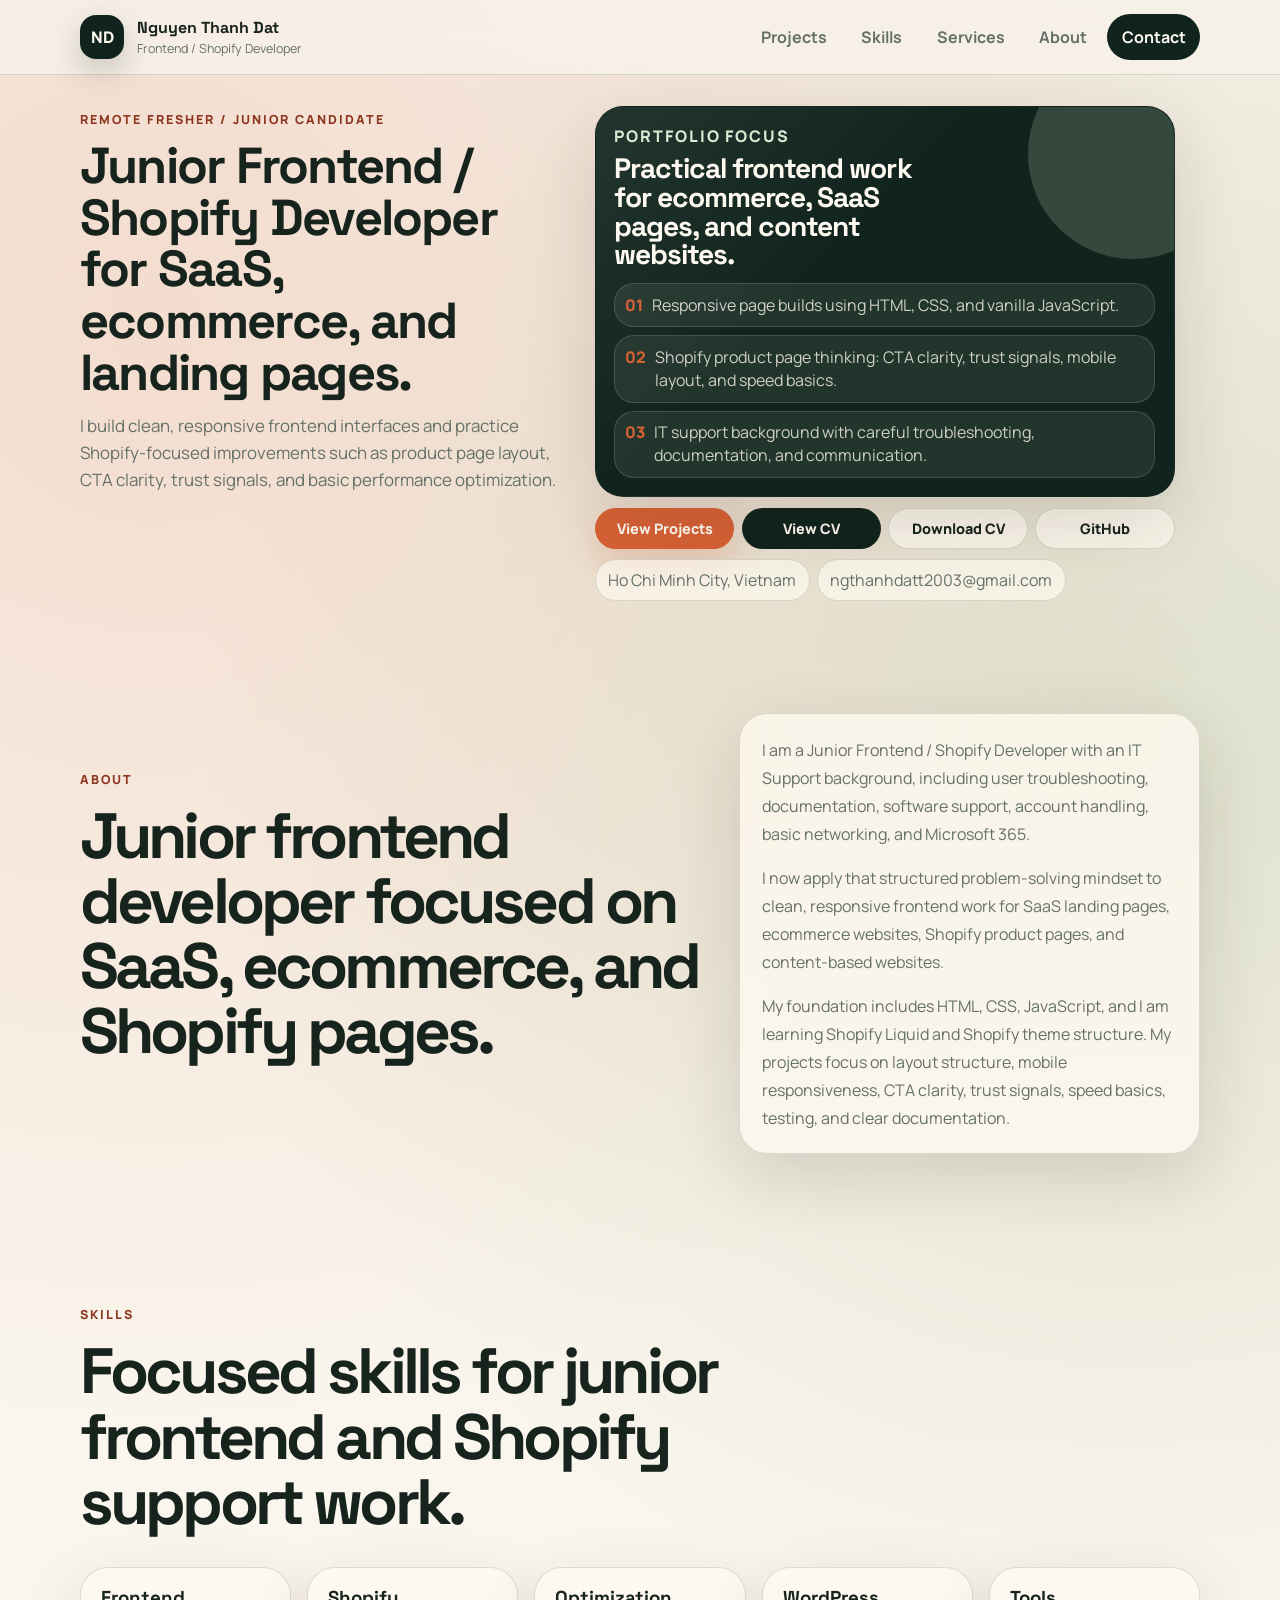
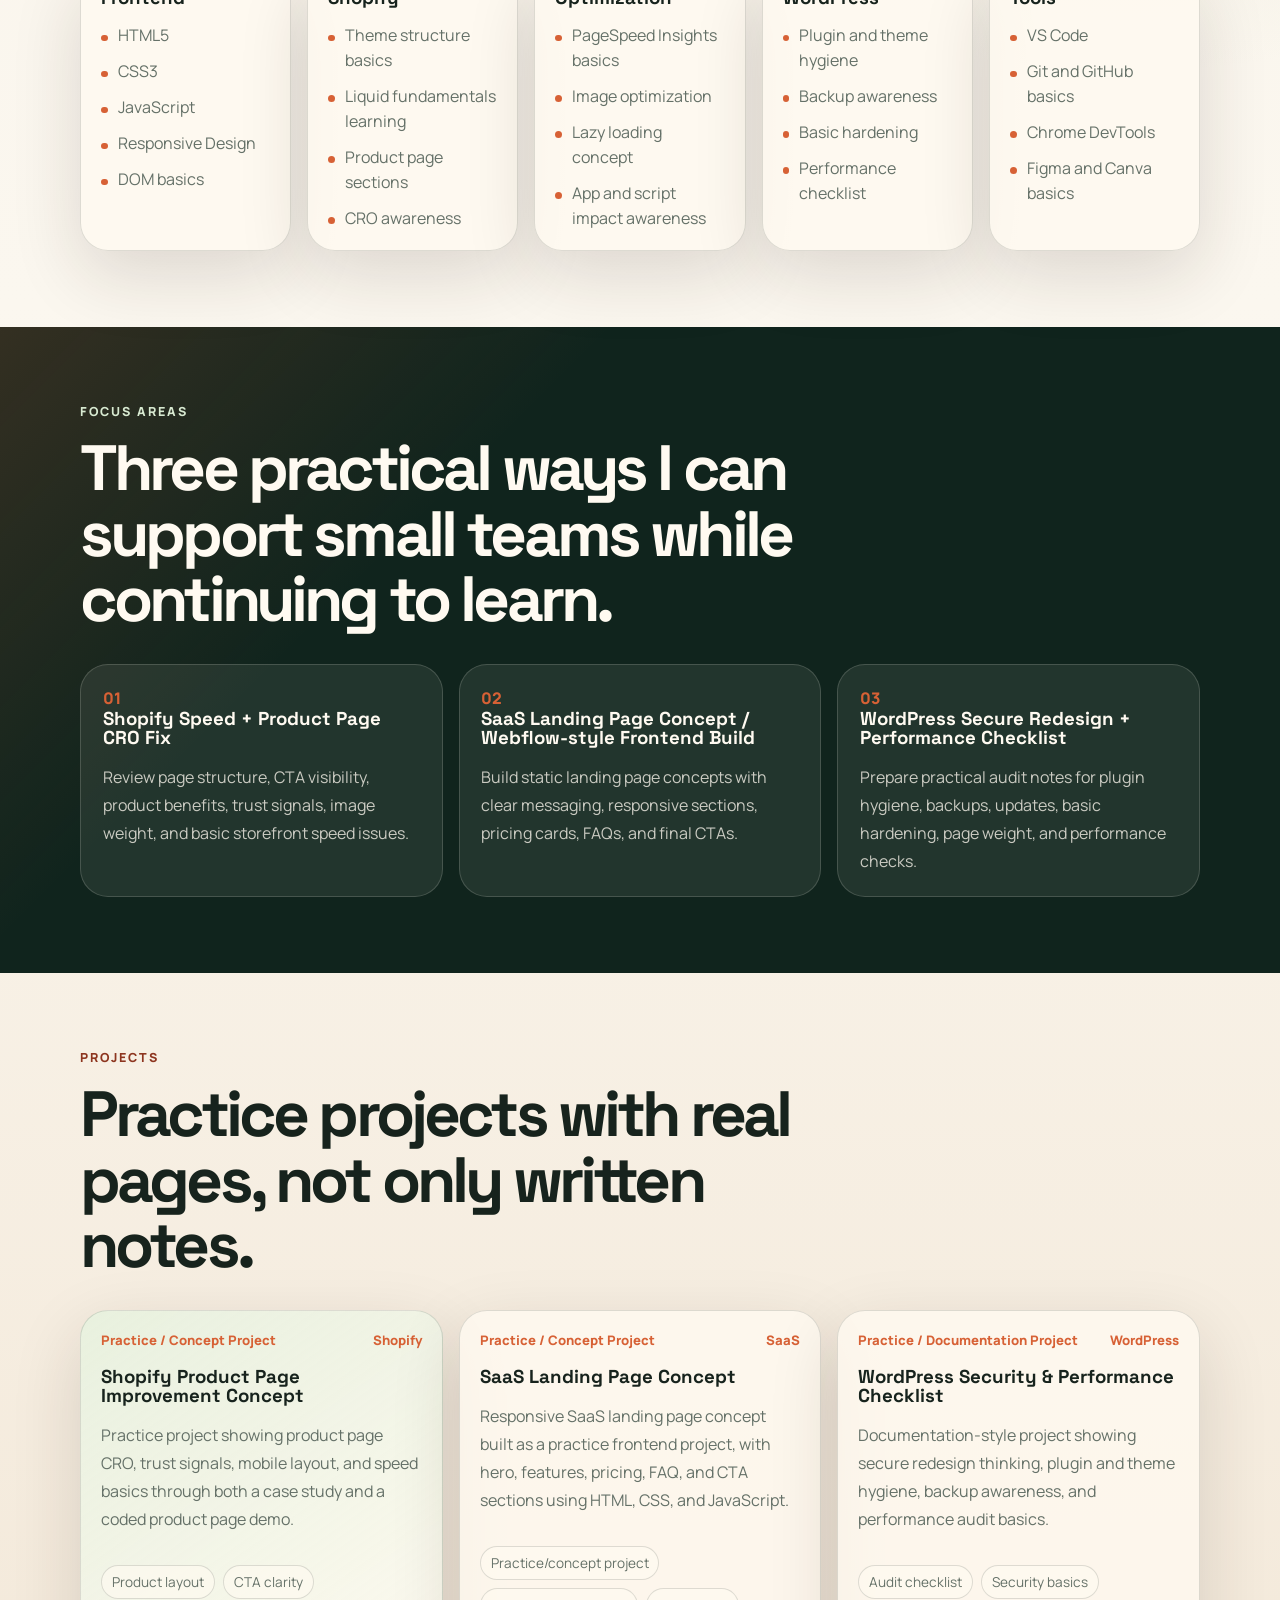
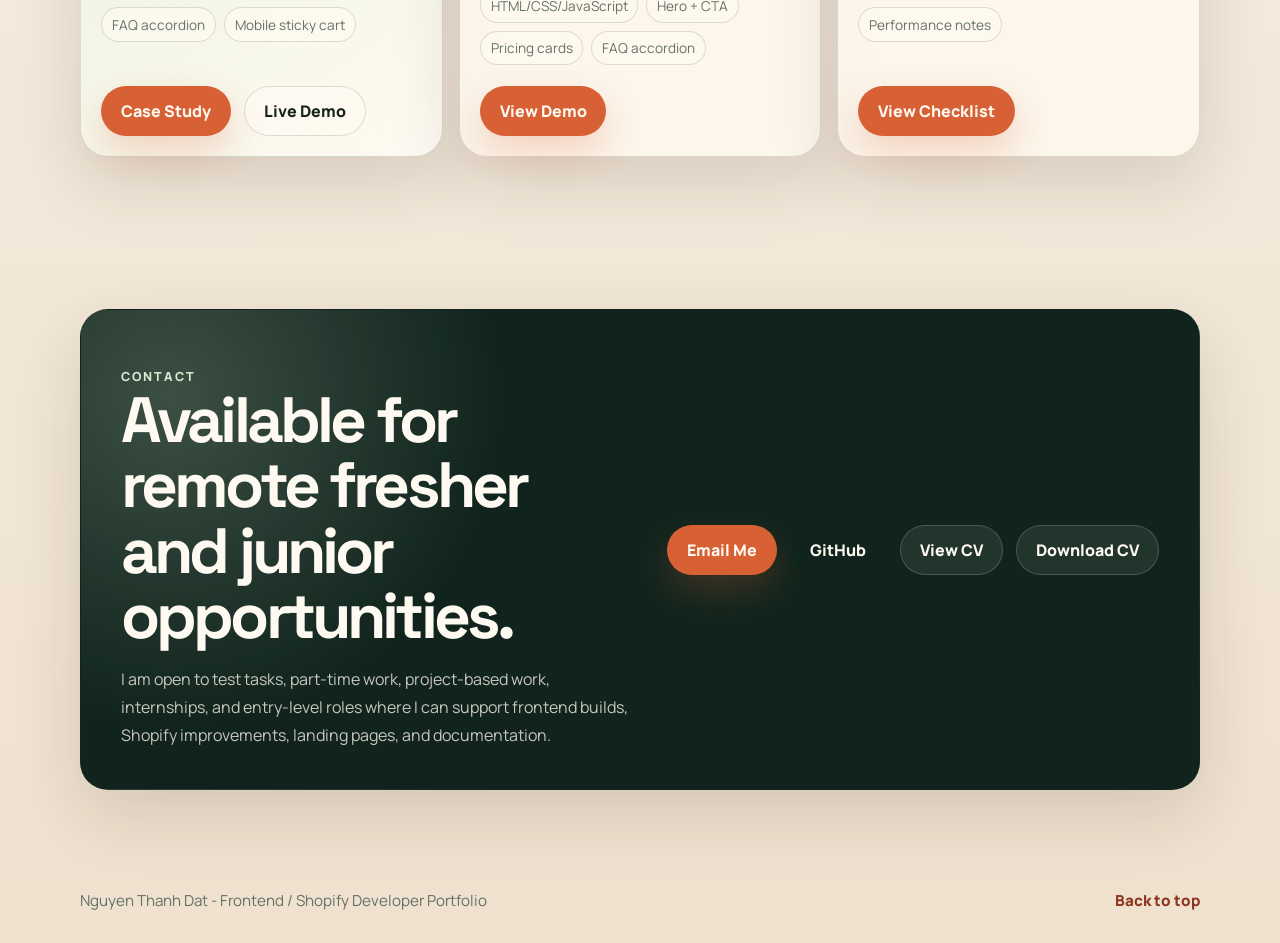
==== index.html @ 550d0c7e "Initial portfolio website" ====
<!DOCTYPE html>
<html lang="en">
  <head>
    <meta charset="UTF-8" />
    <meta name="viewport" content="width=device-width, initial-scale=1.0" />
    <meta
      name="description"
      content="Portfolio of Nguyen Thanh Dat, a junior Frontend and Shopify Developer candidate focused on responsive landing pages, Shopify product page improvements, and practical web performance awareness."
    />
    <title>Nguyen Thanh Dat | Frontend / Shopify Developer</title>
    <link rel="preconnect" href="https://fonts.googleapis.com" />
    <link rel="preconnect" href="https://fonts.gstatic.com" crossorigin />
    <link
      href="https://fonts.googleapis.com/css2?family=Manrope:wght@400;500;600;700;800&family=Space+Grotesk:wght@500;600;700&display=swap"
      rel="stylesheet"
    />
    <link rel="stylesheet" href="./styles.css" />
  </head>
  <body>
    <a class="skip-link" href="#main">Skip to content</a>

    <header class="site-header">
      <div class="container nav-wrap">
        <a class="brand" href="./index.html#home" aria-label="Nguyen Thanh Dat home">
          <span class="brand-mark">ND</span>
          <span>
            <strong>Nguyen Thanh Dat</strong>
            <small>Frontend / Shopify Developer</small>
          </span>
        </a>

        <button
          class="nav-toggle"
          type="button"
          aria-label="Open navigation"
          aria-controls="primary-nav"
          aria-expanded="false"
        >
          <span></span>
          <span></span>
          <span></span>
        </button>

        <nav class="site-nav" id="primary-nav" aria-label="Primary navigation">
          <a href="./index.html#projects">Projects</a>
          <a href="./index.html#skills">Skills</a>
          <a href="./index.html#services">Services</a>
          <a href="./index.html#about">About</a>
          <a class="nav-button" href="./index.html#contact">Contact</a>
        </nav>
      </div>
    </header>

    <main id="main">
      <section class="hero section" id="home">
        <div class="container hero-grid">
          <div class="hero-copy reveal">
            <p class="eyebrow">Remote Fresher / Junior Candidate</p>
            <h1>Junior Frontend / Shopify Developer for SaaS, ecommerce, and landing pages.</h1>
            <p class="hero-text">
              I build clean, responsive frontend interfaces and practice
              Shopify-focused improvements such as product page layout, CTA
              clarity, trust signals, and basic performance optimization.
            </p>
          </div>

          <div class="hero-right reveal reveal-delay">
            <aside class="hero-card" aria-label="Portfolio focus summary">
              <p class="card-kicker">Portfolio Focus</p>
              <h2>Practical frontend work for ecommerce, SaaS pages, and content websites.</h2>
              <div class="focus-list">
                <article>
                  <span>01</span>
                  <p>Responsive page builds using HTML, CSS, and vanilla JavaScript.</p>
                </article>
                <article>
                  <span>02</span>
                  <p>Shopify product page thinking: CTA clarity, trust signals, mobile layout, and speed basics.</p>
                </article>
                <article>
                  <span>03</span>
                  <p>IT support background with careful troubleshooting, documentation, and communication.</p>
                </article>
              </div>
            </aside>

            <div class="hero-side-panel" aria-label="Hero actions and contact information">
              <div class="hero-actions">
                <a class="button button-primary" href="#projects">View Projects</a>
                <a class="button button-secondary" href="./cv.html">View CV</a>
                <a class="button button-ghost" href="./Nguyen_Thanh_Dat_CV.pdf" download>Download CV</a>
                <a class="button button-ghost" href="https://github.com/Liam4503" target="_blank" rel="noreferrer">GitHub</a>
              </div>
              <ul class="contact-strip" aria-label="Contact information">
                <li>Ho Chi Minh City, Vietnam</li>
                <li><a href="mailto:ngthanhdatt2003@gmail.com">ngthanhdatt2003@gmail.com</a></li>
              </ul>
            </div>
          </div>
        </div>
      </section>

      <section class="section about-section" id="about">
        <div class="container split-layout">
          <div class="section-heading reveal">
            <p class="eyebrow">About</p>
            <h2>Junior frontend developer focused on SaaS, ecommerce, and Shopify pages.</h2>
          </div>
          <div class="text-card reveal reveal-delay">
            <p>
              I am a Junior Frontend / Shopify Developer with an IT Support
              background, including user troubleshooting, documentation,
              software support, account handling, basic networking, and
              Microsoft 365.
            </p>
            <p>
              I now apply that structured problem-solving mindset to clean,
              responsive frontend work for SaaS landing pages, ecommerce
              websites, Shopify product pages, and content-based websites.
            </p>
            <p>
              My foundation includes HTML, CSS, JavaScript, and I am learning
              Shopify Liquid and Shopify theme structure. My projects focus on
              layout structure, mobile responsiveness, CTA clarity, trust
              signals, speed basics, testing, and clear documentation.
            </p>
          </div>
        </div>
      </section>

      <section class="section" id="skills">
        <div class="container">
          <div class="section-heading reveal">
            <p class="eyebrow">Skills</p>
            <h2>Focused skills for junior frontend and Shopify support work.</h2>
          </div>

          <div class="skills-grid">
            <article class="skill-group reveal">
              <h3>Frontend</h3>
              <ul>
                <li>HTML5</li>
                <li>CSS3</li>
                <li>JavaScript</li>
                <li>Responsive Design</li>
                <li>DOM basics</li>
              </ul>
            </article>
            <article class="skill-group reveal">
              <h3>Shopify</h3>
              <ul>
                <li>Theme structure basics</li>
                <li>Liquid fundamentals learning</li>
                <li>Product page sections</li>
                <li>CRO awareness</li>
              </ul>
            </article>
            <article class="skill-group reveal">
              <h3>Optimization</h3>
              <ul>
                <li>PageSpeed Insights basics</li>
                <li>Image optimization</li>
                <li>Lazy loading concept</li>
                <li>App and script impact awareness</li>
              </ul>
            </article>
            <article class="skill-group reveal">
              <h3>WordPress</h3>
              <ul>
                <li>Plugin and theme hygiene</li>
                <li>Backup awareness</li>
                <li>Basic hardening</li>
                <li>Performance checklist</li>
              </ul>
            </article>
            <article class="skill-group reveal">
              <h3>Tools</h3>
              <ul>
                <li>VS Code</li>
                <li>Git and GitHub basics</li>
                <li>Chrome DevTools</li>
                <li>Figma and Canva basics</li>
              </ul>
            </article>
          </div>
        </div>
      </section>

      <section class="section services-section" id="services">
        <div class="container">
          <div class="section-heading reveal">
            <p class="eyebrow">Focus Areas</p>
            <h2>Three practical ways I can support small teams while continuing to learn.</h2>
          </div>

          <div class="services-grid">
            <article class="service-card reveal">
              <span class="service-number">01</span>
              <h3>Shopify Speed + Product Page CRO Fix</h3>
              <p>
                Review page structure, CTA visibility, product benefits, trust
                signals, image weight, and basic storefront speed issues.
              </p>
            </article>
            <article class="service-card reveal">
              <span class="service-number">02</span>
              <h3>SaaS Landing Page Concept / Webflow-style Frontend Build</h3>
              <p>
                Build static landing page concepts with clear messaging,
                responsive sections, pricing cards, FAQs, and final CTAs.
              </p>
            </article>
            <article class="service-card reveal">
              <span class="service-number">03</span>
              <h3>WordPress Secure Redesign + Performance Checklist</h3>
              <p>
                Prepare practical audit notes for plugin hygiene, backups,
                updates, basic hardening, page weight, and performance checks.
              </p>
            </article>
          </div>
        </div>
      </section>

      <section class="section" id="projects">
        <div class="container">
          <div class="section-heading reveal">
            <p class="eyebrow">Projects</p>
            <h2>Practice projects with real pages, not only written notes.</h2>
          </div>

          <div class="projects-grid">
            <article class="project-card project-card-featured reveal">
              <div class="project-topline">
                <span>Practice / Concept Project</span>
                <span>Shopify</span>
              </div>
              <h3>Shopify Product Page Improvement Concept</h3>
              <p>
                Practice project showing product page CRO, trust signals, mobile
                layout, and speed basics through both a case study and a coded
                product page demo.
              </p>
              <div class="project-tags" aria-label="Project skills">
                <span>Product layout</span>
                <span>CTA clarity</span>
                <span>FAQ accordion</span>
                <span>Mobile sticky cart</span>
              </div>
              <div class="card-actions">
                <a class="button button-primary" href="./shopify-product-page.html">Case Study</a>
                <a class="button button-ghost" href="./shopify-product-demo.html">Live Demo</a>
              </div>
            </article>

            <article class="project-card reveal">
              <div class="project-topline">
                <span>Practice / Concept Project</span>
                <span>SaaS</span>
              </div>
              <h3>SaaS Landing Page Concept</h3>
              <p>
                Responsive SaaS landing page concept built as a practice
                frontend project, with hero, features, pricing, FAQ, and CTA
                sections using HTML, CSS, and JavaScript.
              </p>
              <div class="project-tags" aria-label="Project skills">
                <span>Practice/concept project</span>
                <span>HTML/CSS/JavaScript</span>
                <span>Hero + CTA</span>
                <span>Pricing cards</span>
                <span>FAQ accordion</span>
              </div>
              <div class="card-actions">
                <a class="button button-primary" href="./saas-landing-page.html">View Demo</a>
              </div>
            </article>

            <article class="project-card reveal">
              <div class="project-topline">
                <span>Practice / Documentation Project</span>
                <span>WordPress</span>
              </div>
              <h3>WordPress Security &amp; Performance Checklist</h3>
              <p>
                Documentation-style project showing secure redesign thinking,
                plugin and theme hygiene, backup awareness, and performance audit
                basics.
              </p>
              <div class="project-tags" aria-label="Project skills">
                <span>Audit checklist</span>
                <span>Security basics</span>
                <span>Performance notes</span>
              </div>
              <div class="card-actions">
                <a class="button button-primary" href="./wordpress-performance-checklist.html">View Checklist</a>
              </div>
            </article>
          </div>
        </div>
      </section>

      <section class="section contact-section" id="contact">
        <div class="container contact-panel reveal">
          <div>
            <p class="eyebrow">Contact</p>
            <h2>Available for remote fresher and junior opportunities.</h2>
            <p>
              I am open to test tasks, part-time work, project-based work,
              internships, and entry-level roles where I can support frontend
              builds, Shopify improvements, landing pages, and documentation.
            </p>
          </div>
          <div class="contact-actions">
            <a class="button button-primary" href="mailto:ngthanhdatt2003@gmail.com">Email Me</a>
            <a class="button button-secondary" href="https://github.com/Liam4503" target="_blank" rel="noreferrer">GitHub</a>
            <a class="button button-ghost" href="./cv.html">View CV</a>
            <a class="button button-ghost" href="./Nguyen_Thanh_Dat_CV.pdf" download>Download CV</a>
          </div>
        </div>
      </section>
    </main>

    <footer class="site-footer">
      <div class="container footer-wrap">
        <p>Nguyen Thanh Dat - Frontend / Shopify Developer Portfolio</p>
        <a href="#home">Back to top</a>
      </div>
    </footer>

    <script src="./script.js" defer></script>
  </body>
</html>
---- styles.css ----
:root {
  --bg: #f7f1e8;
  --bg-alt: #f0e3d1;
  --bg-strong: #10241d;
  --surface: #fffaf1;
  --surface-soft: rgba(255, 250, 241, 0.76);
  --surface-muted: #eee2d1;
  --ink: #17231d;
  --muted: #657168;
  --line: rgba(23, 35, 29, 0.14);
  --line-strong: rgba(23, 35, 29, 0.22);
  --accent: #d76135;
  --accent-dark: #8d351f;
  --sage: #a9b88f;
  --mint: #d8ead1;
  --gold: #d7a84a;
  --shadow: 0 24px 70px rgba(41, 30, 18, 0.14);
  --shadow-soft: 0 16px 42px rgba(41, 30, 18, 0.1);
  --radius-xl: 38px;
  --radius-lg: 28px;
  --radius-md: 20px;
  --radius-sm: 14px;
  --container: min(1120px, calc(100% - 32px));
  --transition: 220ms ease;
}

*,
*::before,
*::after {
  box-sizing: border-box;
}

html {
  scroll-behavior: smooth;
  scroll-padding-top: 92px;
}

body {
  margin: 0;
  min-width: 320px;
  color: var(--ink);
  font-family: "Manrope", sans-serif;
  background:
    radial-gradient(circle at 12% 8%, rgba(215, 97, 53, 0.15), transparent 28%),
    radial-gradient(circle at 88% 18%, rgba(169, 184, 143, 0.32), transparent 26%),
    linear-gradient(180deg, var(--bg) 0%, #fbf7ef 46%, #efe1ce 100%);
}

body.nav-open {
  overflow: hidden;
}

a {
  color: inherit;
  text-decoration: none;
}

button {
  color: inherit;
  font: inherit;
}

img {
  display: block;
  max-width: 100%;
}

.skip-link {
  position: absolute;
  left: 1rem;
  top: 1rem;
  z-index: 100;
  transform: translateY(-160%);
  padding: 0.75rem 1rem;
  border-radius: 999px;
  color: #fff;
  background: var(--bg-strong);
  transition: transform var(--transition);
}

.skip-link:focus {
  transform: translateY(0);
}

.container {
  width: var(--container);
  margin: 0 auto;
}

.section {
  padding: 4.75rem 0;
}

main section[id] {
  scroll-margin-top: 92px;
}

.section-tight {
  padding-top: 3.25rem;
  padding-bottom: 3.25rem;
}

.site-header {
  position: sticky;
  top: 0;
  z-index: 50;
  background: rgba(247, 241, 232, 0.86);
  border-bottom: 1px solid var(--line);
  backdrop-filter: blur(18px);
}

.nav-wrap {
  display: flex;
  align-items: center;
  justify-content: space-between;
  min-height: 74px;
  gap: 1rem;
}

.brand {
  display: inline-flex;
  align-items: center;
  gap: 0.8rem;
}

.brand-mark {
  display: grid;
  width: 44px;
  height: 44px;
  place-items: center;
  border-radius: 16px;
  color: #fffaf1;
  font-weight: 800;
  background: var(--bg-strong);
  box-shadow: 0 12px 32px rgba(16, 36, 29, 0.22);
}

.brand strong,
.brand small {
  display: block;
}

.brand strong {
  font-family: "Space Grotesk", sans-serif;
  font-size: 1rem;
}

.brand small {
  margin-top: 0.12rem;
  color: var(--muted);
  font-size: 0.78rem;
}

.site-nav {
  display: flex;
  align-items: center;
  gap: 0.35rem;
}

.site-nav a {
  padding: 0.78rem 0.9rem;
  border-radius: 999px;
  color: var(--muted);
  font-weight: 700;
  transition:
    color var(--transition),
    background-color var(--transition),
    transform var(--transition);
}

.site-nav a:hover,
.site-nav a:focus-visible {
  color: var(--ink);
  background: rgba(16, 36, 29, 0.08);
  transform: translateY(-1px);
}

.site-nav .nav-button {
  color: #fffaf1;
  background: var(--bg-strong);
}

.nav-toggle {
  display: none;
  width: 46px;
  height: 46px;
  padding: 0;
  border: 1px solid var(--line);
  border-radius: 16px;
  background: var(--surface);
}

.nav-toggle span {
  display: block;
  width: 20px;
  height: 2px;
  margin: 4px auto;
  border-radius: 99px;
  background: var(--ink);
  transition:
    opacity var(--transition),
    transform var(--transition);
}

.nav-toggle[aria-expanded="true"] span:nth-child(1) {
  transform: translateY(6px) rotate(45deg);
}

.nav-toggle[aria-expanded="true"] span:nth-child(2) {
  opacity: 0;
}

.nav-toggle[aria-expanded="true"] span:nth-child(3) {
  transform: translateY(-6px) rotate(-45deg);
}

.hero {
  padding-top: clamp(1.35rem, 2.4vw, 2rem);
  padding-bottom: clamp(1.8rem, 2.8vw, 2.5rem);
}

.hero-grid,
.split-layout,
.case-hero-grid,
.two-column {
  display: grid;
  grid-template-columns: minmax(0, 1.15fr) minmax(320px, 0.85fr);
  gap: clamp(1.4rem, 3vw, 2.25rem);
  align-items: center;
}

.hero-grid {
  grid-template-columns: minmax(0, 0.95fr) minmax(540px, 580px);
  align-items: start;
}

.hero-copy {
  position: relative;
  padding-top: 0.35rem;
}

.hero-right {
  display: grid;
  gap: 0.7rem;
  align-self: start;
}

.hero .eyebrow {
  margin-bottom: 0.75rem;
}

.eyebrow {
  margin: 0 0 1rem;
  color: var(--accent-dark);
  font-size: 0.78rem;
  font-weight: 800;
  letter-spacing: 0.16em;
  text-transform: uppercase;
}

h1,
h2,
h3 {
  font-family: "Space Grotesk", sans-serif;
  line-height: 1.02;
}

h1,
h2,
h3,
p {
  margin-top: 0;
}

.hero h1 {
  max-width: 20ch;
  margin-bottom: 0.85rem;
  font-size: clamp(2.2rem, 3.95vw, 3.95rem);
  letter-spacing: -0.035em;
}

.case-hero h1,
.saas-hero h1 {
  max-width: 13ch;
  margin-bottom: 1.35rem;
  font-size: clamp(3rem, 8vw, 6.2rem);
  letter-spacing: -0.075em;
}

.case-hero h1,
.saas-hero h1 {
  max-width: 12ch;
}

.saas-hero h1 {
  max-width: 14ch;
  font-size: clamp(3rem, 6.4vw, 5.4rem);
  letter-spacing: -0.04em;
}

.hero-text {
  max-width: 70ch;
  color: var(--muted);
  font-size: 1.06rem;
  line-height: 1.8;
}

.hero .hero-text {
  max-width: 62ch;
  margin-top: 0;
  font-size: 1.06rem;
  line-height: 1.6;
}

.hero-actions,
.contact-actions,
.card-actions {
  display: flex;
  flex-wrap: wrap;
  gap: 0.85rem;
  margin-top: 2rem;
}

.hero .hero-actions {
  gap: 0.65rem;
  margin-top: 1rem;
}

.hero .button {
  min-height: 2.85rem;
  padding: 0.76rem 1rem;
  white-space: nowrap;
}

.hero .contact-strip {
  gap: 0.55rem;
  margin-top: 0.9rem;
}

.hero .contact-strip li {
  padding: 0.58rem 0.78rem;
}

.hero-side-panel {
  display: grid;
  gap: 0.6rem;
}

.hero-side-panel .hero-actions {
  display: flex;
  flex-wrap: nowrap;
  gap: 0.45rem;
  margin-top: 0;
}

.hero-side-panel .button {
  flex: 1 1 0;
  min-width: 0;
  min-height: 2.55rem;
  padding: 0.62rem 0.58rem;
  font-size: 0.9rem;
}

.hero-side-panel .contact-strip {
  display: flex;
  flex-wrap: wrap;
  gap: 0.45rem;
  margin-top: 0;
}

.hero-side-panel .contact-strip li {
  min-width: 0;
  overflow-wrap: anywhere;
}

.button {
  display: inline-flex;
  align-items: center;
  justify-content: center;
  min-height: 3.15rem;
  padding: 0.88rem 1.18rem;
  border: 1px solid transparent;
  border-radius: 999px;
  cursor: pointer;
  font-weight: 800;
  line-height: 1;
  transition:
    transform var(--transition),
    box-shadow var(--transition),
    background-color var(--transition),
    border-color var(--transition);
}

.button:hover,
.button:focus-visible {
  transform: translateY(-2px);
}

.button-primary {
  color: #fffaf1;
  background: var(--accent);
  box-shadow: 0 16px 36px rgba(215, 97, 53, 0.24);
}

.button-secondary {
  color: #fffaf1;
  background: var(--bg-strong);
}

.button-ghost {
  color: var(--ink);
  border-color: var(--line);
  background: rgba(255, 250, 241, 0.72);
}

.contact-strip {
  display: flex;
  flex-wrap: wrap;
  gap: 0.75rem;
  padding: 0;
  margin: 2rem 0 0;
  list-style: none;
}

.contact-strip li {
  padding: 0.7rem 0.9rem;
  border: 1px solid var(--line);
  border-radius: 999px;
  color: var(--muted);
  background: rgba(255, 250, 241, 0.66);
}

.hero-card,
.text-card,
.skill-group,
.service-card,
.project-card,
.contact-panel,
.case-card,
.checklist-card,
.mini-card,
.comparison-card,
.pricing-card,
.step-card,
.dashboard-card,
.metric-panel,
.product-summary,
.before-after-card {
  border: 1px solid var(--line);
  border-radius: var(--radius-lg);
  box-shadow: var(--shadow);
}

.hero-card,
.metric-panel,
.dashboard-card {
  position: relative;
  overflow: hidden;
  padding: 1.5rem;
  color: #fffaf1;
  background:
    linear-gradient(135deg, rgba(255, 255, 255, 0.08), transparent 40%),
    var(--bg-strong);
}

.hero-card {
  align-self: center;
  padding: clamp(0.95rem, 1.45vw, 1.15rem);
}

.hero-card::before,
.metric-panel::before,
.dashboard-card::before {
  content: "";
  position: absolute;
  width: 210px;
  height: 210px;
  right: -64px;
  top: -58px;
  border-radius: 999px;
  background: rgba(216, 234, 209, 0.18);
}

.hero-card h2 {
  position: relative;
  max-width: 18ch;
  margin-bottom: 0.85rem;
  font-size: clamp(1.6rem, 2.2vw, 2.2rem);
  letter-spacing: -0.035em;
}

.card-kicker,
.metric-label {
  position: relative;
  color: var(--mint);
  font-weight: 800;
  letter-spacing: 0.12em;
  text-transform: uppercase;
}

.hero-card .card-kicker {
  margin-bottom: 0.45rem;
}

.focus-list {
  display: grid;
  gap: 0.5rem;
}

.focus-list article {
  display: grid;
  grid-template-columns: auto 1fr;
  gap: 0.55rem;
  align-items: start;
  padding: 0.62rem;
  border: 1px solid rgba(255, 250, 241, 0.14);
  border-radius: var(--radius-md);
  background: rgba(255, 250, 241, 0.08);
}

.focus-list span,
.service-number,
.project-topline span,
.step-card span {
  color: var(--accent);
  font-weight: 800;
}

.focus-list p {
  margin-bottom: 0;
  color: rgba(255, 250, 241, 0.78);
  line-height: 1.42;
}

.section-heading {
  max-width: 760px;
  margin-bottom: 2rem;
}

.section-heading h2,
.contact-panel h2 {
  margin-bottom: 0;
  font-size: clamp(2.1rem, 5vw, 4.2rem);
  letter-spacing: -0.06em;
}

.text-card,
.skill-group,
.project-card,
.case-card,
.checklist-card,
.mini-card,
.comparison-card,
.pricing-card,
.step-card,
.before-after-card,
.product-summary {
  background: var(--surface-soft);
}

.text-card,
.case-card,
.checklist-card,
.mini-card,
.comparison-card,
.pricing-card,
.step-card,
.before-after-card {
  padding: 1.35rem;
}

.text-card p,
.service-card p,
.contact-panel p,
.project-card p,
.project-card dd,
.case-card p,
.case-card li,
.checklist-card li,
.mini-card p,
.pricing-card li,
.step-card p,
.product-description,
.accordion-panel p {
  color: var(--muted);
  line-height: 1.75;
}

.text-card p:last-child,
.service-card p:last-child,
.case-card p:last-child,
.mini-card p:last-child,
.step-card p:last-child {
  margin-bottom: 0;
}

.skills-grid {
  display: grid;
  grid-template-columns: repeat(5, minmax(0, 1fr));
  gap: 1rem;
}

.skill-group {
  padding: 1.25rem;
}

.skill-group h3,
.service-card h3,
.project-card h3,
.case-card h2,
.checklist-card h2,
.mini-card h3,
.pricing-card h3,
.step-card h3,
.before-after-card h2 {
  margin-bottom: 1rem;
}

.skill-group ul,
.check-list {
  display: grid;
  gap: 0.7rem;
  padding: 0;
  margin: 0;
  list-style: none;
}

.skill-group li,
.check-list li {
  position: relative;
  padding-left: 1.05rem;
}

.skill-group li {
  color: var(--muted);
  line-height: 1.55;
}

.skill-group li::before,
.check-list li::before {
  content: "";
  position: absolute;
  top: 0.72em;
  left: 0;
  width: 0.42rem;
  height: 0.42rem;
  border-radius: 999px;
  background: var(--accent);
}

.services-section {
  color: #fffaf1;
  background:
    linear-gradient(135deg, rgba(215, 97, 53, 0.18), transparent 32%),
    var(--bg-strong);
}

.services-section .eyebrow {
  color: var(--mint);
}

.services-grid,
.projects-grid,
.benefit-grid,
.steps-grid,
.pricing-grid,
.checklist-grid,
.product-info-grid {
  display: grid;
  grid-template-columns: repeat(3, minmax(0, 1fr));
  gap: 1rem;
}

.product-info-grid {
  grid-template-columns: repeat(2, minmax(0, 1fr));
}

.saas-feature-grid {
  grid-template-columns: repeat(3, minmax(0, 1fr));
}

.services-grid,
.projects-grid {
  align-items: stretch;
}

.service-card {
  min-height: 100%;
  padding: 1.35rem;
  background: rgba(255, 250, 241, 0.08);
  border-color: rgba(255, 250, 241, 0.16);
  box-shadow: none;
  transition:
    transform var(--transition),
    background-color var(--transition);
}

.service-card:hover {
  transform: translateY(-4px);
  background: rgba(255, 250, 241, 0.12);
}

.service-card p {
  color: rgba(255, 250, 241, 0.76);
}

.project-card {
  display: flex;
  min-height: 100%;
  flex-direction: column;
  padding: 1.25rem;
}

.project-card-featured {
  background:
    linear-gradient(145deg, rgba(216, 234, 209, 0.58), rgba(255, 250, 241, 0.84)),
    var(--surface);
}

.project-topline {
  display: flex;
  align-items: center;
  justify-content: space-between;
  gap: 1rem;
  margin-bottom: 1.1rem;
  font-size: 0.82rem;
}

.project-tags {
  display: flex;
  flex-wrap: wrap;
  gap: 0.5rem;
  margin-top: 1rem;
}

.project-tags span {
  padding: 0.45rem 0.62rem;
  border: 1px solid var(--line);
  border-radius: 999px;
  color: var(--muted);
  font-size: 0.85rem;
  background: rgba(255, 250, 241, 0.62);
}

.project-card .card-actions {
  margin-top: auto;
  padding-top: 1.3rem;
}

.contact-panel {
  display: grid;
  grid-template-columns: minmax(0, 1fr) auto;
  gap: 2rem;
  align-items: center;
  padding: clamp(1.4rem, 4vw, 2.5rem);
  color: #fffaf1;
  background:
    radial-gradient(circle at 8% 18%, rgba(216, 234, 209, 0.22), transparent 30%),
    var(--bg-strong);
}

.contact-panel .eyebrow {
  color: var(--mint);
}

.contact-panel p {
  max-width: 68ch;
  margin: 1rem 0 0;
  color: rgba(255, 250, 241, 0.76);
}

.contact-actions {
  justify-content: flex-end;
  margin-top: 0;
}

.contact-actions .button-ghost {
  color: #fffaf1;
  border-color: rgba(255, 250, 241, 0.18);
  background: rgba(255, 250, 241, 0.08);
}

.site-footer {
  padding: 1.5rem 0 2rem;
}

.footer-wrap {
  display: flex;
  align-items: center;
  justify-content: space-between;
  gap: 1rem;
  color: var(--muted);
  font-size: 0.95rem;
}

.footer-wrap p {
  margin: 0;
}

.footer-wrap a,
.back-link {
  color: var(--accent-dark);
  font-weight: 800;
}

.cv-section {
  padding-top: 4rem;
}

.cv-heading {
  max-width: 880px;
  margin-bottom: 2rem;
}

.cv-heading h1 {
  margin-bottom: 1rem;
  font-size: clamp(2.7rem, 6vw, 5rem);
  letter-spacing: -0.045em;
}

.cv-viewer {
  overflow: hidden;
  border: 1px solid var(--line);
  border-radius: var(--radius-lg);
  background: var(--surface-soft);
  box-shadow: var(--shadow);
}

.cv-viewer object {
  display: block;
  width: 100%;
  min-height: min(82vh, 920px);
  border: 0;
  background: #fff;
}

.cv-viewer p {
  padding: 1.25rem;
  margin: 0;
  color: var(--muted);
  line-height: 1.7;
}

.cv-viewer a {
  color: var(--accent-dark);
  font-weight: 800;
}

.case-hero {
  padding-top: 4.5rem;
}

.case-grid {
  display: grid;
  grid-template-columns: minmax(0, 0.88fr) minmax(0, 1.12fr);
  gap: 1rem;
  align-items: start;
}

.case-card h2,
.checklist-card h2,
.comparison-card h2 {
  font-size: clamp(1.8rem, 4vw, 2.8rem);
  letter-spacing: -0.05em;
}

.card-label {
  display: inline-flex;
  margin-bottom: 0.75rem;
  color: var(--accent-dark);
  font-size: 0.78rem;
  font-weight: 800;
  letter-spacing: 0.12em;
  text-transform: uppercase;
}

.metric-panel {
  min-height: 320px;
}

.metric-list {
  position: relative;
  display: grid;
  grid-template-columns: repeat(2, minmax(0, 1fr));
  gap: 0.8rem;
  margin-top: 2rem;
}

.metric-list strong {
  padding: 1rem;
  border: 1px solid rgba(255, 250, 241, 0.16);
  border-radius: var(--radius-md);
  background: rgba(255, 250, 241, 0.08);
}

.comparison-table {
  overflow: hidden;
  border: 1px solid var(--line);
  border-radius: var(--radius-md);
  background: rgba(255, 250, 241, 0.6);
}

.comparison-row {
  display: grid;
  grid-template-columns: repeat(2, minmax(0, 1fr));
}

.comparison-row + .comparison-row {
  border-top: 1px solid var(--line);
}

.comparison-row span {
  padding: 1rem;
  color: var(--muted);
  line-height: 1.6;
}

.comparison-row span + span {
  border-left: 1px solid var(--line);
}

.comparison-head span {
  color: var(--ink);
  font-weight: 800;
  background: rgba(216, 234, 209, 0.45);
}

.saas-proof-list {
  display: flex;
  flex-wrap: wrap;
  gap: 0.65rem;
  padding: 0;
  margin: 1.5rem 0 0;
  list-style: none;
}

.saas-proof-list li {
  padding: 0.62rem 0.78rem;
  border: 1px solid var(--line);
  border-radius: 999px;
  color: var(--muted);
  font-size: 0.9rem;
  font-weight: 800;
  background: rgba(255, 250, 241, 0.62);
}

.solution-mini-grid {
  display: grid;
  grid-template-columns: repeat(2, minmax(0, 1fr));
  gap: 0.65rem;
  margin-top: 1.25rem;
}

.solution-mini-grid span {
  padding: 0.8rem;
  border: 1px solid var(--line);
  border-radius: var(--radius-sm);
  color: var(--ink);
  font-weight: 800;
  background: rgba(216, 234, 209, 0.36);
}

.product-layout {
  display: grid;
  grid-template-columns: minmax(0, 1.05fr) minmax(320px, 0.95fr);
  gap: 2rem;
  align-items: start;
}

.product-media {
  display: grid;
  gap: 1rem;
}

.product-main-image {
  --mockup-body: #5e7658;
  --mockup-panel: #435f43;
  --mockup-pocket: #2f4735;
  --mockup-strap: #263d30;
  --mockup-trim: #13251e;
  --mockup-rivet: #d7a84a;
  position: relative;
  display: grid;
  min-height: 560px;
  place-items: center;
  padding: 1.4rem;
  overflow: hidden;
  border: 1px solid var(--line);
  border-radius: var(--radius-xl);
  box-shadow: var(--shadow);
  isolation: isolate;
}

.product-main-image::before {
  content: "";
  position: absolute;
  inset: 0;
  z-index: 0;
  background:
    linear-gradient(160deg, rgba(255, 250, 241, 0.42), transparent 44%),
    repeating-linear-gradient(90deg, rgba(255, 250, 241, 0.16) 0 1px, transparent 1px 22px);
}

.product-main-image[data-product-tone="sand"] {
  --mockup-body: #c7834d;
  --mockup-panel: #a86439;
  --mockup-pocket: #85512f;
  --mockup-strap: #6c442c;
  --mockup-trim: #4d2f20;
  --mockup-rivet: #f0d3a1;
}

.product-main-image[data-product-tone="charcoal"] {
  --mockup-body: #39443f;
  --mockup-panel: #27312d;
  --mockup-pocket: #18221e;
  --mockup-strap: #111a17;
  --mockup-trim: #0d1512;
  --mockup-rivet: #d4d1c9;
}

.product-main-image span {
  position: relative;
  z-index: 2;
  align-self: end;
  justify-self: start;
  max-width: 18rem;
  padding: 0.75rem 0.9rem;
  border-radius: 999px;
  color: #fffaf1;
  font-weight: 800;
  background: rgba(16, 36, 29, 0.78);
  backdrop-filter: blur(10px);
}

.product-mockup {
  position: absolute;
  inset: 1.75rem;
  z-index: 1;
  display: grid;
  place-items: center;
}

.pack-illustration {
  width: min(76%, 380px);
  max-height: 86%;
  overflow: visible;
  filter: drop-shadow(0 34px 34px rgba(16, 36, 29, 0.28));
}

.pack-shadow {
  fill: rgba(16, 36, 29, 0.2);
}

.pack-body {
  fill: var(--mockup-body);
}

.pack-panel {
  fill: var(--mockup-panel);
}

.pack-pocket {
  fill: var(--mockup-pocket);
}

.pack-lid {
  fill: var(--mockup-body);
}

.pack-highlight {
  fill: url(#packHighlight);
}

.pack-strap {
  fill: var(--mockup-strap);
}

.pack-handle {
  fill: none;
  stroke: var(--mockup-trim);
  stroke-width: 10;
}

.pack-zip {
  fill: none;
  stroke: var(--mockup-trim);
  stroke-linecap: round;
  stroke-width: 8;
  opacity: 0.45;
}

.pack-rivet {
  fill: var(--mockup-rivet);
}

.thumbnail-row {
  display: grid;
  grid-template-columns: repeat(3, minmax(0, 1fr));
  gap: 0.8rem;
}

.thumbnail {
  min-height: 92px;
  padding: 0.35rem;
  border: 2px solid transparent;
  border-radius: var(--radius-md);
  cursor: pointer;
  background: var(--surface-soft);
  box-shadow: var(--shadow-soft);
}

.thumbnail.is-active {
  border-color: var(--accent);
}

.thumb-swatch {
  display: block;
  height: 100%;
  min-height: 74px;
  border-radius: 16px;
}

.thumb-forest {
  background: linear-gradient(135deg, #f3e5d1, #8aa078);
}

.thumb-sand {
  background: linear-gradient(135deg, #f1d7a9, #c7834d);
}

.thumb-charcoal {
  background: linear-gradient(135deg, #d4d1c9, #27312d);
}

.product-summary {
  position: sticky;
  top: 96px;
  padding: 1.5rem;
}

.product-label,
.field-label {
  color: var(--accent-dark);
  font-weight: 800;
  letter-spacing: 0.1em;
  text-transform: uppercase;
}

.product-summary h1 {
  margin: 0.7rem 0 0.7rem;
  font-size: 3rem;
  letter-spacing: 0;
}

.rating-row {
  display: flex;
  flex-wrap: wrap;
  gap: 0.55rem;
  align-items: center;
  color: var(--muted);
  font-size: 0.95rem;
}

.stars {
  color: var(--gold);
  letter-spacing: 0.08em;
}

.product-price {
  margin: 1rem 0;
  font-size: 2rem;
  font-weight: 800;
}

.variant-group,
.quantity-row {
  margin-top: 1.35rem;
}

.variant-options {
  display: flex;
  flex-wrap: wrap;
  gap: 0.6rem;
}

.variant-button,
.quantity-control button {
  border: 1px solid var(--line);
  cursor: pointer;
  background: rgba(255, 250, 241, 0.72);
}

.variant-button {
  padding: 0.72rem 0.9rem;
  border-radius: 999px;
  color: var(--muted);
  font-weight: 800;
}

.variant-button.is-selected {
  color: #fffaf1;
  border-color: var(--bg-strong);
  background: var(--bg-strong);
}

.quantity-control {
  display: inline-grid;
  grid-template-columns: 44px 54px 44px;
  overflow: hidden;
  border: 1px solid var(--line);
  border-radius: 999px;
  background: rgba(255, 250, 241, 0.72);
}

.quantity-control button,
.quantity-control span {
  display: grid;
  min-height: 44px;
  place-items: center;
}

.quantity-control button {
  border: 0;
  font-weight: 900;
}

.purchase-actions {
  display: grid;
  gap: 0.75rem;
  margin-top: 1.4rem;
}

.product-cart-button,
.product-buy-button {
  width: 100%;
}

.product-cart-button {
  min-height: 3.7rem;
  border-color: rgba(141, 53, 31, 0.18);
  background:
    linear-gradient(135deg, rgba(255, 250, 241, 0.16), transparent 40%),
    var(--accent);
  box-shadow: 0 20px 44px rgba(215, 97, 53, 0.34);
  font-size: 1.02rem;
}

.product-cart-button:hover,
.product-cart-button:focus-visible {
  box-shadow: 0 24px 54px rgba(215, 97, 53, 0.42);
}

.product-buy-button {
  min-height: 3.35rem;
  border-color: rgba(16, 36, 29, 0.2);
  box-shadow: 0 14px 32px rgba(16, 36, 29, 0.16);
}

.cart-feedback {
  min-height: 1.4rem;
  margin: 0.85rem 0 0;
  color: var(--accent-dark);
  font-weight: 800;
}

.trust-grid {
  display: grid;
  grid-template-columns: repeat(2, minmax(0, 1fr));
  gap: 0.65rem;
  margin-top: 1.2rem;
}

.trust-grid span {
  display: flex;
  gap: 0.5rem;
  align-items: center;
  padding: 0.8rem;
  border: 1px solid var(--line);
  border-radius: var(--radius-sm);
  color: var(--muted);
  font-size: 0.92rem;
  background: rgba(255, 250, 241, 0.58);
}

.trust-grid span::before {
  content: "";
  flex: 0 0 auto;
  width: 0.48rem;
  height: 0.48rem;
  border-radius: 999px;
  background: var(--accent);
}

.trust-grid span:first-child::before {
  background: #3f7f4c;
}

.comparison-mini {
  display: grid;
  gap: 0.6rem;
}

.comparison-mini p {
  margin: 0;
  color: var(--muted);
  line-height: 1.65;
}

.faq-wrap {
  max-width: 880px;
}

.accordion {
  display: grid;
  gap: 0.75rem;
}

.accordion-item {
  overflow: hidden;
  border: 1px solid var(--line);
  border-radius: var(--radius-md);
  background: var(--surface-soft);
  box-shadow: var(--shadow-soft);
}

.accordion-item button {
  display: flex;
  align-items: center;
  justify-content: space-between;
  width: 100%;
  padding: 1rem 1.1rem;
  border: 0;
  cursor: pointer;
  text-align: left;
  font-weight: 800;
  background: transparent;
}

.accordion-item button::after {
  content: "+";
  font-size: 1.4rem;
}

.accordion-item button[aria-expanded="true"]::after {
  content: "-";
}

.accordion-panel {
  display: none;
  padding: 0 1.1rem 1.1rem;
}

.accordion-item.is-open .accordion-panel {
  display: block;
}

.mobile-cart-bar {
  position: fixed;
  right: 12px;
  bottom: 12px;
  left: 12px;
  z-index: 40;
  display: none;
  align-items: center;
  justify-content: space-between;
  gap: 1rem;
  padding: 0.75rem;
  border: 1px solid rgba(255, 250, 241, 0.18);
  border-radius: 999px;
  color: #fffaf1;
  background: rgba(16, 36, 29, 0.94);
  box-shadow: var(--shadow);
}

.mobile-cart-bar span {
  padding-left: 0.35rem;
  font-weight: 800;
}

.mobile-cart-bar .button {
  min-height: 2.6rem;
  padding: 0.7rem 0.9rem;
}

.dashboard-card {
  min-height: 380px;
}

.dashboard-card > * {
  position: relative;
}

.dashboard-topbar {
  display: flex;
  gap: 0.45rem;
  align-items: center;
  height: 52px;
  margin-bottom: 1rem;
  padding: 0 1rem;
  border-radius: 18px;
  background: rgba(255, 250, 241, 0.12);
}

.dashboard-topbar span {
  width: 0.72rem;
  height: 0.72rem;
  border-radius: 999px;
  background: rgba(255, 250, 241, 0.52);
}

.dashboard-stat-grid {
  display: grid;
  grid-template-columns: repeat(2, minmax(0, 1fr));
  gap: 0.8rem;
  margin-bottom: 1.4rem;
}

.dashboard-stat-grid span,
.dashboard-line {
  border: 1px solid rgba(255, 250, 241, 0.14);
  border-radius: 18px;
  background: rgba(255, 250, 241, 0.08);
}

.dashboard-stat-grid span {
  padding: 1rem;
  color: rgba(255, 250, 241, 0.78);
}

.dashboard-stat-grid strong {
  display: block;
  margin-bottom: 0.2rem;
  color: #fffaf1;
  font-family: "Space Grotesk", sans-serif;
  font-size: 1.45rem;
}

.dashboard-ticket-list {
  display: grid;
  gap: 0.7rem;
  margin-bottom: 1.3rem;
}

.dashboard-ticket-list div {
  display: flex;
  align-items: center;
  justify-content: space-between;
  gap: 0.8rem;
  padding: 0.85rem;
  border: 1px solid rgba(255, 250, 241, 0.14);
  border-radius: 18px;
  color: rgba(255, 250, 241, 0.76);
  background: rgba(255, 250, 241, 0.08);
}

.dashboard-ticket-list strong {
  flex: 0 0 auto;
  color: var(--mint);
  font-size: 0.82rem;
}

.dashboard-chart {
  display: flex;
  align-items: end;
  gap: 0.65rem;
  min-height: 110px;
  padding: 0.85rem;
  border: 1px solid rgba(255, 250, 241, 0.14);
  border-radius: 18px;
  background: rgba(255, 250, 241, 0.08);
}

.dashboard-chart span {
  flex: 1;
  min-width: 0;
  border-radius: 999px 999px 6px 6px;
  background: linear-gradient(180deg, var(--accent), rgba(216, 234, 209, 0.72));
}

.dashboard-line {
  height: 26px;
  margin-top: 0.8rem;
}

.dashboard-line.wide {
  width: 100%;
}

.dashboard-line.short {
  width: 64%;
}

.price {
  margin: 0 0 1rem;
  font-size: 2.2rem;
  font-weight: 900;
}

.price span {
  color: var(--muted);
  font-size: 1rem;
  font-weight: 700;
}

.pricing-card {
  position: relative;
  display: grid;
  gap: 1rem;
}

.pricing-card-featured {
  background:
    linear-gradient(145deg, rgba(216, 234, 209, 0.72), rgba(255, 250, 241, 0.9)),
    var(--surface);
  border-color: rgba(215, 97, 53, 0.34);
}

.pricing-card .button {
  align-self: end;
}

.saas-plan-feedback {
  margin-top: 1rem;
}

.plan-badge {
  justify-self: start;
  padding: 0.42rem 0.62rem;
  border-radius: 999px;
  color: #fffaf1;
  font-size: 0.78rem;
  font-weight: 800;
  background: var(--accent);
}

.testimonial-panel {
  display: grid;
  grid-template-columns: minmax(0, 0.9fr) minmax(280px, 1.1fr);
  gap: 2rem;
  align-items: center;
  padding: clamp(1.5rem, 4vw, 2.5rem);
  border: 1px solid var(--line);
  border-radius: var(--radius-lg);
  color: #fffaf1;
  background:
    linear-gradient(135deg, rgba(215, 97, 53, 0.22), transparent 38%),
    var(--bg-strong);
  box-shadow: var(--shadow);
}

.testimonial-panel .eyebrow {
  color: var(--mint);
}

.testimonial-panel h2 {
  margin-bottom: 0;
  font-size: clamp(2rem, 4vw, 3.2rem);
  letter-spacing: -0.045em;
}

.testimonial-panel blockquote {
  margin: 0;
  color: rgba(255, 250, 241, 0.84);
  font-size: clamp(1.2rem, 2.5vw, 1.7rem);
  font-weight: 800;
  line-height: 1.45;
}

.testimonial-meta {
  display: flex;
  flex-wrap: wrap;
  gap: 0.6rem;
  grid-column: 2;
}

.testimonial-meta span {
  padding: 0.55rem 0.7rem;
  border: 1px solid rgba(255, 250, 241, 0.16);
  border-radius: 999px;
  color: rgba(255, 250, 241, 0.78);
  font-size: 0.86rem;
  background: rgba(255, 250, 241, 0.08);
}

.reveal {
  opacity: 0;
  transform: translateY(22px);
  transition:
    opacity 700ms ease,
    transform 700ms ease;
}

.reveal-delay {
  transition-delay: 120ms;
}

.reveal.is-visible {
  opacity: 1;
  transform: translateY(0);
}

@media (max-width: 1020px) {
  .skills-grid {
    grid-template-columns: repeat(2, minmax(0, 1fr));
  }

  .services-grid,
  .projects-grid,
  .benefit-grid,
  .steps-grid,
  .pricing-grid,
  .checklist-grid,
  .product-info-grid,
  .case-grid,
  .contact-panel,
  .hero-grid,
  .case-hero-grid,
  .two-column,
  .product-layout {
    grid-template-columns: 1fr;
  }

  .contact-actions {
    justify-content: flex-start;
  }

  .product-summary {
    position: static;
  }

  .testimonial-panel {
    grid-template-columns: 1fr;
  }

  .testimonial-meta {
    grid-column: auto;
  }
}

@media (max-width: 780px) {
  .section {
    padding: 3.75rem 0;
  }

  .section-tight {
    padding-top: 2.75rem;
    padding-bottom: 2.75rem;
  }

  .nav-toggle {
    display: block;
  }

  .site-nav {
    position: fixed;
    inset: 74px 16px auto;
    display: grid;
    gap: 0.25rem;
    padding: 0.8rem;
    border: 1px solid var(--line);
    border-radius: 24px;
    background: rgba(255, 250, 241, 0.98);
    box-shadow: var(--shadow);
    opacity: 0;
    pointer-events: none;
    transform: translateY(-12px);
    transition:
      opacity var(--transition),
      transform var(--transition);
  }

  .site-nav.is-open {
    opacity: 1;
    pointer-events: auto;
    transform: translateY(0);
  }

  .site-nav a {
    padding: 1rem;
    border-radius: 16px;
  }

  .hero-grid,
  .split-layout {
    grid-template-columns: 1fr;
  }

  .hero {
    padding-top: 1.5rem;
    padding-bottom: 2.5rem;
  }

  .hero h1 {
    max-width: 17ch;
    font-size: clamp(2.05rem, 8.4vw, 3.2rem);
    letter-spacing: -0.035em;
  }

  .hero .hero-text {
    margin-top: 0;
    font-size: 1rem;
    line-height: 1.58;
  }

  .case-hero h1,
  .saas-hero h1 {
    max-width: 14ch;
    font-size: clamp(2.35rem, 10vw, 4rem);
    letter-spacing: -0.04em;
  }

  .saas-hero h1,
  .cv-heading h1 {
    max-width: 16ch;
    font-size: clamp(2.35rem, 9vw, 3.6rem);
  }

  .hero-card h2 {
    font-size: clamp(1.65rem, 6.2vw, 2.25rem);
  }

  .hero-right {
    gap: 0.85rem;
  }

  .product-main-image {
    min-height: 420px;
  }

  .cv-viewer object {
    min-height: 72vh;
  }

  .product-summary h1 {
    font-size: 2.5rem;
  }

  .product-mockup {
    inset: 1.25rem;
  }

  .mobile-cart-bar {
    display: flex;
  }

  body.has-mobile-cart .site-footer {
    padding-bottom: 6rem;
  }
}

@media (max-width: 560px) {
  :root {
    --container: min(100% - 24px, 1120px);
  }

  .brand small {
    display: none;
  }

  .skills-grid,
  .services-grid,
  .projects-grid,
  .benefit-grid,
  .saas-feature-grid,
  .steps-grid,
  .pricing-grid,
  .checklist-grid,
  .thumbnail-row,
  .trust-grid,
  .dashboard-stat-grid,
  .metric-list {
    grid-template-columns: 1fr;
  }

  .hero-actions,
  .contact-actions,
  .card-actions {
    display: grid;
  }

  .hero-side-panel .hero-actions {
    display: grid;
    grid-template-columns: 1fr;
  }

  .hero-side-panel {
    padding: 0;
  }

  .button {
    width: 100%;
  }

  .comparison-row {
    grid-template-columns: 1fr;
  }

  .comparison-row span + span {
    border-top: 1px solid var(--line);
    border-left: 0;
  }

  .solution-mini-grid {
    grid-template-columns: 1fr;
  }

  .dashboard-card {
    min-height: 0;
    padding: 1.1rem;
  }

  .dashboard-ticket-list div,
  .dashboard-stat-grid span {
    padding: 0.8rem;
  }

  .cv-section {
    padding-top: 2.75rem;
  }

  .cv-viewer {
    border-radius: var(--radius-md);
  }

  .cv-viewer object {
    min-height: 68vh;
  }

  .product-main-image {
    min-height: 340px;
  }

  .product-summary h1 {
    font-size: 2.15rem;
  }

  .product-main-image span {
    max-width: 15rem;
    font-size: 0.86rem;
  }

  .pack-illustration {
    width: min(82%, 300px);
  }

  .mobile-cart-bar {
    border-radius: 24px;
  }

  .footer-wrap {
    align-items: flex-start;
    flex-direction: column;
  }
}

@media (prefers-reduced-motion: reduce) {
  html {
    scroll-behavior: auto;
  }

  *,
  *::before,
  *::after {
    animation-duration: 0.01ms !important;
    scroll-behavior: auto !important;
    transition-duration: 0.01ms !important;
  }

  .reveal {
    opacity: 1;
    transform: none;
  }
}
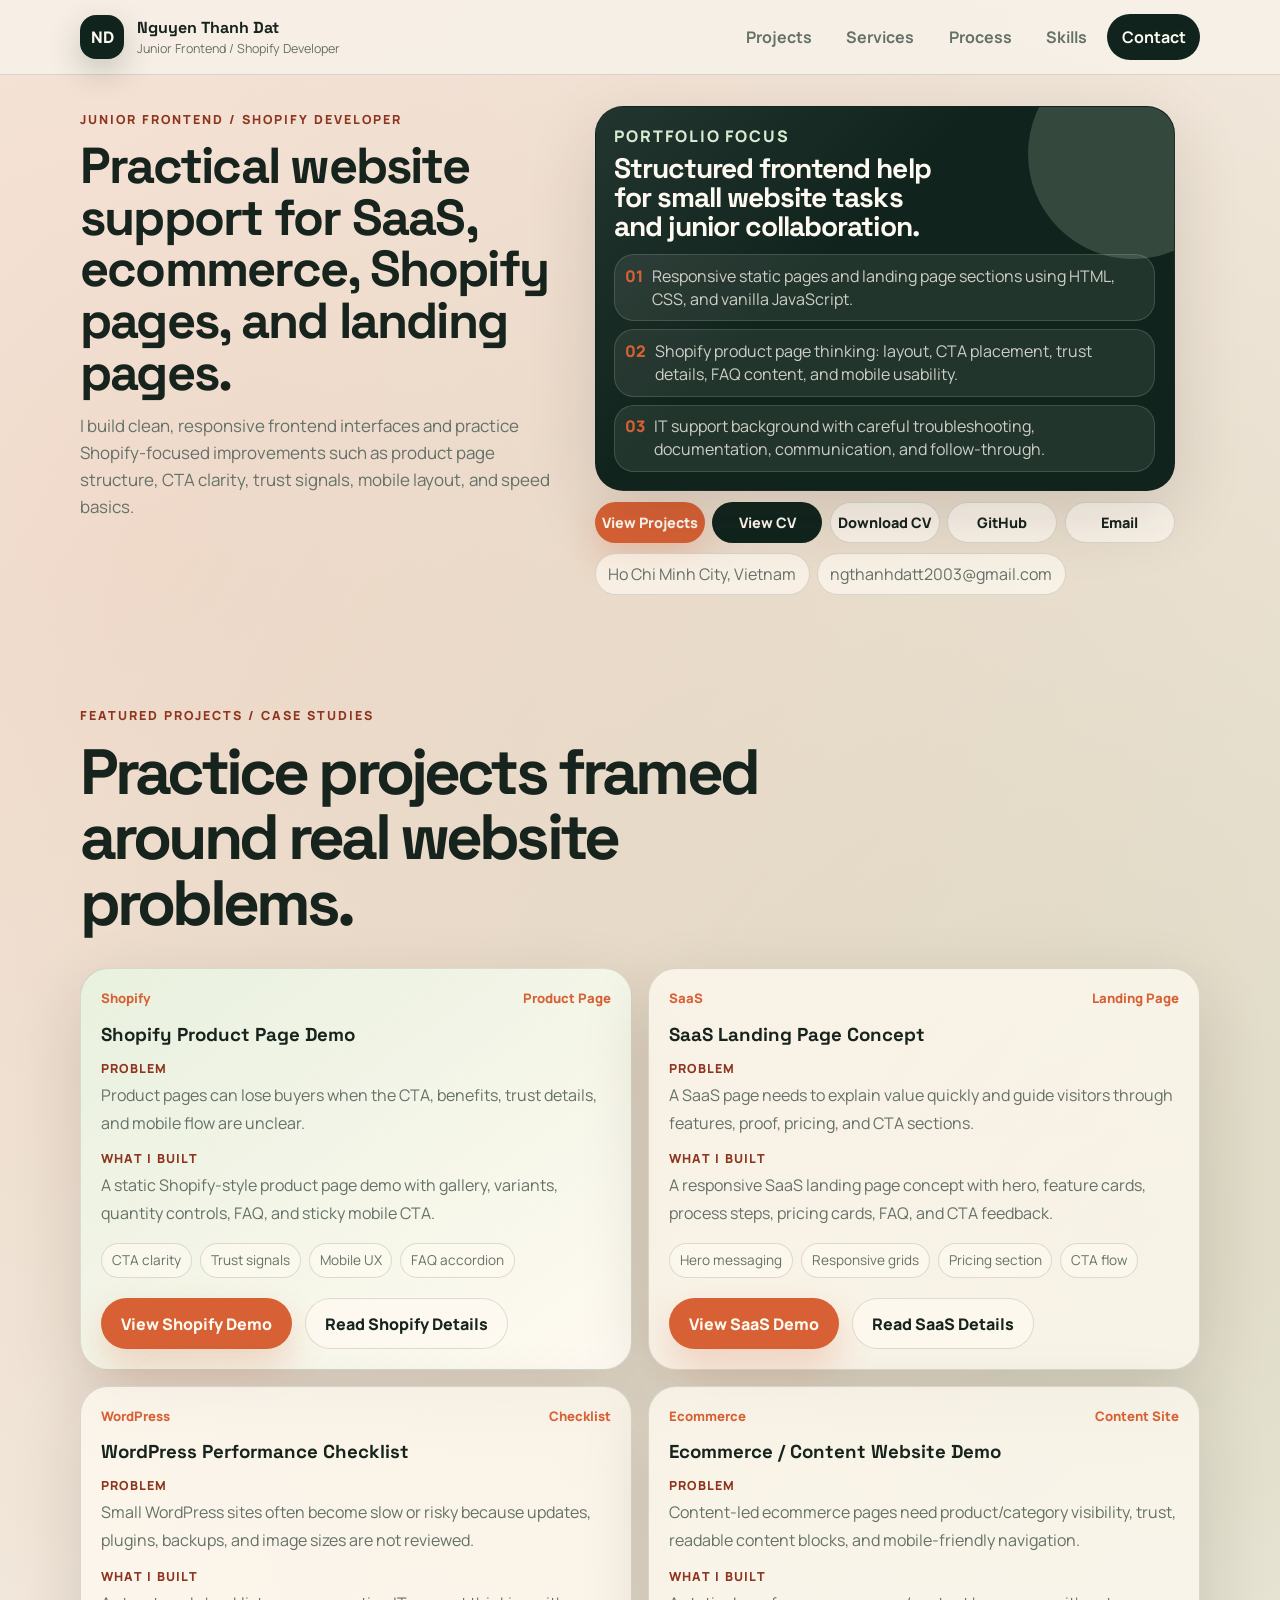
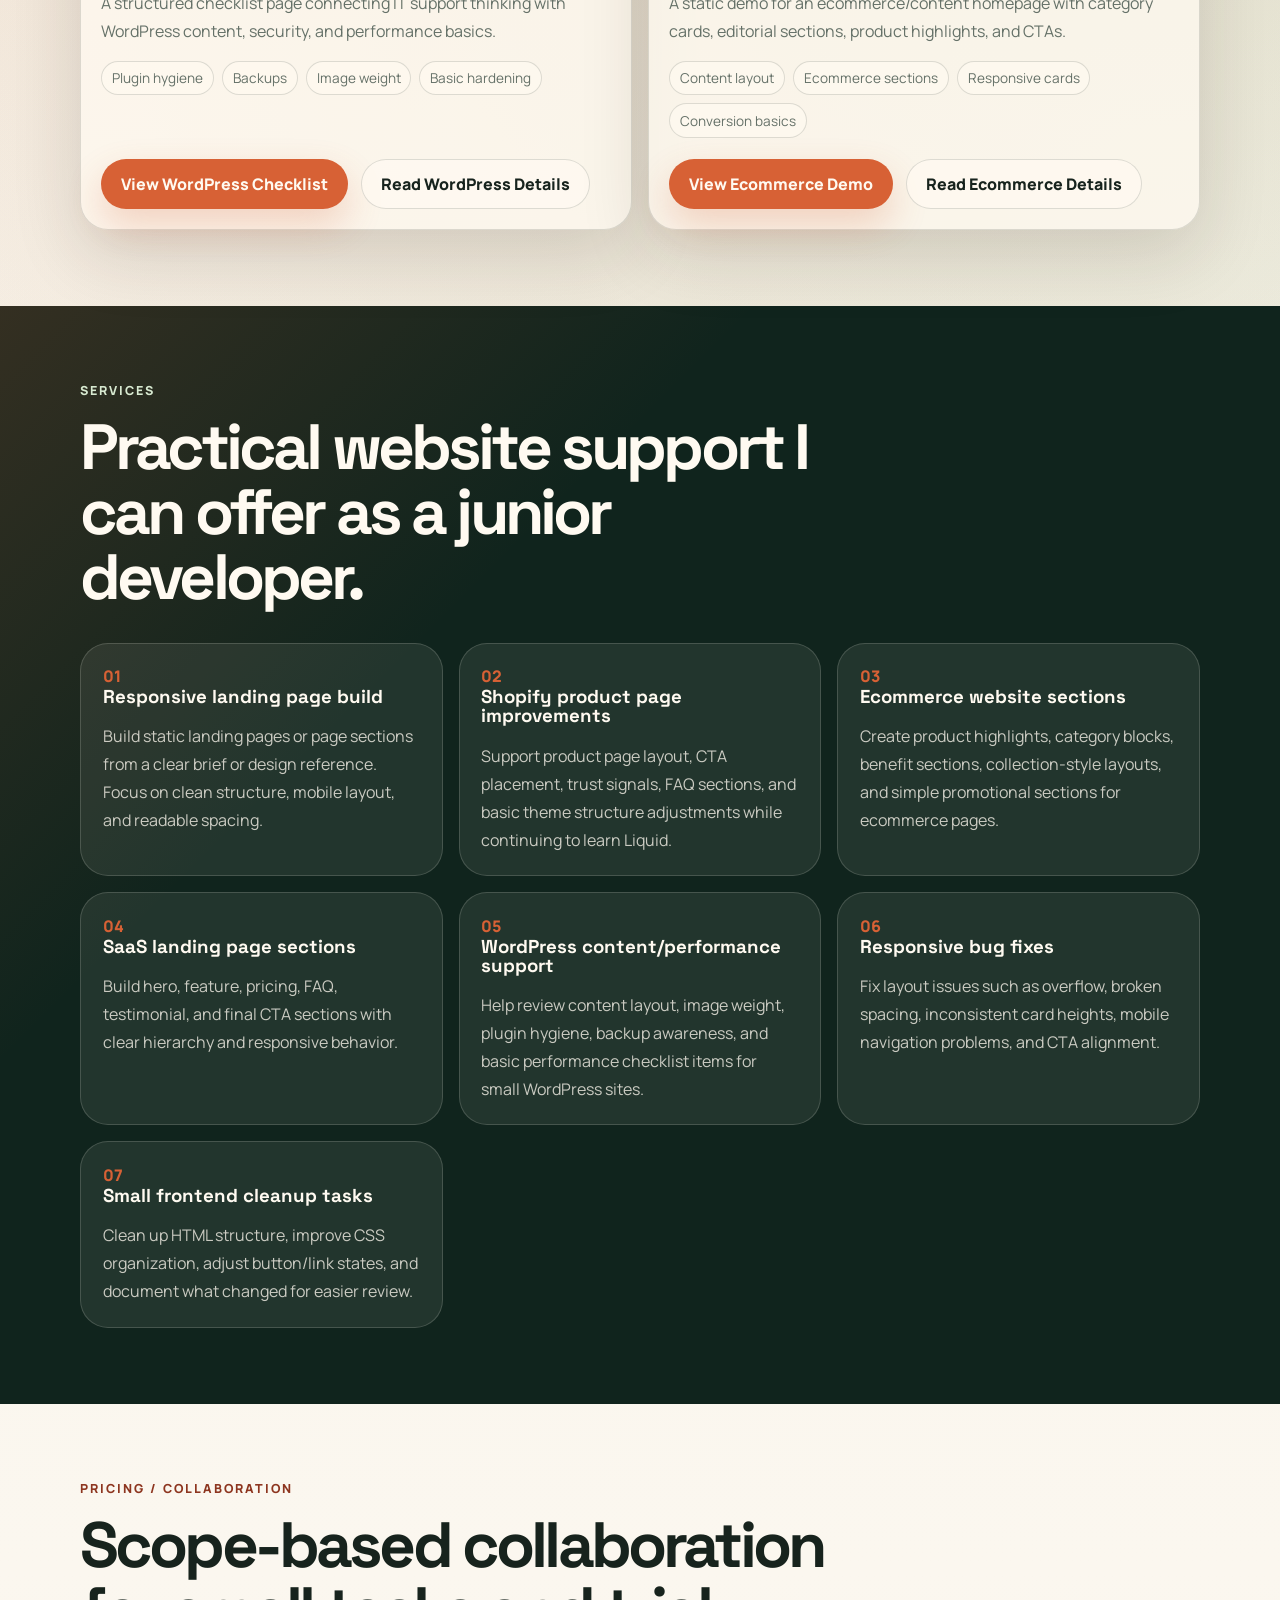
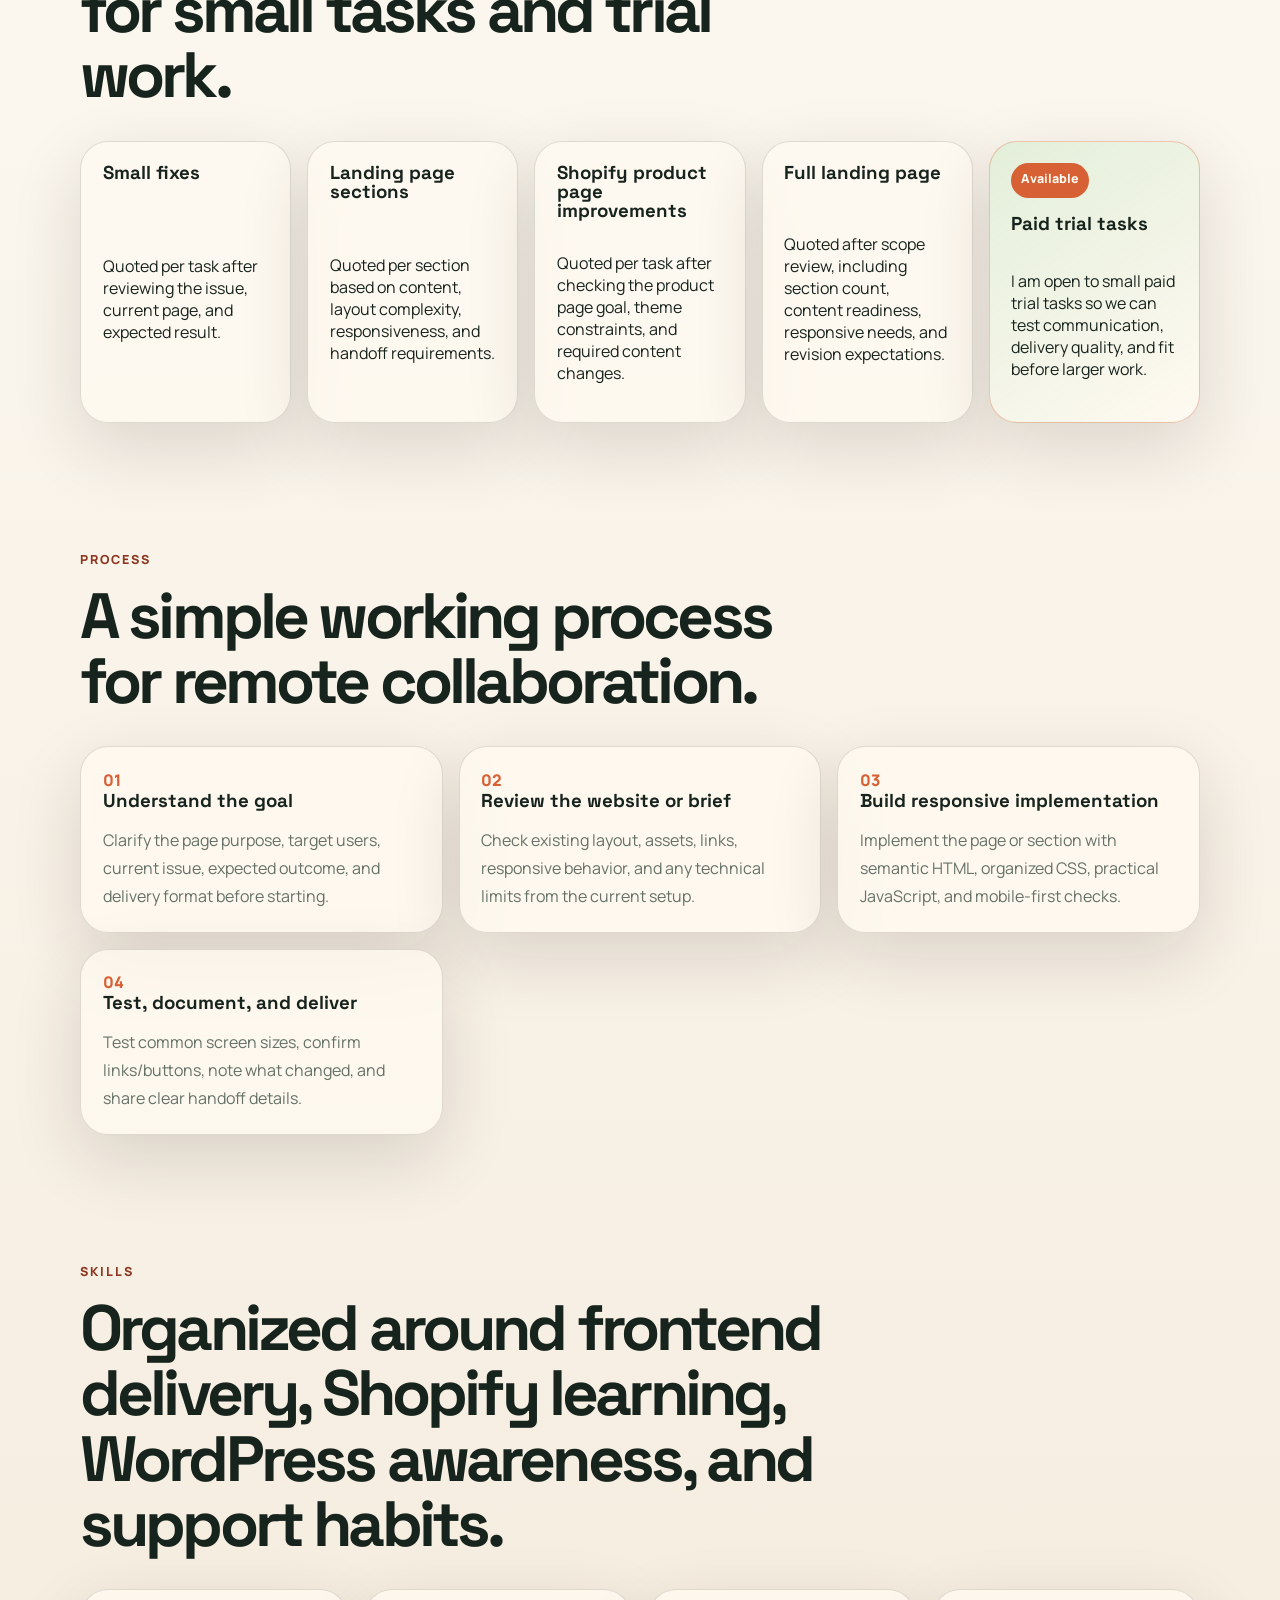
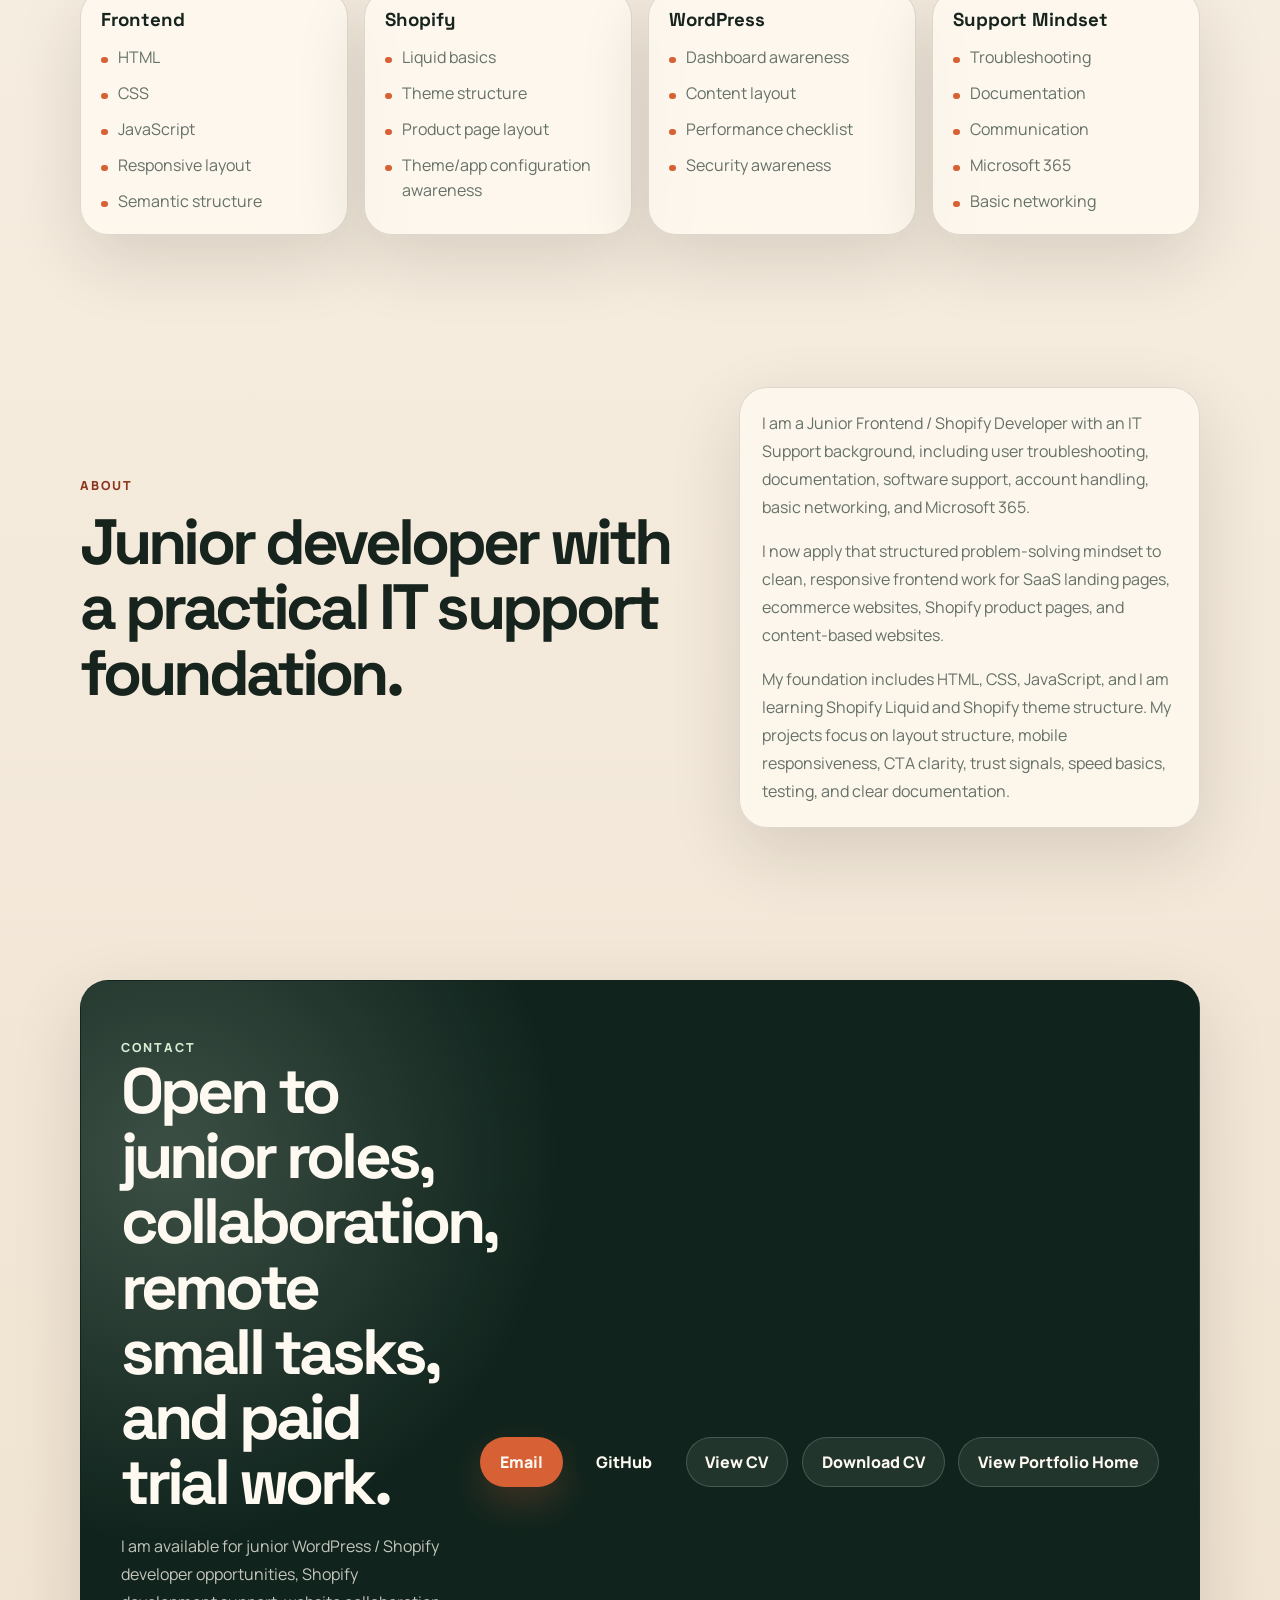
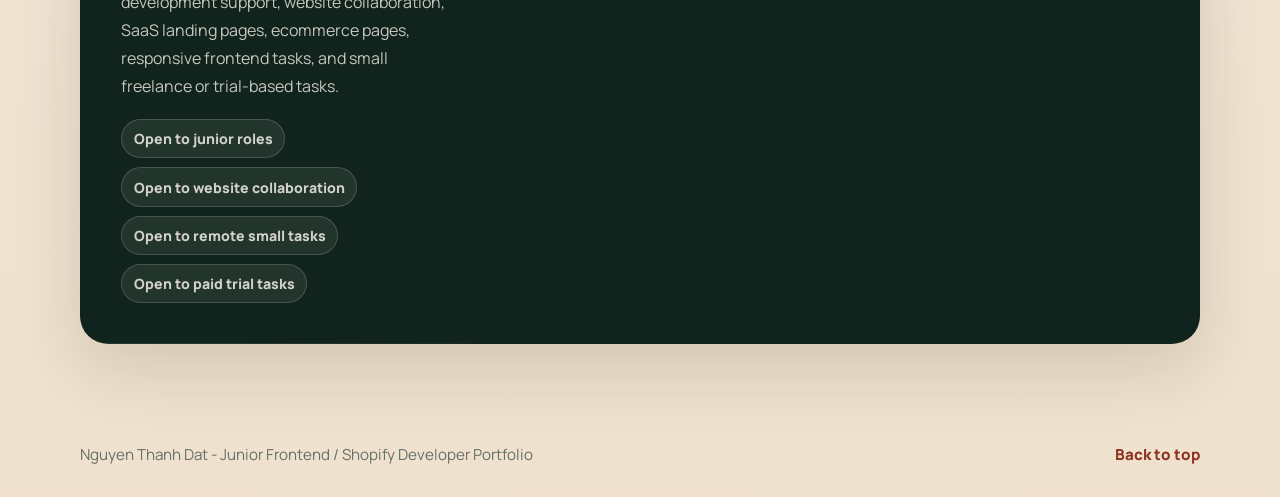
==== commit 48889fda: "Update portfolio SEO and content" ====
--- a/index.html
+++ b/index.html
@@ -5,9 +5,32 @@
     <meta name="viewport" content="width=device-width, initial-scale=1.0" />
     <meta
       name="description"
-      content="Portfolio of Nguyen Thanh Dat, a junior Frontend and Shopify Developer candidate focused on responsive landing pages, Shopify product page improvements, and practical web performance awareness."
+      content="Portfolio of Nguyen Thanh Dat, a Junior Frontend / Shopify Developer focused on responsive SaaS landing pages, ecommerce websites, Shopify product pages, and practical frontend implementation."
     />
-    <title>Nguyen Thanh Dat | Frontend / Shopify Developer</title>
+    <title>Nguyen Thanh Dat | Junior Frontend / Shopify Developer</title>
+    <link rel="canonical" href="https://liam4503.github.io/shopify-frontend-portfolio/" />
+    <meta name="robots" content="index, follow" />
+    <meta name="author" content="Nguyen Thanh Dat" />
+    <meta property="og:title" content="Nguyen Thanh Dat | Junior Frontend / Shopify Developer" />
+    <meta
+      property="og:description"
+      content="Portfolio of Nguyen Thanh Dat, a Junior Frontend / Shopify Developer focused on responsive SaaS landing pages, ecommerce websites, Shopify product pages, and practical frontend implementation."
+    />
+    <meta property="og:type" content="website" />
+    <meta property="og:url" content="https://liam4503.github.io/shopify-frontend-portfolio/" />
+    <meta property="og:image" content="https://liam4503.github.io/shopify-frontend-portfolio/assets/og-image.png" />
+    <meta property="og:image:width" content="1200" />
+    <meta property="og:image:height" content="630" />
+    <meta property="og:image:alt" content="Nguyen Thanh Dat Junior Frontend and Shopify Developer portfolio preview" />
+    <meta property="og:site_name" content="Nguyen Thanh Dat Portfolio" />
+    <meta name="twitter:card" content="summary_large_image" />
+    <meta name="twitter:title" content="Nguyen Thanh Dat | Junior Frontend / Shopify Developer" />
+    <meta
+      name="twitter:description"
+      content="Portfolio of Nguyen Thanh Dat, a Junior Frontend / Shopify Developer focused on responsive SaaS landing pages, ecommerce websites, Shopify product pages, and practical frontend implementation."
+    />
+    <meta name="twitter:image" content="https://liam4503.github.io/shopify-frontend-portfolio/assets/og-image.png" />
+    <meta name="twitter:image:alt" content="Nguyen Thanh Dat Junior Frontend and Shopify Developer portfolio preview" />
     <link rel="preconnect" href="https://fonts.googleapis.com" />
     <link rel="preconnect" href="https://fonts.gstatic.com" crossorigin />
     <link
@@ -25,7 +48,7 @@
           <span class="brand-mark">ND</span>
           <span>
             <strong>Nguyen Thanh Dat</strong>
-            <small>Frontend / Shopify Developer</small>
+            <small>Junior Frontend / Shopify Developer</small>
           </span>
         </a>
 
@@ -43,9 +66,9 @@
 
         <nav class="site-nav" id="primary-nav" aria-label="Primary navigation">
           <a href="./index.html#projects">Projects</a>
+          <a href="./index.html#services">Services</a>
+          <a href="./index.html#process">Process</a>
           <a href="./index.html#skills">Skills</a>
-          <a href="./index.html#services">Services</a>
-          <a href="./index.html#about">About</a>
           <a class="nav-button" href="./index.html#contact">Contact</a>
         </nav>
       </div>
@@ -55,31 +78,31 @@
       <section class="hero section" id="home">
         <div class="container hero-grid">
           <div class="hero-copy reveal">
-            <p class="eyebrow">Remote Fresher / Junior Candidate</p>
-            <h1>Junior Frontend / Shopify Developer for SaaS, ecommerce, and landing pages.</h1>
+            <p class="eyebrow">Junior Frontend / Shopify Developer</p>
+            <h1>Practical website support for SaaS, ecommerce, Shopify pages, and landing pages.</h1>
             <p class="hero-text">
               I build clean, responsive frontend interfaces and practice
-              Shopify-focused improvements such as product page layout, CTA
-              clarity, trust signals, and basic performance optimization.
+              Shopify-focused improvements such as product page structure, CTA
+              clarity, trust signals, mobile layout, and speed basics.
             </p>
           </div>
 
           <div class="hero-right reveal reveal-delay">
             <aside class="hero-card" aria-label="Portfolio focus summary">
               <p class="card-kicker">Portfolio Focus</p>
-              <h2>Practical frontend work for ecommerce, SaaS pages, and content websites.</h2>
+              <h2>Structured frontend help for small website tasks and junior collaboration.</h2>
               <div class="focus-list">
                 <article>
                   <span>01</span>
-                  <p>Responsive page builds using HTML, CSS, and vanilla JavaScript.</p>
+                  <p>Responsive static pages and landing page sections using HTML, CSS, and vanilla JavaScript.</p>
                 </article>
                 <article>
                   <span>02</span>
-                  <p>Shopify product page thinking: CTA clarity, trust signals, mobile layout, and speed basics.</p>
+                  <p>Shopify product page thinking: layout, CTA placement, trust details, FAQ content, and mobile usability.</p>
                 </article>
                 <article>
                   <span>03</span>
-                  <p>IT support background with careful troubleshooting, documentation, and communication.</p>
+                  <p>IT support background with careful troubleshooting, documentation, communication, and follow-through.</p>
                 </article>
               </div>
             </aside>
@@ -90,6 +113,7 @@
                 <a class="button button-secondary" href="./cv.html">View CV</a>
                 <a class="button button-ghost" href="./Nguyen_Thanh_Dat_CV.pdf" download>Download CV</a>
                 <a class="button button-ghost" href="https://github.com/Liam4503" target="_blank" rel="noreferrer">GitHub</a>
+                <a class="button button-ghost" href="mailto:ngthanhdatt2003@gmail.com">Email</a>
               </div>
               <ul class="contact-strip" aria-label="Contact information">
                 <li>Ho Chi Minh City, Vietnam</li>
@@ -100,11 +124,296 @@
         </div>
       </section>
 
+      <section class="section" id="projects">
+        <div class="container">
+          <div class="section-heading reveal">
+            <p class="eyebrow">Featured Projects / Case Studies</p>
+            <h2>Practice projects framed around real website problems.</h2>
+          </div>
+
+          <div class="projects-grid projects-grid-four">
+            <article class="project-card project-card-featured reveal">
+              <div class="project-topline">
+                <span>Shopify</span>
+                <span>Product Page</span>
+              </div>
+              <h3>Shopify Product Page Demo</h3>
+              <dl class="project-summary-list">
+                <div>
+                  <dt>Problem</dt>
+                  <dd>Product pages can lose buyers when the CTA, benefits, trust details, and mobile flow are unclear.</dd>
+                </div>
+                <div>
+                  <dt>What I built</dt>
+                  <dd>A static Shopify-style product page demo with gallery, variants, quantity controls, FAQ, and sticky mobile CTA.</dd>
+                </div>
+              </dl>
+              <div class="project-tags" aria-label="Key focus areas">
+                <span>CTA clarity</span>
+                <span>Trust signals</span>
+                <span>Mobile UX</span>
+                <span>FAQ accordion</span>
+              </div>
+              <div class="card-actions">
+                <a class="button button-primary" href="./shopify-product-demo.html">View Shopify Demo</a>
+                <a class="button button-ghost" href="./shopify-product-page.html">Read Shopify Details</a>
+              </div>
+            </article>
+
+            <article class="project-card reveal">
+              <div class="project-topline">
+                <span>SaaS</span>
+                <span>Landing Page</span>
+              </div>
+              <h3>SaaS Landing Page Concept</h3>
+              <dl class="project-summary-list">
+                <div>
+                  <dt>Problem</dt>
+                  <dd>A SaaS page needs to explain value quickly and guide visitors through features, proof, pricing, and CTA sections.</dd>
+                </div>
+                <div>
+                  <dt>What I built</dt>
+                  <dd>A responsive SaaS landing page concept with hero, feature cards, process steps, pricing cards, FAQ, and CTA feedback.</dd>
+                </div>
+              </dl>
+              <div class="project-tags" aria-label="Key focus areas">
+                <span>Hero messaging</span>
+                <span>Responsive grids</span>
+                <span>Pricing section</span>
+                <span>CTA flow</span>
+              </div>
+              <div class="card-actions">
+                <a class="button button-primary" href="./saas-landing-page.html">View SaaS Demo</a>
+                <a class="button button-ghost" href="./saas-landing-page.html#case-study">Read SaaS Details</a>
+              </div>
+            </article>
+
+            <article class="project-card reveal">
+              <div class="project-topline">
+                <span>WordPress</span>
+                <span>Checklist</span>
+              </div>
+              <h3>WordPress Performance Checklist</h3>
+              <dl class="project-summary-list">
+                <div>
+                  <dt>Problem</dt>
+                  <dd>Small WordPress sites often become slow or risky because updates, plugins, backups, and image sizes are not reviewed.</dd>
+                </div>
+                <div>
+                  <dt>What I built</dt>
+                  <dd>A structured checklist page connecting IT support thinking with WordPress content, security, and performance basics.</dd>
+                </div>
+              </dl>
+              <div class="project-tags" aria-label="Key focus areas">
+                <span>Plugin hygiene</span>
+                <span>Backups</span>
+                <span>Image weight</span>
+                <span>Basic hardening</span>
+              </div>
+              <div class="card-actions">
+                <a class="button button-primary" href="./wordpress-performance-checklist.html#checklist-demo">View WordPress Checklist</a>
+                <a class="button button-ghost" href="./wordpress-performance-checklist.html">Read WordPress Details</a>
+              </div>
+            </article>
+
+            <article class="project-card reveal">
+              <div class="project-topline">
+                <span>Ecommerce</span>
+                <span>Content Site</span>
+              </div>
+              <h3>Ecommerce / Content Website Demo</h3>
+              <dl class="project-summary-list">
+                <div>
+                  <dt>Problem</dt>
+                  <dd>Content-led ecommerce pages need product/category visibility, trust, readable content blocks, and mobile-friendly navigation.</dd>
+                </div>
+                <div>
+                  <dt>What I built</dt>
+                  <dd>A static demo for an ecommerce/content homepage with category cards, editorial sections, product highlights, and CTAs.</dd>
+                </div>
+              </dl>
+              <div class="project-tags" aria-label="Key focus areas">
+                <span>Content layout</span>
+                <span>Ecommerce sections</span>
+                <span>Responsive cards</span>
+                <span>Conversion basics</span>
+              </div>
+              <div class="card-actions">
+                <a class="button button-primary" href="./ecommerce-content-website.html#demo-preview">View Ecommerce Demo</a>
+                <a class="button button-ghost" href="./ecommerce-content-website.html">Read Ecommerce Details</a>
+              </div>
+            </article>
+          </div>
+        </div>
+      </section>
+
+      <section class="section services-section" id="services">
+        <div class="container">
+          <div class="section-heading reveal">
+            <p class="eyebrow">Services</p>
+            <h2>Practical website support I can offer as a junior developer.</h2>
+          </div>
+
+          <div class="services-grid services-grid-wide">
+            <article class="service-card reveal">
+              <span class="service-number">01</span>
+              <h3>Responsive landing page build</h3>
+              <p>Build static landing pages or page sections from a clear brief or design reference. Focus on clean structure, mobile layout, and readable spacing.</p>
+            </article>
+            <article class="service-card reveal">
+              <span class="service-number">02</span>
+              <h3>Shopify product page improvements</h3>
+              <p>Support product page layout, CTA placement, trust signals, FAQ sections, and basic theme structure adjustments while continuing to learn Liquid.</p>
+            </article>
+            <article class="service-card reveal">
+              <span class="service-number">03</span>
+              <h3>Ecommerce website sections</h3>
+              <p>Create product highlights, category blocks, benefit sections, collection-style layouts, and simple promotional sections for ecommerce pages.</p>
+            </article>
+            <article class="service-card reveal">
+              <span class="service-number">04</span>
+              <h3>SaaS landing page sections</h3>
+              <p>Build hero, feature, pricing, FAQ, testimonial, and final CTA sections with clear hierarchy and responsive behavior.</p>
+            </article>
+            <article class="service-card reveal">
+              <span class="service-number">05</span>
+              <h3>WordPress content/performance support</h3>
+              <p>Help review content layout, image weight, plugin hygiene, backup awareness, and basic performance checklist items for small WordPress sites.</p>
+            </article>
+            <article class="service-card reveal">
+              <span class="service-number">06</span>
+              <h3>Responsive bug fixes</h3>
+              <p>Fix layout issues such as overflow, broken spacing, inconsistent card heights, mobile navigation problems, and CTA alignment.</p>
+            </article>
+            <article class="service-card reveal">
+              <span class="service-number">07</span>
+              <h3>Small frontend cleanup tasks</h3>
+              <p>Clean up HTML structure, improve CSS organization, adjust button/link states, and document what changed for easier review.</p>
+            </article>
+          </div>
+        </div>
+      </section>
+
+      <section class="section collaboration-section" id="collaboration">
+        <div class="container">
+          <div class="section-heading reveal">
+            <p class="eyebrow">Pricing / Collaboration</p>
+            <h2>Scope-based collaboration for small tasks and trial work.</h2>
+          </div>
+
+          <div class="pricing-grid collaboration-grid">
+            <article class="pricing-card reveal">
+              <h3>Small fixes</h3>
+              <p>Quoted per task after reviewing the issue, current page, and expected result.</p>
+            </article>
+            <article class="pricing-card reveal">
+              <h3>Landing page sections</h3>
+              <p>Quoted per section based on content, layout complexity, responsiveness, and handoff requirements.</p>
+            </article>
+            <article class="pricing-card reveal">
+              <h3>Shopify product page improvements</h3>
+              <p>Quoted per task after checking the product page goal, theme constraints, and required content changes.</p>
+            </article>
+            <article class="pricing-card reveal">
+              <h3>Full landing page</h3>
+              <p>Quoted after scope review, including section count, content readiness, responsive needs, and revision expectations.</p>
+            </article>
+            <article class="pricing-card pricing-card-featured reveal">
+              <span class="plan-badge">Available</span>
+              <h3>Paid trial tasks</h3>
+              <p>I am open to small paid trial tasks so we can test communication, delivery quality, and fit before larger work.</p>
+            </article>
+          </div>
+        </div>
+      </section>
+
+      <section class="section section-tight" id="process">
+        <div class="container">
+          <div class="section-heading reveal">
+            <p class="eyebrow">Process</p>
+            <h2>A simple working process for remote collaboration.</h2>
+          </div>
+
+          <div class="steps-grid">
+            <article class="step-card reveal">
+              <span>01</span>
+              <h3>Understand the goal</h3>
+              <p>Clarify the page purpose, target users, current issue, expected outcome, and delivery format before starting.</p>
+            </article>
+            <article class="step-card reveal">
+              <span>02</span>
+              <h3>Review the website or brief</h3>
+              <p>Check existing layout, assets, links, responsive behavior, and any technical limits from the current setup.</p>
+            </article>
+            <article class="step-card reveal">
+              <span>03</span>
+              <h3>Build responsive implementation</h3>
+              <p>Implement the page or section with semantic HTML, organized CSS, practical JavaScript, and mobile-first checks.</p>
+            </article>
+            <article class="step-card reveal">
+              <span>04</span>
+              <h3>Test, document, and deliver</h3>
+              <p>Test common screen sizes, confirm links/buttons, note what changed, and share clear handoff details.</p>
+            </article>
+          </div>
+        </div>
+      </section>
+
+      <section class="section" id="skills">
+        <div class="container">
+          <div class="section-heading reveal">
+            <p class="eyebrow">Skills</p>
+            <h2>Organized around frontend delivery, Shopify learning, WordPress awareness, and support habits.</h2>
+          </div>
+
+          <div class="skills-grid skills-grid-four">
+            <article class="skill-group reveal">
+              <h3>Frontend</h3>
+              <ul>
+                <li>HTML</li>
+                <li>CSS</li>
+                <li>JavaScript</li>
+                <li>Responsive layout</li>
+                <li>Semantic structure</li>
+              </ul>
+            </article>
+            <article class="skill-group reveal">
+              <h3>Shopify</h3>
+              <ul>
+                <li>Liquid basics</li>
+                <li>Theme structure</li>
+                <li>Product page layout</li>
+                <li>Theme/app configuration awareness</li>
+              </ul>
+            </article>
+            <article class="skill-group reveal">
+              <h3>WordPress</h3>
+              <ul>
+                <li>Dashboard awareness</li>
+                <li>Content layout</li>
+                <li>Performance checklist</li>
+                <li>Security awareness</li>
+              </ul>
+            </article>
+            <article class="skill-group reveal">
+              <h3>Support Mindset</h3>
+              <ul>
+                <li>Troubleshooting</li>
+                <li>Documentation</li>
+                <li>Communication</li>
+                <li>Microsoft 365</li>
+                <li>Basic networking</li>
+              </ul>
+            </article>
+          </div>
+        </div>
+      </section>
+
       <section class="section about-section" id="about">
         <div class="container split-layout">
           <div class="section-heading reveal">
             <p class="eyebrow">About</p>
-            <h2>Junior frontend developer focused on SaaS, ecommerce, and Shopify pages.</h2>
+            <h2>Junior developer with a practical IT support foundation.</h2>
           </div>
           <div class="text-card reveal reveal-delay">
             <p>
@@ -128,194 +437,30 @@
         </div>
       </section>
 
-      <section class="section" id="skills">
-        <div class="container">
-          <div class="section-heading reveal">
-            <p class="eyebrow">Skills</p>
-            <h2>Focused skills for junior frontend and Shopify support work.</h2>
-          </div>
-
-          <div class="skills-grid">
-            <article class="skill-group reveal">
-              <h3>Frontend</h3>
-              <ul>
-                <li>HTML5</li>
-                <li>CSS3</li>
-                <li>JavaScript</li>
-                <li>Responsive Design</li>
-                <li>DOM basics</li>
-              </ul>
-            </article>
-            <article class="skill-group reveal">
-              <h3>Shopify</h3>
-              <ul>
-                <li>Theme structure basics</li>
-                <li>Liquid fundamentals learning</li>
-                <li>Product page sections</li>
-                <li>CRO awareness</li>
-              </ul>
-            </article>
-            <article class="skill-group reveal">
-              <h3>Optimization</h3>
-              <ul>
-                <li>PageSpeed Insights basics</li>
-                <li>Image optimization</li>
-                <li>Lazy loading concept</li>
-                <li>App and script impact awareness</li>
-              </ul>
-            </article>
-            <article class="skill-group reveal">
-              <h3>WordPress</h3>
-              <ul>
-                <li>Plugin and theme hygiene</li>
-                <li>Backup awareness</li>
-                <li>Basic hardening</li>
-                <li>Performance checklist</li>
-              </ul>
-            </article>
-            <article class="skill-group reveal">
-              <h3>Tools</h3>
-              <ul>
-                <li>VS Code</li>
-                <li>Git and GitHub basics</li>
-                <li>Chrome DevTools</li>
-                <li>Figma and Canva basics</li>
-              </ul>
-            </article>
-          </div>
-        </div>
-      </section>
-
-      <section class="section services-section" id="services">
-        <div class="container">
-          <div class="section-heading reveal">
-            <p class="eyebrow">Focus Areas</p>
-            <h2>Three practical ways I can support small teams while continuing to learn.</h2>
-          </div>
-
-          <div class="services-grid">
-            <article class="service-card reveal">
-              <span class="service-number">01</span>
-              <h3>Shopify Speed + Product Page CRO Fix</h3>
-              <p>
-                Review page structure, CTA visibility, product benefits, trust
-                signals, image weight, and basic storefront speed issues.
-              </p>
-            </article>
-            <article class="service-card reveal">
-              <span class="service-number">02</span>
-              <h3>SaaS Landing Page Concept / Webflow-style Frontend Build</h3>
-              <p>
-                Build static landing page concepts with clear messaging,
-                responsive sections, pricing cards, FAQs, and final CTAs.
-              </p>
-            </article>
-            <article class="service-card reveal">
-              <span class="service-number">03</span>
-              <h3>WordPress Secure Redesign + Performance Checklist</h3>
-              <p>
-                Prepare practical audit notes for plugin hygiene, backups,
-                updates, basic hardening, page weight, and performance checks.
-              </p>
-            </article>
-          </div>
-        </div>
-      </section>
-
-      <section class="section" id="projects">
-        <div class="container">
-          <div class="section-heading reveal">
-            <p class="eyebrow">Projects</p>
-            <h2>Practice projects with real pages, not only written notes.</h2>
-          </div>
-
-          <div class="projects-grid">
-            <article class="project-card project-card-featured reveal">
-              <div class="project-topline">
-                <span>Practice / Concept Project</span>
-                <span>Shopify</span>
-              </div>
-              <h3>Shopify Product Page Improvement Concept</h3>
-              <p>
-                Practice project showing product page CRO, trust signals, mobile
-                layout, and speed basics through both a case study and a coded
-                product page demo.
-              </p>
-              <div class="project-tags" aria-label="Project skills">
-                <span>Product layout</span>
-                <span>CTA clarity</span>
-                <span>FAQ accordion</span>
-                <span>Mobile sticky cart</span>
-              </div>
-              <div class="card-actions">
-                <a class="button button-primary" href="./shopify-product-page.html">Case Study</a>
-                <a class="button button-ghost" href="./shopify-product-demo.html">Live Demo</a>
-              </div>
-            </article>
-
-            <article class="project-card reveal">
-              <div class="project-topline">
-                <span>Practice / Concept Project</span>
-                <span>SaaS</span>
-              </div>
-              <h3>SaaS Landing Page Concept</h3>
-              <p>
-                Responsive SaaS landing page concept built as a practice
-                frontend project, with hero, features, pricing, FAQ, and CTA
-                sections using HTML, CSS, and JavaScript.
-              </p>
-              <div class="project-tags" aria-label="Project skills">
-                <span>Practice/concept project</span>
-                <span>HTML/CSS/JavaScript</span>
-                <span>Hero + CTA</span>
-                <span>Pricing cards</span>
-                <span>FAQ accordion</span>
-              </div>
-              <div class="card-actions">
-                <a class="button button-primary" href="./saas-landing-page.html">View Demo</a>
-              </div>
-            </article>
-
-            <article class="project-card reveal">
-              <div class="project-topline">
-                <span>Practice / Documentation Project</span>
-                <span>WordPress</span>
-              </div>
-              <h3>WordPress Security &amp; Performance Checklist</h3>
-              <p>
-                Documentation-style project showing secure redesign thinking,
-                plugin and theme hygiene, backup awareness, and performance audit
-                basics.
-              </p>
-              <div class="project-tags" aria-label="Project skills">
-                <span>Audit checklist</span>
-                <span>Security basics</span>
-                <span>Performance notes</span>
-              </div>
-              <div class="card-actions">
-                <a class="button button-primary" href="./wordpress-performance-checklist.html">View Checklist</a>
-              </div>
-            </article>
-          </div>
-        </div>
-      </section>
-
       <section class="section contact-section" id="contact">
         <div class="container contact-panel reveal">
           <div>
             <p class="eyebrow">Contact</p>
-            <h2>Available for remote fresher and junior opportunities.</h2>
+            <h2>Open to junior roles, collaboration, remote small tasks, and paid trial work.</h2>
             <p>
-              I am open to test tasks, part-time work, project-based work,
-              internships, and entry-level roles where I can support frontend
-              builds, Shopify improvements, landing pages, and documentation.
+              I am available for junior WordPress / Shopify developer
+              opportunities, Shopify development support, website collaboration,
+              SaaS landing pages, ecommerce pages, responsive frontend tasks,
+              and small freelance or trial-based tasks.
             </p>
+            <ul class="contact-list" aria-label="Availability">
+              <li>Open to junior roles</li>
+              <li>Open to website collaboration</li>
+              <li>Open to remote small tasks</li>
+              <li>Open to paid trial tasks</li>
+            </ul>
           </div>
           <div class="contact-actions">
-            <a class="button button-primary" href="mailto:ngthanhdatt2003@gmail.com">Email Me</a>
+            <a class="button button-primary" href="mailto:ngthanhdatt2003@gmail.com">Email</a>
             <a class="button button-secondary" href="https://github.com/Liam4503" target="_blank" rel="noreferrer">GitHub</a>
             <a class="button button-ghost" href="./cv.html">View CV</a>
             <a class="button button-ghost" href="./Nguyen_Thanh_Dat_CV.pdf" download>Download CV</a>
+            <a class="button button-ghost" href="./index.html">View Portfolio Home</a>
           </div>
         </div>
       </section>
@@ -323,7 +468,7 @@
 
     <footer class="site-footer">
       <div class="container footer-wrap">
-        <p>Nguyen Thanh Dat - Frontend / Shopify Developer Portfolio</p>
+        <p>Nguyen Thanh Dat - Junior Frontend / Shopify Developer Portfolio</p>
         <a href="#home">Back to top</a>
       </div>
     </footer>
--- a/styles.css
+++ b/styles.css
@@ -38,6 +38,7 @@
 body {
   margin: 0;
   min-width: 320px;
+  overflow-x: hidden;
   color: var(--ink);
   font-family: "Manrope", sans-serif;
   background:
@@ -446,6 +447,7 @@
 .metric-panel,
 .product-summary,
 .before-after-card {
+  min-width: 0;
   border: 1px solid var(--line);
   border-radius: var(--radius-lg);
   box-shadow: var(--shadow);
@@ -600,6 +602,10 @@
   gap: 1rem;
 }
 
+.skills-grid-four {
+  grid-template-columns: repeat(4, minmax(0, 1fr));
+}
+
 .skill-group {
   padding: 1.25rem;
 }
@@ -671,6 +677,14 @@
   gap: 1rem;
 }
 
+.projects-grid-four {
+  grid-template-columns: repeat(2, minmax(0, 1fr));
+}
+
+.collaboration-grid {
+  grid-template-columns: repeat(5, minmax(0, 1fr));
+}
+
 .product-info-grid {
   grid-template-columns: repeat(2, minmax(0, 1fr));
 }
@@ -733,6 +747,29 @@
   margin-top: 1rem;
 }
 
+.project-summary-list {
+  display: grid;
+  gap: 0.85rem;
+  margin: 0;
+}
+
+.project-summary-list div {
+  display: grid;
+  gap: 0.25rem;
+}
+
+.project-summary-list dt {
+  color: var(--accent-dark);
+  font-size: 0.78rem;
+  font-weight: 800;
+  letter-spacing: 0.1em;
+  text-transform: uppercase;
+}
+
+.project-summary-list dd {
+  margin: 0;
+}
+
 .project-tags span {
   padding: 0.45rem 0.62rem;
   border: 1px solid var(--line);
@@ -769,6 +806,25 @@
   color: rgba(255, 250, 241, 0.76);
 }
 
+.contact-list {
+  display: flex;
+  flex-wrap: wrap;
+  gap: 0.55rem;
+  padding: 0;
+  margin: 1.2rem 0 0;
+  list-style: none;
+}
+
+.contact-list li {
+  padding: 0.58rem 0.72rem;
+  border: 1px solid rgba(255, 250, 241, 0.16);
+  border-radius: 999px;
+  color: rgba(255, 250, 241, 0.8);
+  font-size: 0.88rem;
+  font-weight: 800;
+  background: rgba(255, 250, 241, 0.08);
+}
+
 .contact-actions {
   justify-content: flex-end;
   margin-top: 0;
@@ -969,6 +1025,7 @@
 
 .product-media {
   display: grid;
+  order: 1;
   gap: 1rem;
 }
 
@@ -1135,6 +1192,7 @@
 
 .product-summary {
   position: sticky;
+  order: 2;
   top: 96px;
   padding: 1.5rem;
 }
@@ -1583,6 +1641,187 @@
   background: rgba(255, 250, 241, 0.08);
 }
 
+.content-demo {
+  display: grid;
+  gap: 1rem;
+  padding: clamp(1rem, 2.4vw, 1.5rem);
+  border: 1px solid var(--line);
+  border-radius: var(--radius-lg);
+  background: var(--surface-soft);
+  box-shadow: var(--shadow);
+}
+
+.content-demo-hero {
+  display: grid;
+  grid-template-columns: minmax(0, 1fr) minmax(280px, 0.72fr);
+  gap: 1rem;
+  align-items: center;
+  padding: clamp(1.2rem, 3vw, 2rem);
+  border-radius: var(--radius-md);
+  color: #fffaf1;
+  background:
+    linear-gradient(135deg, rgba(215, 97, 53, 0.24), transparent 42%),
+    var(--bg-strong);
+}
+
+.content-demo-hero h2 {
+  max-width: 18ch;
+  margin-bottom: 0.9rem;
+  font-size: clamp(2rem, 4vw, 3.8rem);
+  letter-spacing: -0.05em;
+}
+
+.content-demo-hero p {
+  max-width: 58ch;
+  color: rgba(255, 250, 241, 0.78);
+  line-height: 1.7;
+}
+
+.demo-kicker {
+  margin-bottom: 0.75rem;
+  color: var(--mint);
+  font-size: 0.78rem;
+  font-weight: 800;
+  letter-spacing: 0.12em;
+  text-transform: uppercase;
+}
+
+.demo-actions {
+  display: flex;
+  flex-wrap: wrap;
+  gap: 0.7rem;
+  margin-top: 1.2rem;
+}
+
+.demo-actions .button-ghost {
+  color: #fffaf1;
+  border-color: rgba(255, 250, 241, 0.18);
+  background: rgba(255, 250, 241, 0.08);
+}
+
+.demo-visual {
+  display: grid;
+  grid-template-columns: repeat(2, minmax(0, 1fr));
+  gap: 0.8rem;
+  min-height: 300px;
+}
+
+.demo-product-card {
+  border: 1px solid rgba(255, 250, 241, 0.18);
+  border-radius: 24px;
+  background:
+    linear-gradient(135deg, rgba(255, 250, 241, 0.28), transparent 46%),
+    #a9b88f;
+  box-shadow: 0 20px 42px rgba(0, 0, 0, 0.18);
+}
+
+.demo-product-card.tall {
+  grid-row: span 2;
+  background:
+    linear-gradient(135deg, rgba(255, 250, 241, 0.34), transparent 48%),
+    var(--accent);
+}
+
+.demo-product-card.dark {
+  background:
+    linear-gradient(135deg, rgba(255, 250, 241, 0.24), transparent 46%),
+    #33443d;
+}
+
+.demo-trust-strip {
+  display: grid;
+  grid-template-columns: repeat(4, minmax(0, 1fr));
+  gap: 0.75rem;
+}
+
+.demo-trust-strip span,
+.demo-category-grid article,
+.demo-products article,
+.demo-editorial {
+  border: 1px solid var(--line);
+  border-radius: var(--radius-md);
+  background: rgba(255, 250, 241, 0.68);
+}
+
+.demo-trust-strip span {
+  padding: 0.85rem;
+  color: var(--muted);
+  font-weight: 800;
+  text-align: center;
+}
+
+.demo-category-grid,
+.demo-products {
+  display: grid;
+  grid-template-columns: repeat(3, minmax(0, 1fr));
+  gap: 1rem;
+}
+
+.demo-category-grid article,
+.demo-products article,
+.demo-editorial {
+  padding: 1.1rem;
+}
+
+.demo-category-grid span {
+  color: var(--accent);
+  font-weight: 900;
+}
+
+.demo-category-grid h3,
+.demo-products h3,
+.demo-editorial h3 {
+  margin: 0.45rem 0 0.55rem;
+}
+
+.demo-category-grid p,
+.demo-products p,
+.demo-editorial p {
+  color: var(--muted);
+  line-height: 1.65;
+}
+
+.demo-products article {
+  display: grid;
+  gap: 0.6rem;
+}
+
+.demo-products strong {
+  color: var(--ink);
+  font-size: 1.4rem;
+}
+
+.demo-products .button {
+  align-self: end;
+}
+
+.demo-product-thumb {
+  min-height: 150px;
+  border-radius: 20px;
+  background:
+    linear-gradient(135deg, rgba(255, 250, 241, 0.36), transparent 48%),
+    #8aa078;
+}
+
+.demo-product-thumb.thumb-b {
+  background:
+    linear-gradient(135deg, rgba(255, 250, 241, 0.36), transparent 48%),
+    #d7a84a;
+}
+
+.demo-product-thumb.thumb-c {
+  background:
+    linear-gradient(135deg, rgba(255, 250, 241, 0.28), transparent 48%),
+    #39443f;
+}
+
+.demo-editorial {
+  display: grid;
+  grid-template-columns: minmax(0, 1fr) auto;
+  gap: 1rem;
+  align-items: center;
+}
+
 .reveal {
   opacity: 0;
   transform: translateY(22px);
@@ -1612,6 +1851,7 @@
   .pricing-grid,
   .checklist-grid,
   .product-info-grid,
+  .content-demo-hero,
   .case-grid,
   .contact-panel,
   .hero-grid,
@@ -1621,6 +1861,12 @@
     grid-template-columns: 1fr;
   }
 
+  .projects-grid-four,
+  .collaboration-grid,
+  .skills-grid-four {
+    grid-template-columns: repeat(2, minmax(0, 1fr));
+  }
+
   .contact-actions {
     justify-content: flex-start;
   }
@@ -1635,6 +1881,16 @@
 
   .testimonial-meta {
     grid-column: auto;
+  }
+
+  .demo-trust-strip,
+  .demo-category-grid,
+  .demo-products {
+    grid-template-columns: repeat(2, minmax(0, 1fr));
+  }
+
+  .demo-editorial {
+    grid-template-columns: 1fr;
   }
 }
 
@@ -1766,6 +2022,12 @@
   .steps-grid,
   .pricing-grid,
   .checklist-grid,
+  .projects-grid-four,
+  .collaboration-grid,
+  .skills-grid-four,
+  .demo-trust-strip,
+  .demo-category-grid,
+  .demo-products,
   .thumbnail-row,
   .trust-grid,
   .dashboard-stat-grid,
@@ -1790,6 +2052,26 @@
 
   .button {
     width: 100%;
+  }
+
+  .content-demo {
+    padding: 0.75rem;
+  }
+
+  .content-demo-hero {
+    padding: 1rem;
+  }
+
+  .content-demo-hero h2 {
+    font-size: clamp(1.8rem, 9vw, 2.6rem);
+  }
+
+  .demo-actions {
+    display: grid;
+  }
+
+  .demo-visual {
+    min-height: 220px;
   }
 
   .comparison-row {
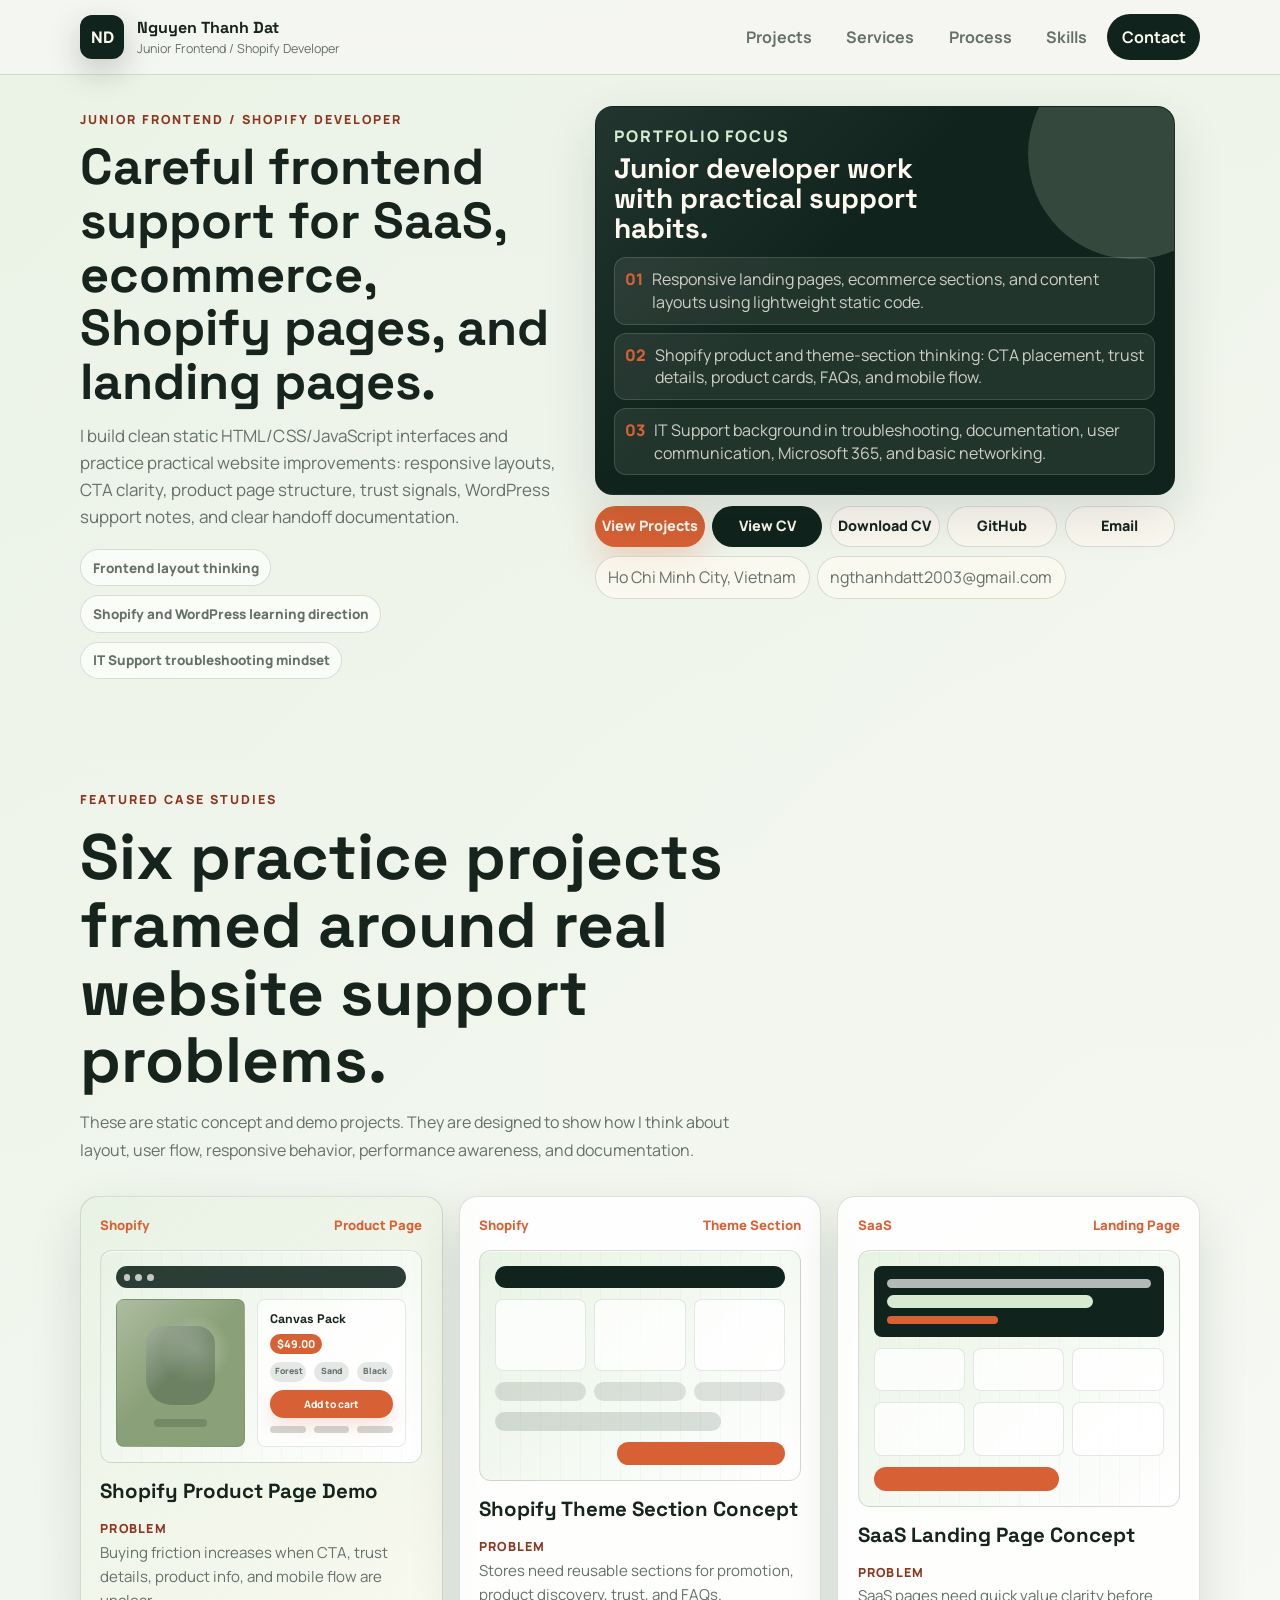
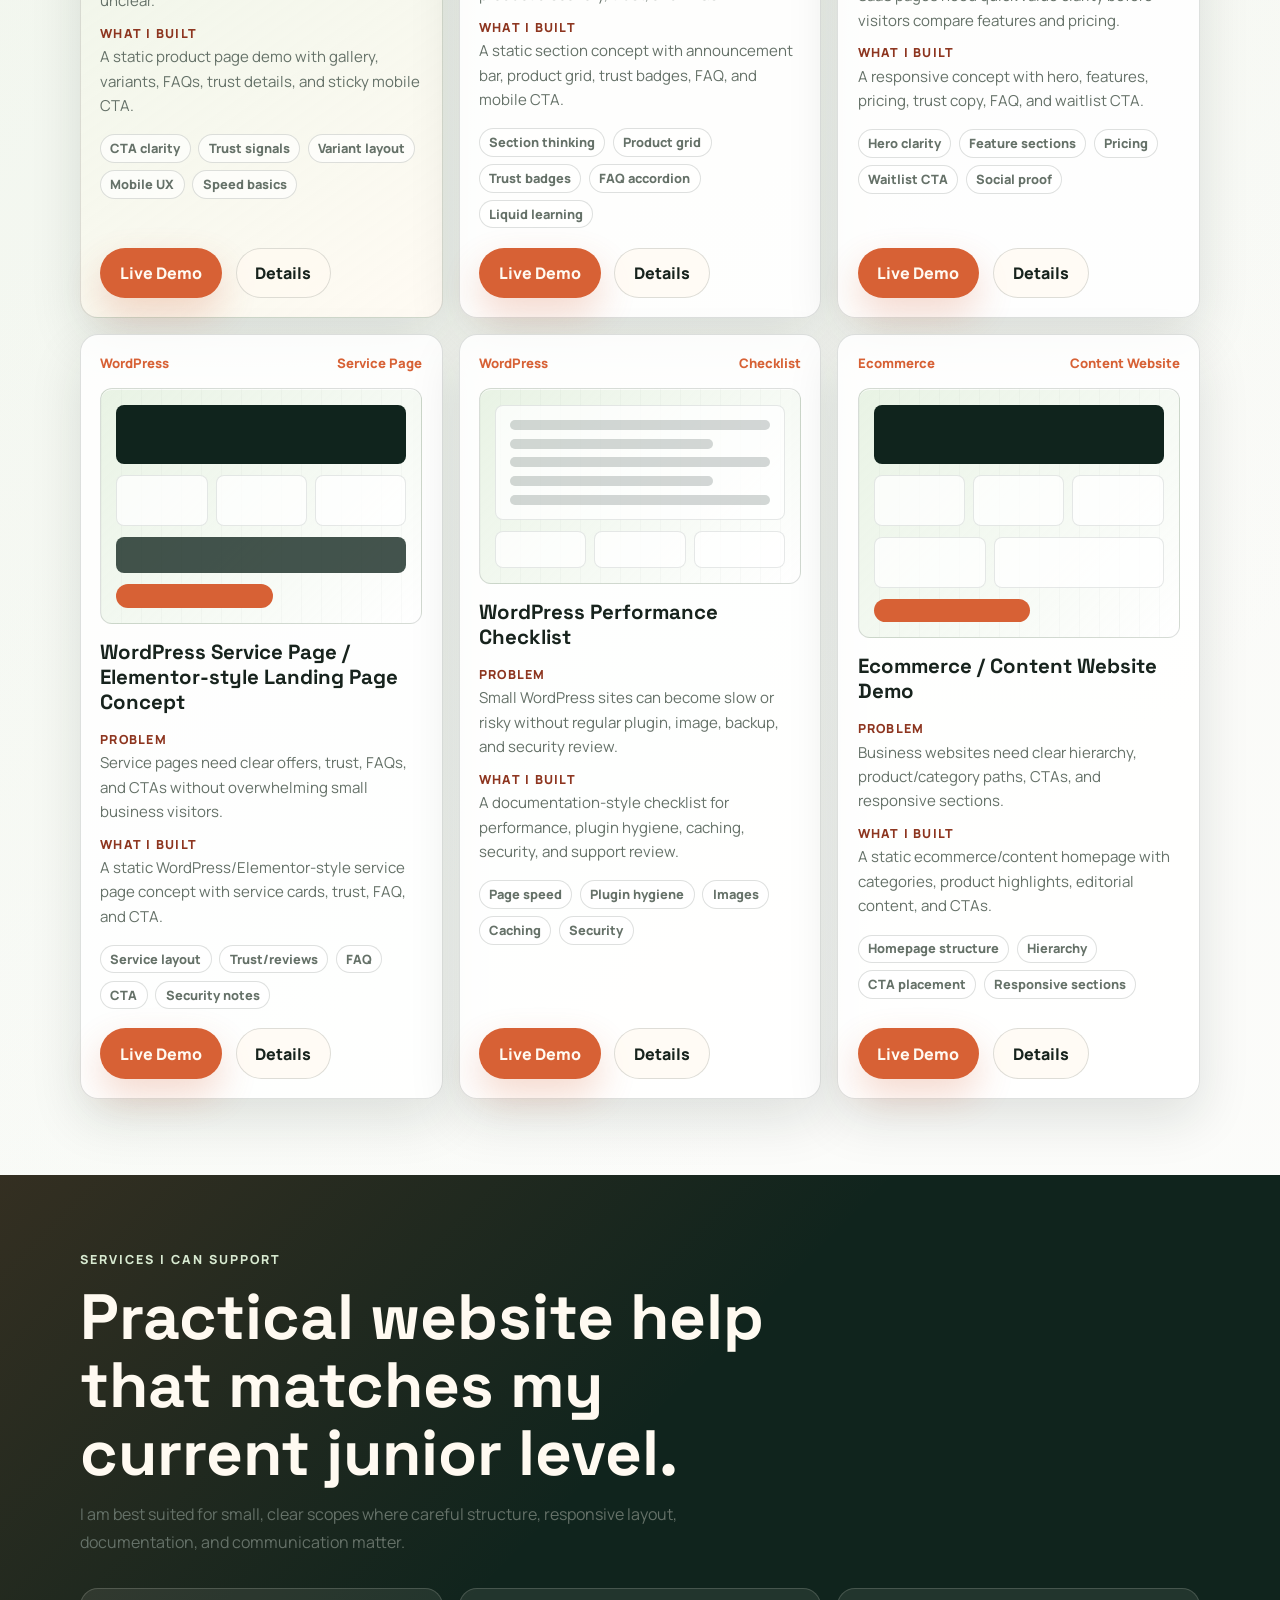
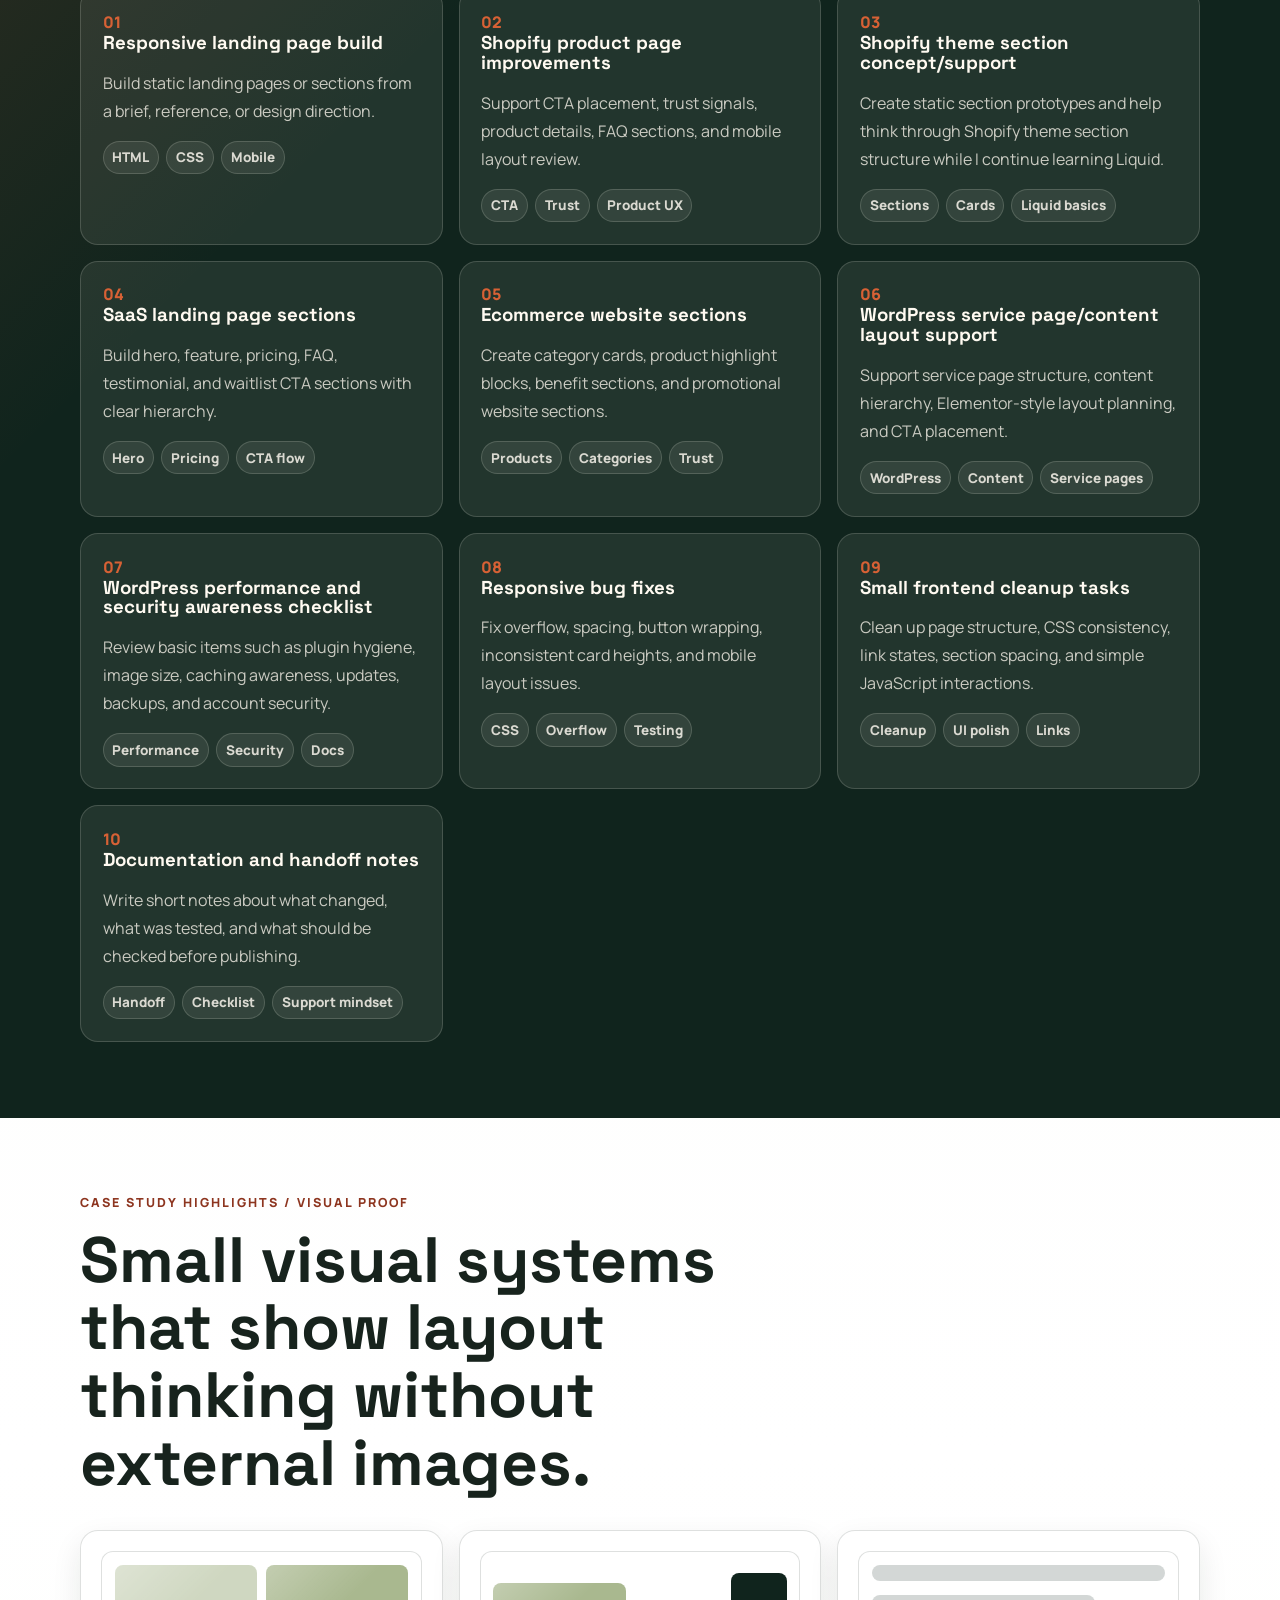
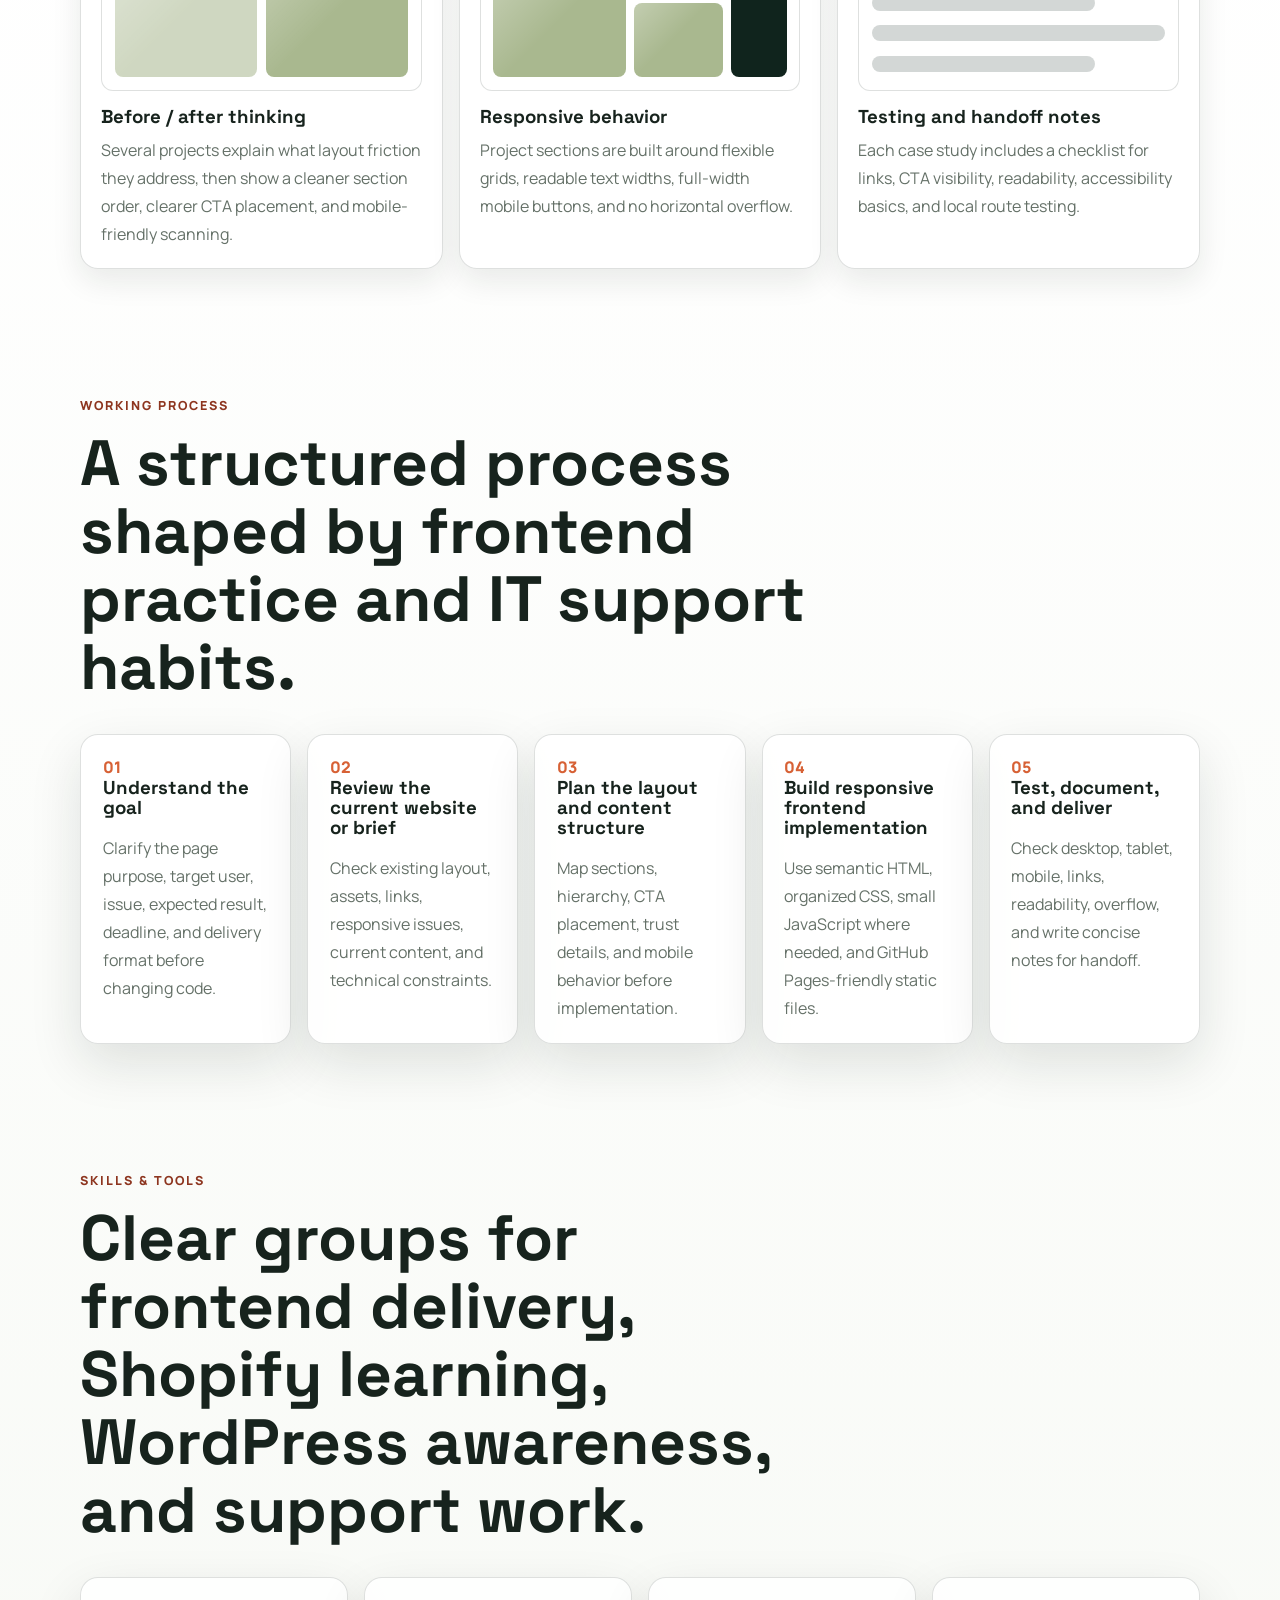
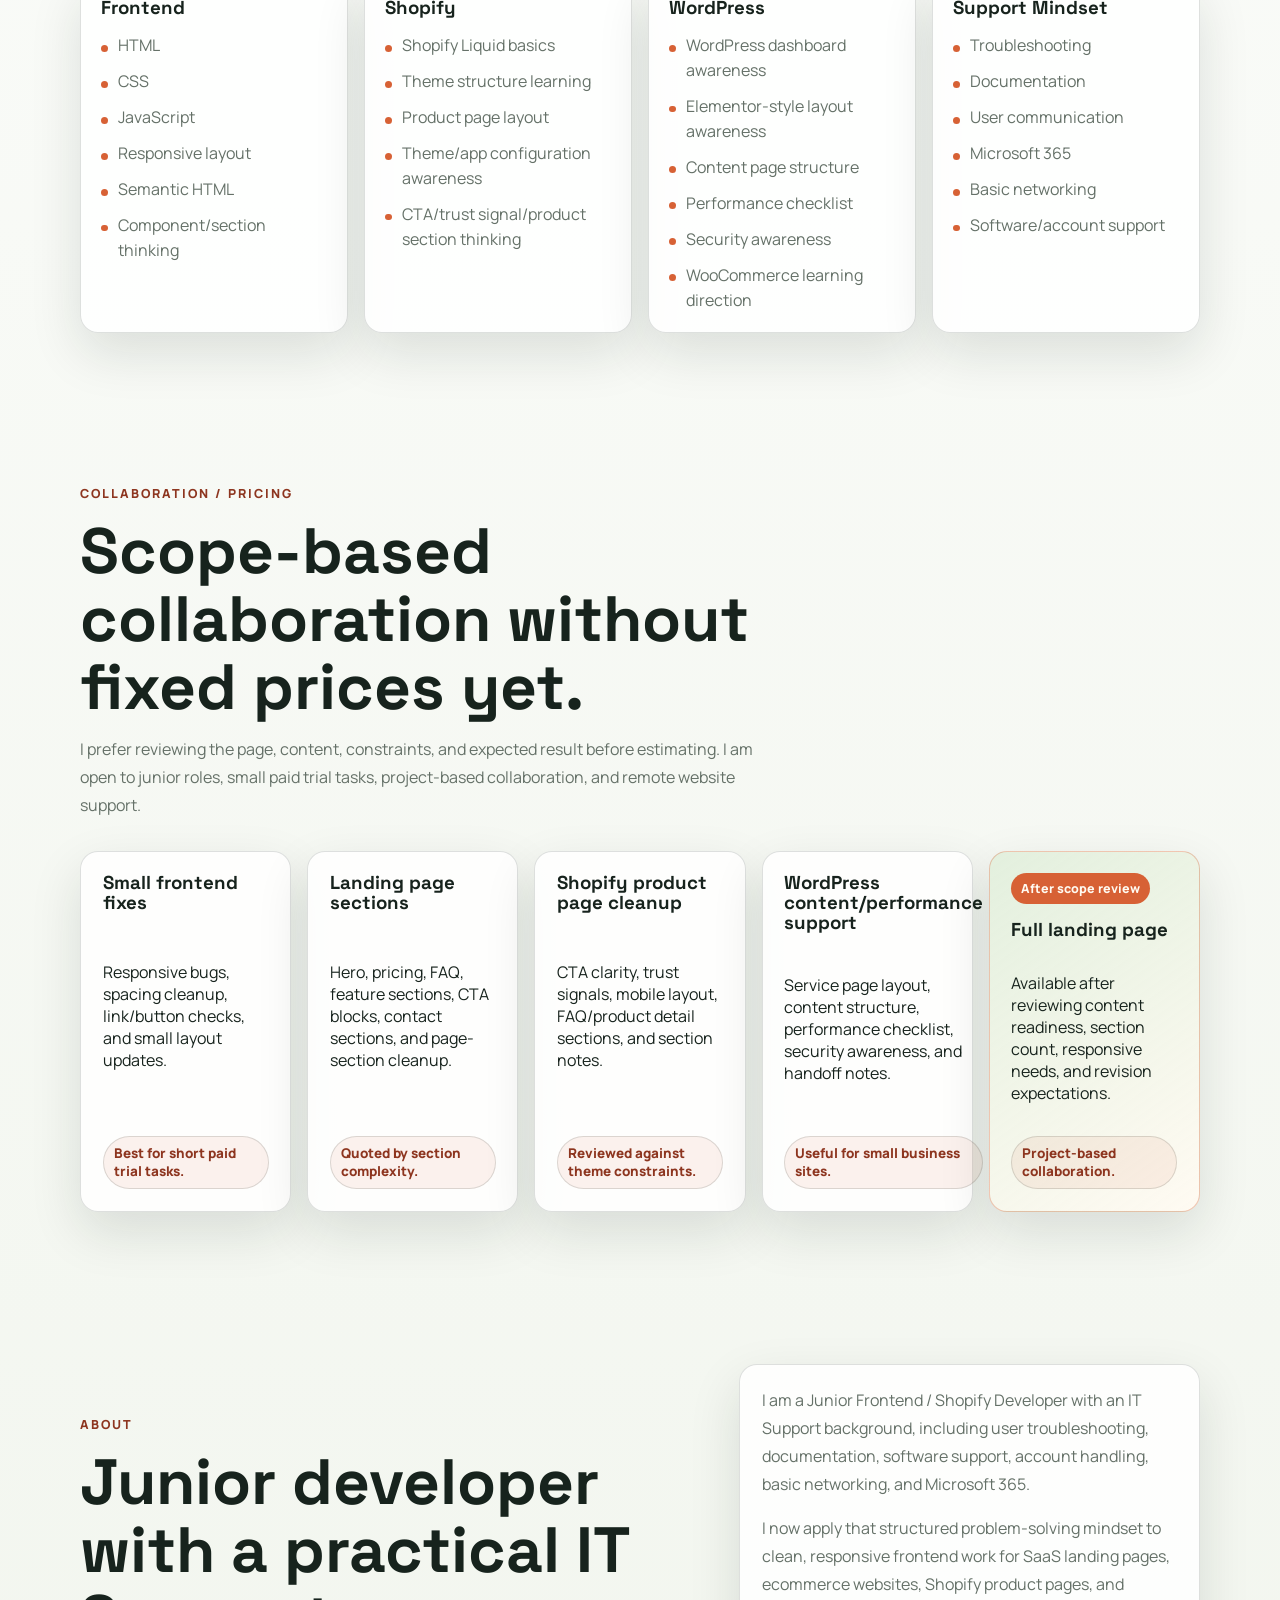
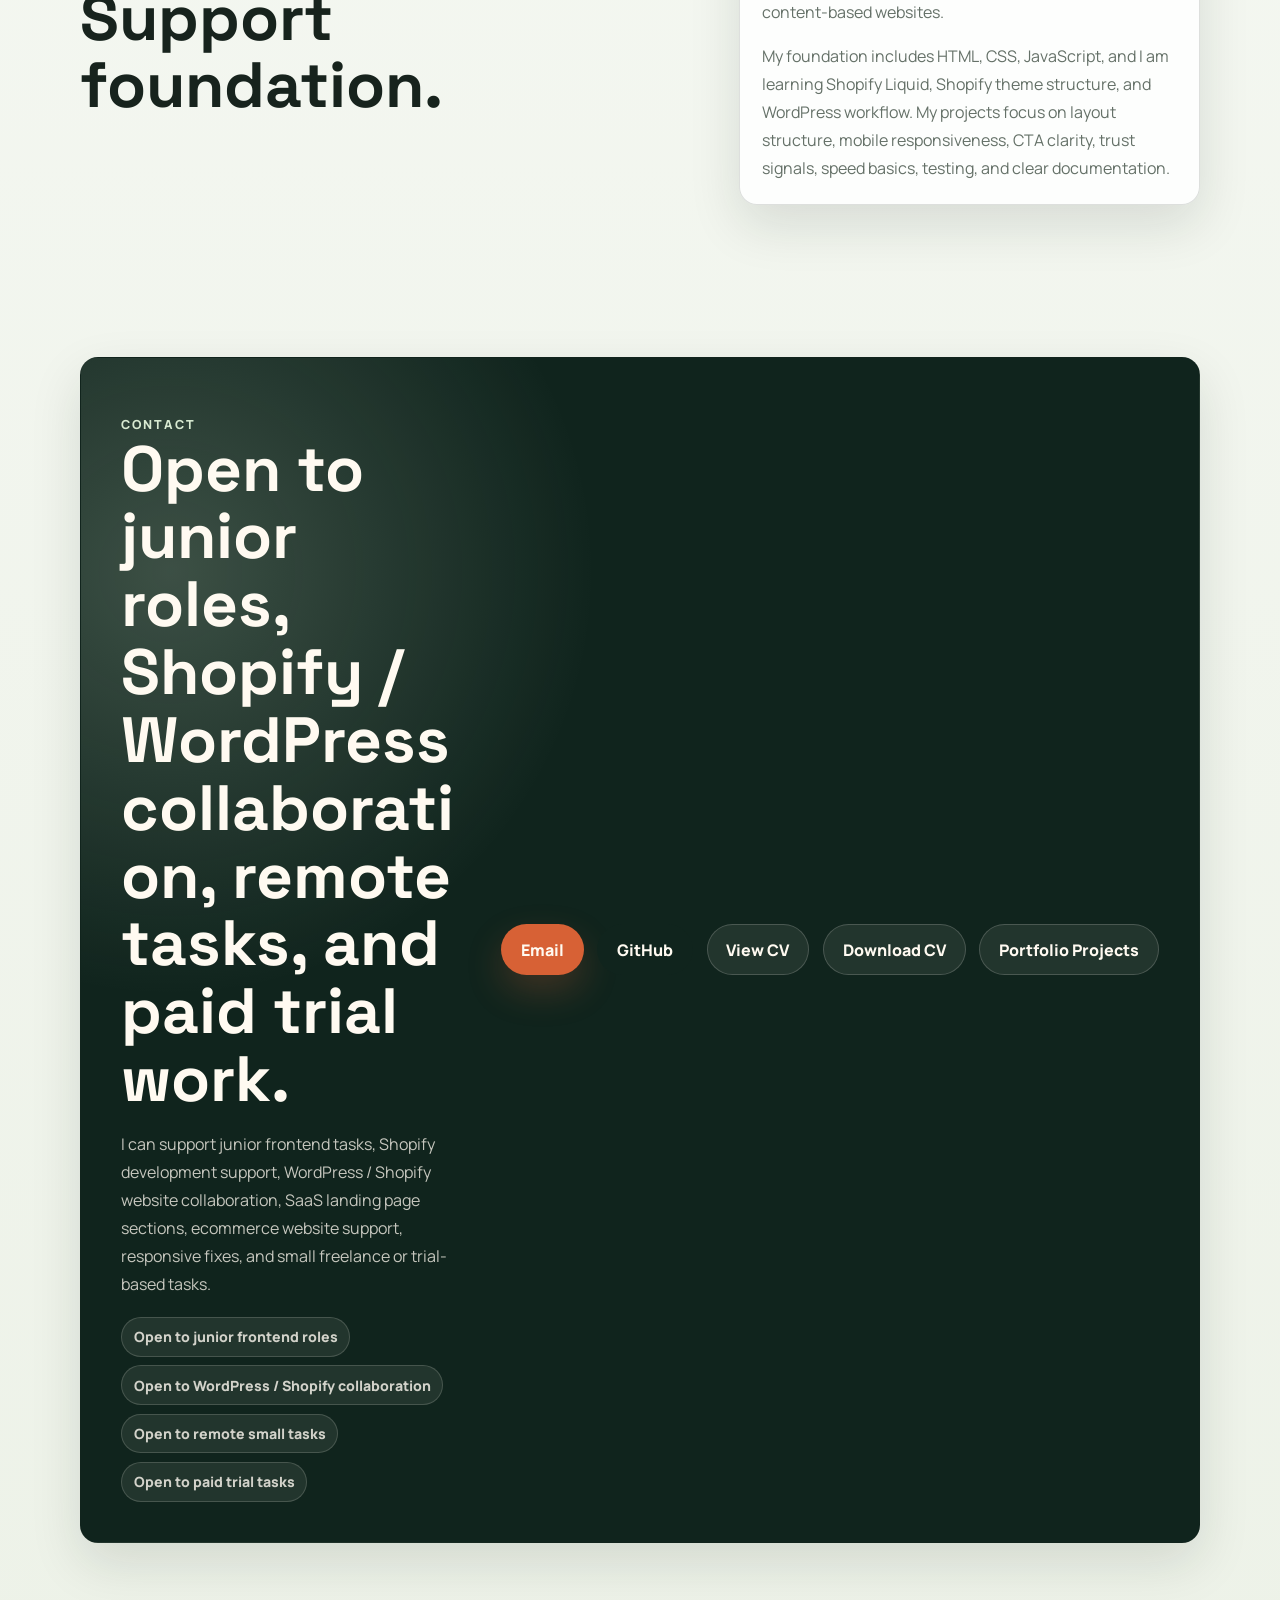
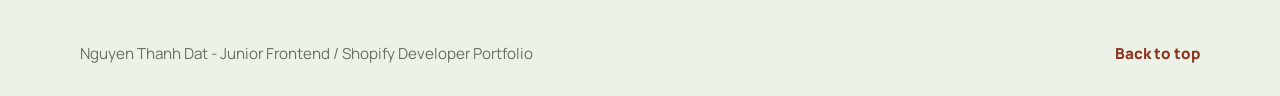
==== commit 2c057be9: "Polish project case study previews" ====
--- a/index.html
+++ b/index.html
@@ -5,16 +5,16 @@
     <meta name="viewport" content="width=device-width, initial-scale=1.0" />
     <meta
       name="description"
-      content="Portfolio of Nguyen Thanh Dat, a Junior Frontend / Shopify Developer focused on responsive SaaS landing pages, ecommerce websites, Shopify product pages, and practical frontend implementation."
+      content="Portfolio of Nguyen Thanh Dat, a Junior Frontend / Shopify Developer with IT Support background, focused on responsive SaaS, ecommerce, Shopify, WordPress, and landing page support."
     />
-    <title>Nguyen Thanh Dat | Junior Frontend / Shopify Developer</title>
+    <title>Nguyen Thanh Dat | Junior Frontend / Shopify Developer Portfolio</title>
     <link rel="canonical" href="https://liam4503.github.io/shopify-frontend-portfolio/" />
     <meta name="robots" content="index, follow" />
     <meta name="author" content="Nguyen Thanh Dat" />
-    <meta property="og:title" content="Nguyen Thanh Dat | Junior Frontend / Shopify Developer" />
+    <meta property="og:title" content="Nguyen Thanh Dat | Junior Frontend / Shopify Developer Portfolio" />
     <meta
       property="og:description"
-      content="Portfolio of Nguyen Thanh Dat, a Junior Frontend / Shopify Developer focused on responsive SaaS landing pages, ecommerce websites, Shopify product pages, and practical frontend implementation."
+      content="Junior frontend portfolio for Shopify, WordPress, SaaS landing pages, ecommerce sections, responsive fixes, documentation, and website collaboration support."
     />
     <meta property="og:type" content="website" />
     <meta property="og:url" content="https://liam4503.github.io/shopify-frontend-portfolio/" />
@@ -24,10 +24,10 @@
     <meta property="og:image:alt" content="Nguyen Thanh Dat Junior Frontend and Shopify Developer portfolio preview" />
     <meta property="og:site_name" content="Nguyen Thanh Dat Portfolio" />
     <meta name="twitter:card" content="summary_large_image" />
-    <meta name="twitter:title" content="Nguyen Thanh Dat | Junior Frontend / Shopify Developer" />
+    <meta name="twitter:title" content="Nguyen Thanh Dat | Junior Frontend / Shopify Developer Portfolio" />
     <meta
       name="twitter:description"
-      content="Portfolio of Nguyen Thanh Dat, a Junior Frontend / Shopify Developer focused on responsive SaaS landing pages, ecommerce websites, Shopify product pages, and practical frontend implementation."
+      content="Junior frontend portfolio for Shopify, WordPress, SaaS landing pages, ecommerce sections, responsive fixes, documentation, and website collaboration support."
     />
     <meta name="twitter:image" content="https://liam4503.github.io/shopify-frontend-portfolio/assets/og-image.png" />
     <meta name="twitter:image:alt" content="Nguyen Thanh Dat Junior Frontend and Shopify Developer portfolio preview" />
@@ -79,30 +79,36 @@
         <div class="container hero-grid">
           <div class="hero-copy reveal">
             <p class="eyebrow">Junior Frontend / Shopify Developer</p>
-            <h1>Practical website support for SaaS, ecommerce, Shopify pages, and landing pages.</h1>
+            <h1>Careful frontend support for SaaS, ecommerce, Shopify pages, and landing pages.</h1>
             <p class="hero-text">
-              I build clean, responsive frontend interfaces and practice
-              Shopify-focused improvements such as product page structure, CTA
-              clarity, trust signals, mobile layout, and speed basics.
-            </p>
+              I build clean static HTML/CSS/JavaScript interfaces and practice
+              practical website improvements: responsive layouts, CTA clarity,
+              product page structure, trust signals, WordPress support notes,
+              and clear handoff documentation.
+            </p>
+            <ul class="hero-proof-list" aria-label="Portfolio positioning">
+              <li>Frontend layout thinking</li>
+              <li>Shopify and WordPress learning direction</li>
+              <li>IT Support troubleshooting mindset</li>
+            </ul>
           </div>
 
           <div class="hero-right reveal reveal-delay">
             <aside class="hero-card" aria-label="Portfolio focus summary">
               <p class="card-kicker">Portfolio Focus</p>
-              <h2>Structured frontend help for small website tasks and junior collaboration.</h2>
+              <h2>Junior developer work with practical support habits.</h2>
               <div class="focus-list">
                 <article>
                   <span>01</span>
-                  <p>Responsive static pages and landing page sections using HTML, CSS, and vanilla JavaScript.</p>
+                  <p>Responsive landing pages, ecommerce sections, and content layouts using lightweight static code.</p>
                 </article>
                 <article>
                   <span>02</span>
-                  <p>Shopify product page thinking: layout, CTA placement, trust details, FAQ content, and mobile usability.</p>
+                  <p>Shopify product and theme-section thinking: CTA placement, trust details, product cards, FAQs, and mobile flow.</p>
                 </article>
                 <article>
                   <span>03</span>
-                  <p>IT support background with careful troubleshooting, documentation, communication, and follow-through.</p>
+                  <p>IT Support background in troubleshooting, documentation, user communication, Microsoft 365, and basic networking.</p>
                 </article>
               </div>
             </aside>
@@ -127,36 +133,97 @@
       <section class="section" id="projects">
         <div class="container">
           <div class="section-heading reveal">
-            <p class="eyebrow">Featured Projects / Case Studies</p>
-            <h2>Practice projects framed around real website problems.</h2>
-          </div>
-
-          <div class="projects-grid projects-grid-four">
+            <p class="eyebrow">Featured Case Studies</p>
+            <h2>Six practice projects framed around real website support problems.</h2>
+            <p>
+              These are static concept and demo projects. They are designed to
+              show how I think about layout, user flow, responsive behavior,
+              performance awareness, and documentation.
+            </p>
+          </div>
+
+          <div class="projects-grid projects-grid-six">
             <article class="project-card project-card-featured reveal">
               <div class="project-topline">
                 <span>Shopify</span>
                 <span>Product Page</span>
               </div>
+              <div class="project-preview preview-product" aria-label="Shopify product page mockup preview">
+                <div class="mock-browser-bar"><span></span><span></span><span></span></div>
+                <div class="mock-product-grid">
+                  <div class="mock-product-image"></div>
+                  <div class="mock-product-info">
+                    <div class="mock-product-title">Canvas Pack</div>
+                    <div class="mock-product-price">$49.00</div>
+                    <div class="mock-variants" aria-hidden="true">
+                      <span>Forest</span><span>Sand</span><span>Black</span>
+                    </div>
+                    <div class="mock-cta">Add to cart</div>
+                    <div class="mock-trust" aria-hidden="true">
+                      <span></span><span></span><span></span>
+                    </div>
+                  </div>
+                </div>
+              </div>
               <h3>Shopify Product Page Demo</h3>
               <dl class="project-summary-list">
                 <div>
                   <dt>Problem</dt>
-                  <dd>Product pages can lose buyers when the CTA, benefits, trust details, and mobile flow are unclear.</dd>
+                  <dd>Buying friction increases when CTA, trust details, product info, and mobile flow are unclear.</dd>
                 </div>
                 <div>
                   <dt>What I built</dt>
-                  <dd>A static Shopify-style product page demo with gallery, variants, quantity controls, FAQ, and sticky mobile CTA.</dd>
+                  <dd>A static product page demo with gallery, variants, FAQs, trust details, and sticky mobile CTA.</dd>
                 </div>
               </dl>
-              <div class="project-tags" aria-label="Key focus areas">
+              <div class="project-tags" aria-label="Focus areas">
                 <span>CTA clarity</span>
                 <span>Trust signals</span>
+                <span>Variant layout</span>
                 <span>Mobile UX</span>
+                <span>Speed basics</span>
+              </div>
+              <div class="card-actions">
+                <a class="button button-primary" href="./shopify-product-demo.html">Live Demo</a>
+                <a class="button button-ghost" href="./shopify-product-page.html">Details</a>
+              </div>
+            </article>
+
+            <article class="project-card reveal">
+              <div class="project-topline">
+                <span>Shopify</span>
+                <span>Theme Section</span>
+              </div>
+              <div class="project-preview preview-theme" aria-label="Shopify theme section mockup preview">
+                <div class="mock-announcement"></div>
+                <div class="mock-card-grid">
+                  <span></span><span></span><span></span>
+                </div>
+                <div class="mock-badges"><i></i><i></i><i></i></div>
+                <div class="mock-accordion-line"></div>
+                <div class="mock-mobile-cta"></div>
+              </div>
+              <h3>Shopify Theme Section Concept</h3>
+              <dl class="project-summary-list">
+                <div>
+                  <dt>Problem</dt>
+                  <dd>Stores need reusable sections for promotion, product discovery, trust, and FAQs.</dd>
+                </div>
+                <div>
+                  <dt>What I built</dt>
+                  <dd>A static section concept with announcement bar, product grid, trust badges, FAQ, and mobile CTA.</dd>
+                </div>
+              </dl>
+              <div class="project-tags" aria-label="Focus areas">
+                <span>Section thinking</span>
+                <span>Product grid</span>
+                <span>Trust badges</span>
                 <span>FAQ accordion</span>
+                <span>Liquid learning</span>
               </div>
               <div class="card-actions">
-                <a class="button button-primary" href="./shopify-product-demo.html">View Shopify Demo</a>
-                <a class="button button-ghost" href="./shopify-product-page.html">Read Shopify Details</a>
+                <a class="button button-primary" href="./shopify-theme-section.html#theme-demo">Live Demo</a>
+                <a class="button button-ghost" href="./shopify-theme-section.html">Details</a>
               </div>
             </article>
 
@@ -165,26 +232,72 @@
                 <span>SaaS</span>
                 <span>Landing Page</span>
               </div>
+              <div class="project-preview preview-saas" aria-label="SaaS landing page mockup preview">
+                <div class="mock-saas-hero">
+                  <span></span>
+                  <strong></strong>
+                  <em></em>
+                </div>
+                <div class="mock-feature-row"><i></i><i></i><i></i></div>
+                <div class="mock-pricing-row"><b></b><b></b><b></b></div>
+                <div class="mock-waitlist"></div>
+              </div>
               <h3>SaaS Landing Page Concept</h3>
               <dl class="project-summary-list">
                 <div>
                   <dt>Problem</dt>
-                  <dd>A SaaS page needs to explain value quickly and guide visitors through features, proof, pricing, and CTA sections.</dd>
+                  <dd>SaaS pages need quick value clarity before visitors compare features and pricing.</dd>
                 </div>
                 <div>
                   <dt>What I built</dt>
-                  <dd>A responsive SaaS landing page concept with hero, feature cards, process steps, pricing cards, FAQ, and CTA feedback.</dd>
+                  <dd>A responsive concept with hero, features, pricing, trust copy, FAQ, and waitlist CTA.</dd>
                 </div>
               </dl>
-              <div class="project-tags" aria-label="Key focus areas">
-                <span>Hero messaging</span>
-                <span>Responsive grids</span>
-                <span>Pricing section</span>
-                <span>CTA flow</span>
+              <div class="project-tags" aria-label="Focus areas">
+                <span>Hero clarity</span>
+                <span>Feature sections</span>
+                <span>Pricing</span>
+                <span>Waitlist CTA</span>
+                <span>Social proof</span>
               </div>
               <div class="card-actions">
-                <a class="button button-primary" href="./saas-landing-page.html">View SaaS Demo</a>
-                <a class="button button-ghost" href="./saas-landing-page.html#case-study">Read SaaS Details</a>
+                <a class="button button-primary" href="./saas-landing-page.html#demo-preview">Live Demo</a>
+                <a class="button button-ghost" href="./saas-landing-page.html#case-study">Details</a>
+              </div>
+            </article>
+
+            <article class="project-card reveal">
+              <div class="project-topline">
+                <span>WordPress</span>
+                <span>Service Page</span>
+              </div>
+              <div class="project-preview preview-service" aria-label="WordPress service page mockup preview">
+                <div class="mock-service-hero"></div>
+                <div class="mock-service-cards"><span></span><span></span><span></span></div>
+                <div class="mock-review-block"></div>
+                <div class="mock-service-cta"></div>
+              </div>
+              <h3>WordPress Service Page / Elementor-style Landing Page Concept</h3>
+              <dl class="project-summary-list">
+                <div>
+                  <dt>Problem</dt>
+                  <dd>Service pages need clear offers, trust, FAQs, and CTAs without overwhelming small business visitors.</dd>
+                </div>
+                <div>
+                  <dt>What I built</dt>
+                  <dd>A static WordPress/Elementor-style service page concept with service cards, trust, FAQ, and CTA.</dd>
+                </div>
+              </dl>
+              <div class="project-tags" aria-label="Focus areas">
+                <span>Service layout</span>
+                <span>Trust/reviews</span>
+                <span>FAQ</span>
+                <span>CTA</span>
+                <span>Security notes</span>
+              </div>
+              <div class="card-actions">
+                <a class="button button-primary" href="./wordpress-service-page.html#service-demo">Live Demo</a>
+                <a class="button button-ghost" href="./wordpress-service-page.html">Details</a>
               </div>
             </article>
 
@@ -193,54 +306,67 @@
                 <span>WordPress</span>
                 <span>Checklist</span>
               </div>
+              <div class="project-preview preview-checklist" aria-label="WordPress checklist mockup preview">
+                <div class="mock-checklist-card">
+                  <span></span><span></span><span></span><span></span><span></span>
+                </div>
+                <div class="mock-status-row"><i></i><i></i><i></i></div>
+              </div>
               <h3>WordPress Performance Checklist</h3>
               <dl class="project-summary-list">
                 <div>
                   <dt>Problem</dt>
-                  <dd>Small WordPress sites often become slow or risky because updates, plugins, backups, and image sizes are not reviewed.</dd>
+                  <dd>Small WordPress sites can become slow or risky without regular plugin, image, backup, and security review.</dd>
                 </div>
                 <div>
                   <dt>What I built</dt>
-                  <dd>A structured checklist page connecting IT support thinking with WordPress content, security, and performance basics.</dd>
+                  <dd>A documentation-style checklist for performance, plugin hygiene, caching, security, and support review.</dd>
                 </div>
               </dl>
-              <div class="project-tags" aria-label="Key focus areas">
+              <div class="project-tags" aria-label="Focus areas">
+                <span>Page speed</span>
                 <span>Plugin hygiene</span>
-                <span>Backups</span>
-                <span>Image weight</span>
-                <span>Basic hardening</span>
+                <span>Images</span>
+                <span>Caching</span>
+                <span>Security</span>
               </div>
               <div class="card-actions">
-                <a class="button button-primary" href="./wordpress-performance-checklist.html#checklist-demo">View WordPress Checklist</a>
-                <a class="button button-ghost" href="./wordpress-performance-checklist.html">Read WordPress Details</a>
+                <a class="button button-primary" href="./wordpress-performance-checklist.html#checklist-demo">Live Demo</a>
+                <a class="button button-ghost" href="./wordpress-performance-checklist.html">Details</a>
               </div>
             </article>
 
             <article class="project-card reveal">
               <div class="project-topline">
                 <span>Ecommerce</span>
-                <span>Content Site</span>
+                <span>Content Website</span>
+              </div>
+              <div class="project-preview preview-content" aria-label="Ecommerce content website mockup preview">
+                <div class="mock-content-hero"></div>
+                <div class="mock-category-row"><span></span><span></span><span></span></div>
+                <div class="mock-content-split"><i></i><b></b></div>
+                <div class="mock-content-cta"></div>
               </div>
               <h3>Ecommerce / Content Website Demo</h3>
               <dl class="project-summary-list">
                 <div>
                   <dt>Problem</dt>
-                  <dd>Content-led ecommerce pages need product/category visibility, trust, readable content blocks, and mobile-friendly navigation.</dd>
+                  <dd>Business websites need clear hierarchy, product/category paths, CTAs, and responsive sections.</dd>
                 </div>
                 <div>
                   <dt>What I built</dt>
-                  <dd>A static demo for an ecommerce/content homepage with category cards, editorial sections, product highlights, and CTAs.</dd>
+                  <dd>A static ecommerce/content homepage with categories, product highlights, editorial content, and CTAs.</dd>
                 </div>
               </dl>
-              <div class="project-tags" aria-label="Key focus areas">
-                <span>Content layout</span>
-                <span>Ecommerce sections</span>
-                <span>Responsive cards</span>
-                <span>Conversion basics</span>
+              <div class="project-tags" aria-label="Focus areas">
+                <span>Homepage structure</span>
+                <span>Hierarchy</span>
+                <span>CTA placement</span>
+                <span>Responsive sections</span>
               </div>
               <div class="card-actions">
-                <a class="button button-primary" href="./ecommerce-content-website.html#demo-preview">View Ecommerce Demo</a>
-                <a class="button button-ghost" href="./ecommerce-content-website.html">Read Ecommerce Details</a>
+                <a class="button button-primary" href="./ecommerce-content-website.html#demo-preview">Live Demo</a>
+                <a class="button button-ghost" href="./ecommerce-content-website.html">Details</a>
               </div>
             </article>
           </div>
@@ -250,78 +376,112 @@
       <section class="section services-section" id="services">
         <div class="container">
           <div class="section-heading reveal">
-            <p class="eyebrow">Services</p>
-            <h2>Practical website support I can offer as a junior developer.</h2>
+            <p class="eyebrow">Services I Can Support</p>
+            <h2>Practical website help that matches my current junior level.</h2>
+            <p>
+              I am best suited for small, clear scopes where careful structure,
+              responsive layout, documentation, and communication matter.
+            </p>
           </div>
 
           <div class="services-grid services-grid-wide">
             <article class="service-card reveal">
               <span class="service-number">01</span>
               <h3>Responsive landing page build</h3>
-              <p>Build static landing pages or page sections from a clear brief or design reference. Focus on clean structure, mobile layout, and readable spacing.</p>
+              <p>Build static landing pages or sections from a brief, reference, or design direction.</p>
+              <div class="service-tags"><span>HTML</span><span>CSS</span><span>Mobile</span></div>
             </article>
             <article class="service-card reveal">
               <span class="service-number">02</span>
               <h3>Shopify product page improvements</h3>
-              <p>Support product page layout, CTA placement, trust signals, FAQ sections, and basic theme structure adjustments while continuing to learn Liquid.</p>
+              <p>Support CTA placement, trust signals, product details, FAQ sections, and mobile layout review.</p>
+              <div class="service-tags"><span>CTA</span><span>Trust</span><span>Product UX</span></div>
             </article>
             <article class="service-card reveal">
               <span class="service-number">03</span>
-              <h3>Ecommerce website sections</h3>
-              <p>Create product highlights, category blocks, benefit sections, collection-style layouts, and simple promotional sections for ecommerce pages.</p>
+              <h3>Shopify theme section concept/support</h3>
+              <p>Create static section prototypes and help think through Shopify theme section structure while I continue learning Liquid.</p>
+              <div class="service-tags"><span>Sections</span><span>Cards</span><span>Liquid basics</span></div>
             </article>
             <article class="service-card reveal">
               <span class="service-number">04</span>
               <h3>SaaS landing page sections</h3>
-              <p>Build hero, feature, pricing, FAQ, testimonial, and final CTA sections with clear hierarchy and responsive behavior.</p>
+              <p>Build hero, feature, pricing, FAQ, testimonial, and waitlist CTA sections with clear hierarchy.</p>
+              <div class="service-tags"><span>Hero</span><span>Pricing</span><span>CTA flow</span></div>
             </article>
             <article class="service-card reveal">
               <span class="service-number">05</span>
-              <h3>WordPress content/performance support</h3>
-              <p>Help review content layout, image weight, plugin hygiene, backup awareness, and basic performance checklist items for small WordPress sites.</p>
+              <h3>Ecommerce website sections</h3>
+              <p>Create category cards, product highlight blocks, benefit sections, and promotional website sections.</p>
+              <div class="service-tags"><span>Products</span><span>Categories</span><span>Trust</span></div>
             </article>
             <article class="service-card reveal">
               <span class="service-number">06</span>
+              <h3>WordPress service page/content layout support</h3>
+              <p>Support service page structure, content hierarchy, Elementor-style layout planning, and CTA placement.</p>
+              <div class="service-tags"><span>WordPress</span><span>Content</span><span>Service pages</span></div>
+            </article>
+            <article class="service-card reveal">
+              <span class="service-number">07</span>
+              <h3>WordPress performance and security awareness checklist</h3>
+              <p>Review basic items such as plugin hygiene, image size, caching awareness, updates, backups, and account security.</p>
+              <div class="service-tags"><span>Performance</span><span>Security</span><span>Docs</span></div>
+            </article>
+            <article class="service-card reveal">
+              <span class="service-number">08</span>
               <h3>Responsive bug fixes</h3>
-              <p>Fix layout issues such as overflow, broken spacing, inconsistent card heights, mobile navigation problems, and CTA alignment.</p>
-            </article>
-            <article class="service-card reveal">
-              <span class="service-number">07</span>
+              <p>Fix overflow, spacing, button wrapping, inconsistent card heights, and mobile layout issues.</p>
+              <div class="service-tags"><span>CSS</span><span>Overflow</span><span>Testing</span></div>
+            </article>
+            <article class="service-card reveal">
+              <span class="service-number">09</span>
               <h3>Small frontend cleanup tasks</h3>
-              <p>Clean up HTML structure, improve CSS organization, adjust button/link states, and document what changed for easier review.</p>
-            </article>
-          </div>
-        </div>
-      </section>
-
-      <section class="section collaboration-section" id="collaboration">
+              <p>Clean up page structure, CSS consistency, link states, section spacing, and simple JavaScript interactions.</p>
+              <div class="service-tags"><span>Cleanup</span><span>UI polish</span><span>Links</span></div>
+            </article>
+            <article class="service-card reveal">
+              <span class="service-number">10</span>
+              <h3>Documentation and handoff notes</h3>
+              <p>Write short notes about what changed, what was tested, and what should be checked before publishing.</p>
+              <div class="service-tags"><span>Handoff</span><span>Checklist</span><span>Support mindset</span></div>
+            </article>
+          </div>
+        </div>
+      </section>
+
+      <section class="section" id="proof">
         <div class="container">
           <div class="section-heading reveal">
-            <p class="eyebrow">Pricing / Collaboration</p>
-            <h2>Scope-based collaboration for small tasks and trial work.</h2>
-          </div>
-
-          <div class="pricing-grid collaboration-grid">
-            <article class="pricing-card reveal">
-              <h3>Small fixes</h3>
-              <p>Quoted per task after reviewing the issue, current page, and expected result.</p>
-            </article>
-            <article class="pricing-card reveal">
-              <h3>Landing page sections</h3>
-              <p>Quoted per section based on content, layout complexity, responsiveness, and handoff requirements.</p>
-            </article>
-            <article class="pricing-card reveal">
-              <h3>Shopify product page improvements</h3>
-              <p>Quoted per task after checking the product page goal, theme constraints, and required content changes.</p>
-            </article>
-            <article class="pricing-card reveal">
-              <h3>Full landing page</h3>
-              <p>Quoted after scope review, including section count, content readiness, responsive needs, and revision expectations.</p>
-            </article>
-            <article class="pricing-card pricing-card-featured reveal">
-              <span class="plan-badge">Available</span>
-              <h3>Paid trial tasks</h3>
-              <p>I am open to small paid trial tasks so we can test communication, delivery quality, and fit before larger work.</p>
+            <p class="eyebrow">Case Study Highlights / Visual Proof</p>
+            <h2>Small visual systems that show layout thinking without external images.</h2>
+          </div>
+          <div class="proof-grid">
+            <article class="proof-card reveal">
+              <div class="proof-visual proof-before-after" aria-hidden="true">
+                <span></span>
+                <span></span>
+              </div>
+              <h3>Before / after thinking</h3>
+              <p>Several projects explain what layout friction they address, then show a cleaner section order, clearer CTA placement, and mobile-friendly scanning.</p>
+            </article>
+            <article class="proof-card reveal">
+              <div class="proof-visual proof-responsive" aria-hidden="true">
+                <span></span>
+                <span></span>
+                <span></span>
+              </div>
+              <h3>Responsive behavior</h3>
+              <p>Project sections are built around flexible grids, readable text widths, full-width mobile buttons, and no horizontal overflow.</p>
+            </article>
+            <article class="proof-card reveal">
+              <div class="proof-visual proof-checks" aria-hidden="true">
+                <span></span>
+                <span></span>
+                <span></span>
+                <span></span>
+              </div>
+              <h3>Testing and handoff notes</h3>
+              <p>Each case study includes a checklist for links, CTA visibility, readability, accessibility basics, and local route testing.</p>
             </article>
           </div>
         </div>
@@ -330,30 +490,35 @@
       <section class="section section-tight" id="process">
         <div class="container">
           <div class="section-heading reveal">
-            <p class="eyebrow">Process</p>
-            <h2>A simple working process for remote collaboration.</h2>
-          </div>
-
-          <div class="steps-grid">
+            <p class="eyebrow">Working Process</p>
+            <h2>A structured process shaped by frontend practice and IT support habits.</h2>
+          </div>
+
+          <div class="steps-grid process-grid">
             <article class="step-card reveal">
               <span>01</span>
               <h3>Understand the goal</h3>
-              <p>Clarify the page purpose, target users, current issue, expected outcome, and delivery format before starting.</p>
+              <p>Clarify the page purpose, target user, issue, expected result, deadline, and delivery format before changing code.</p>
             </article>
             <article class="step-card reveal">
               <span>02</span>
-              <h3>Review the website or brief</h3>
-              <p>Check existing layout, assets, links, responsive behavior, and any technical limits from the current setup.</p>
+              <h3>Review the current website or brief</h3>
+              <p>Check existing layout, assets, links, responsive issues, current content, and technical constraints.</p>
             </article>
             <article class="step-card reveal">
               <span>03</span>
-              <h3>Build responsive implementation</h3>
-              <p>Implement the page or section with semantic HTML, organized CSS, practical JavaScript, and mobile-first checks.</p>
+              <h3>Plan the layout and content structure</h3>
+              <p>Map sections, hierarchy, CTA placement, trust details, and mobile behavior before implementation.</p>
             </article>
             <article class="step-card reveal">
               <span>04</span>
+              <h3>Build responsive frontend implementation</h3>
+              <p>Use semantic HTML, organized CSS, small JavaScript where needed, and GitHub Pages-friendly static files.</p>
+            </article>
+            <article class="step-card reveal">
+              <span>05</span>
               <h3>Test, document, and deliver</h3>
-              <p>Test common screen sizes, confirm links/buttons, note what changed, and share clear handoff details.</p>
+              <p>Check desktop, tablet, mobile, links, readability, overflow, and write concise notes for handoff.</p>
             </article>
           </div>
         </div>
@@ -362,8 +527,8 @@
       <section class="section" id="skills">
         <div class="container">
           <div class="section-heading reveal">
-            <p class="eyebrow">Skills</p>
-            <h2>Organized around frontend delivery, Shopify learning, WordPress awareness, and support habits.</h2>
+            <p class="eyebrow">Skills & Tools</p>
+            <h2>Clear groups for frontend delivery, Shopify learning, WordPress awareness, and support work.</h2>
           </div>
 
           <div class="skills-grid skills-grid-four">
@@ -374,25 +539,29 @@
                 <li>CSS</li>
                 <li>JavaScript</li>
                 <li>Responsive layout</li>
-                <li>Semantic structure</li>
+                <li>Semantic HTML</li>
+                <li>Component/section thinking</li>
               </ul>
             </article>
             <article class="skill-group reveal">
               <h3>Shopify</h3>
               <ul>
-                <li>Liquid basics</li>
-                <li>Theme structure</li>
+                <li>Shopify Liquid basics</li>
+                <li>Theme structure learning</li>
                 <li>Product page layout</li>
                 <li>Theme/app configuration awareness</li>
+                <li>CTA/trust signal/product section thinking</li>
               </ul>
             </article>
             <article class="skill-group reveal">
               <h3>WordPress</h3>
               <ul>
-                <li>Dashboard awareness</li>
-                <li>Content layout</li>
+                <li>WordPress dashboard awareness</li>
+                <li>Elementor-style layout awareness</li>
+                <li>Content page structure</li>
                 <li>Performance checklist</li>
                 <li>Security awareness</li>
+                <li>WooCommerce learning direction</li>
               </ul>
             </article>
             <article class="skill-group reveal">
@@ -400,10 +569,54 @@
               <ul>
                 <li>Troubleshooting</li>
                 <li>Documentation</li>
-                <li>Communication</li>
+                <li>User communication</li>
                 <li>Microsoft 365</li>
                 <li>Basic networking</li>
+                <li>Software/account support</li>
               </ul>
+            </article>
+          </div>
+        </div>
+      </section>
+
+      <section class="section collaboration-section" id="collaboration">
+        <div class="container">
+          <div class="section-heading reveal">
+            <p class="eyebrow">Collaboration / Pricing</p>
+            <h2>Scope-based collaboration without fixed prices yet.</h2>
+            <p>
+              I prefer reviewing the page, content, constraints, and expected
+              result before estimating. I am open to junior roles, small paid
+              trial tasks, project-based collaboration, and remote website support.
+            </p>
+          </div>
+
+          <div class="pricing-grid collaboration-grid">
+            <article class="pricing-card reveal">
+              <h3>Small frontend fixes</h3>
+              <p>Responsive bugs, spacing cleanup, link/button checks, and small layout updates.</p>
+              <span class="scope-note">Best for short paid trial tasks.</span>
+            </article>
+            <article class="pricing-card reveal">
+              <h3>Landing page sections</h3>
+              <p>Hero, pricing, FAQ, feature sections, CTA blocks, contact sections, and page-section cleanup.</p>
+              <span class="scope-note">Quoted by section complexity.</span>
+            </article>
+            <article class="pricing-card reveal">
+              <h3>Shopify product page cleanup</h3>
+              <p>CTA clarity, trust signals, mobile layout, FAQ/product detail sections, and section notes.</p>
+              <span class="scope-note">Reviewed against theme constraints.</span>
+            </article>
+            <article class="pricing-card reveal">
+              <h3>WordPress content/performance support</h3>
+              <p>Service page layout, content structure, performance checklist, security awareness, and handoff notes.</p>
+              <span class="scope-note">Useful for small business sites.</span>
+            </article>
+            <article class="pricing-card pricing-card-featured reveal">
+              <span class="plan-badge">After scope review</span>
+              <h3>Full landing page</h3>
+              <p>Available after reviewing content readiness, section count, responsive needs, and revision expectations.</p>
+              <span class="scope-note">Project-based collaboration.</span>
             </article>
           </div>
         </div>
@@ -413,7 +626,7 @@
         <div class="container split-layout">
           <div class="section-heading reveal">
             <p class="eyebrow">About</p>
-            <h2>Junior developer with a practical IT support foundation.</h2>
+            <h2>Junior developer with a practical IT Support foundation.</h2>
           </div>
           <div class="text-card reveal reveal-delay">
             <p>
@@ -429,9 +642,10 @@
             </p>
             <p>
               My foundation includes HTML, CSS, JavaScript, and I am learning
-              Shopify Liquid and Shopify theme structure. My projects focus on
-              layout structure, mobile responsiveness, CTA clarity, trust
-              signals, speed basics, testing, and clear documentation.
+              Shopify Liquid, Shopify theme structure, and WordPress workflow.
+              My projects focus on layout structure, mobile responsiveness,
+              CTA clarity, trust signals, speed basics, testing, and clear
+              documentation.
             </p>
           </div>
         </div>
@@ -441,16 +655,16 @@
         <div class="container contact-panel reveal">
           <div>
             <p class="eyebrow">Contact</p>
-            <h2>Open to junior roles, collaboration, remote small tasks, and paid trial work.</h2>
+            <h2>Open to junior roles, Shopify / WordPress collaboration, remote tasks, and paid trial work.</h2>
             <p>
-              I am available for junior WordPress / Shopify developer
-              opportunities, Shopify development support, website collaboration,
-              SaaS landing pages, ecommerce pages, responsive frontend tasks,
-              and small freelance or trial-based tasks.
+              I can support junior frontend tasks, Shopify development support,
+              WordPress / Shopify website collaboration, SaaS landing page
+              sections, ecommerce website support, responsive fixes, and small
+              freelance or trial-based tasks.
             </p>
             <ul class="contact-list" aria-label="Availability">
-              <li>Open to junior roles</li>
-              <li>Open to website collaboration</li>
+              <li>Open to junior frontend roles</li>
+              <li>Open to WordPress / Shopify collaboration</li>
               <li>Open to remote small tasks</li>
               <li>Open to paid trial tasks</li>
             </ul>
@@ -460,7 +674,7 @@
             <a class="button button-secondary" href="https://github.com/Liam4503" target="_blank" rel="noreferrer">GitHub</a>
             <a class="button button-ghost" href="./cv.html">View CV</a>
             <a class="button button-ghost" href="./Nguyen_Thanh_Dat_CV.pdf" download>Download CV</a>
-            <a class="button button-ghost" href="./index.html">View Portfolio Home</a>
+            <a class="button button-ghost" href="./index.html#projects">Portfolio Projects</a>
           </div>
         </div>
       </section>
--- a/styles.css
+++ b/styles.css
@@ -1,10 +1,10 @@
 :root {
-  --bg: #f7f1e8;
-  --bg-alt: #f0e3d1;
+  --bg: #f6f7f2;
+  --bg-alt: #e8efe3;
   --bg-strong: #10241d;
-  --surface: #fffaf1;
-  --surface-soft: rgba(255, 250, 241, 0.76);
-  --surface-muted: #eee2d1;
+  --surface: #ffffff;
+  --surface-soft: rgba(255, 255, 255, 0.84);
+  --surface-muted: #e6ece1;
   --ink: #17231d;
   --muted: #657168;
   --line: rgba(23, 35, 29, 0.14);
@@ -14,12 +14,12 @@
   --sage: #a9b88f;
   --mint: #d8ead1;
   --gold: #d7a84a;
-  --shadow: 0 24px 70px rgba(41, 30, 18, 0.14);
-  --shadow-soft: 0 16px 42px rgba(41, 30, 18, 0.1);
-  --radius-xl: 38px;
-  --radius-lg: 28px;
-  --radius-md: 20px;
-  --radius-sm: 14px;
+  --shadow: 0 20px 52px rgba(17, 31, 25, 0.12);
+  --shadow-soft: 0 12px 30px rgba(17, 31, 25, 0.09);
+  --radius-xl: 26px;
+  --radius-lg: 18px;
+  --radius-md: 12px;
+  --radius-sm: 8px;
   --container: min(1120px, calc(100% - 32px));
   --transition: 220ms ease;
 }
@@ -42,9 +42,8 @@
   color: var(--ink);
   font-family: "Manrope", sans-serif;
   background:
-    radial-gradient(circle at 12% 8%, rgba(215, 97, 53, 0.15), transparent 28%),
-    radial-gradient(circle at 88% 18%, rgba(169, 184, 143, 0.32), transparent 26%),
-    linear-gradient(180deg, var(--bg) 0%, #fbf7ef 46%, #efe1ce 100%);
+    linear-gradient(135deg, rgba(216, 234, 209, 0.38), transparent 32%),
+    linear-gradient(180deg, var(--bg) 0%, #ffffff 48%, #edf2e8 100%);
 }
 
 body.nav-open {
@@ -105,7 +104,7 @@
   position: sticky;
   top: 0;
   z-index: 50;
-  background: rgba(247, 241, 232, 0.86);
+  background: rgba(246, 247, 242, 0.9);
   border-bottom: 1px solid var(--line);
   backdrop-filter: blur(18px);
 }
@@ -129,7 +128,7 @@
   width: 44px;
   height: 44px;
   place-items: center;
-  border-radius: 16px;
+  border-radius: 12px;
   color: #fffaf1;
   font-weight: 800;
   background: var(--bg-strong);
@@ -187,7 +186,7 @@
   height: 46px;
   padding: 0;
   border: 1px solid var(--line);
-  border-radius: 16px;
+  border-radius: 12px;
   background: var(--surface);
 }
 
@@ -263,7 +262,8 @@
 h2,
 h3 {
   font-family: "Space Grotesk", sans-serif;
-  line-height: 1.02;
+  line-height: 1.06;
+  overflow-wrap: break-word;
 }
 
 h1,
@@ -277,26 +277,26 @@
   max-width: 20ch;
   margin-bottom: 0.85rem;
   font-size: clamp(2.2rem, 3.95vw, 3.95rem);
-  letter-spacing: -0.035em;
+  letter-spacing: 0;
 }
 
 .case-hero h1,
 .saas-hero h1 {
-  max-width: 13ch;
+  max-width: 17ch;
   margin-bottom: 1.35rem;
-  font-size: clamp(3rem, 8vw, 6.2rem);
-  letter-spacing: -0.075em;
+  font-size: clamp(2.6rem, 5vw, 4.8rem);
+  letter-spacing: 0;
 }
 
 .case-hero h1,
 .saas-hero h1 {
-  max-width: 12ch;
+  max-width: 17ch;
 }
 
 .saas-hero h1 {
-  max-width: 14ch;
-  font-size: clamp(3rem, 6.4vw, 5.4rem);
-  letter-spacing: -0.04em;
+  max-width: 18ch;
+  font-size: clamp(2.6rem, 5vw, 4.6rem);
+  letter-spacing: 0;
 }
 
 .hero-text {
@@ -488,7 +488,7 @@
   max-width: 18ch;
   margin-bottom: 0.85rem;
   font-size: clamp(1.6rem, 2.2vw, 2.2rem);
-  letter-spacing: -0.035em;
+  letter-spacing: 0;
 }
 
 .card-kicker,
@@ -543,7 +543,7 @@
 .contact-panel h2 {
   margin-bottom: 0;
   font-size: clamp(2.1rem, 5vw, 4.2rem);
-  letter-spacing: -0.06em;
+  letter-spacing: 0;
 }
 
 .text-card,
@@ -736,26 +736,31 @@
   align-items: center;
   justify-content: space-between;
   gap: 1rem;
-  margin-bottom: 1.1rem;
+  margin-bottom: 0;
   font-size: 0.82rem;
+}
+
+.project-topline span {
+  white-space: nowrap;
 }
 
 .project-tags {
   display: flex;
   flex-wrap: wrap;
-  gap: 0.5rem;
-  margin-top: 1rem;
+  align-items: flex-start;
+  gap: 0.48rem;
+  margin-top: 0;
 }
 
 .project-summary-list {
   display: grid;
-  gap: 0.85rem;
+  gap: 0.7rem;
   margin: 0;
 }
 
 .project-summary-list div {
   display: grid;
-  gap: 0.25rem;
+  gap: 0.22rem;
 }
 
 .project-summary-list dt {
@@ -768,20 +773,24 @@
 
 .project-summary-list dd {
   margin: 0;
+  font-size: 0.94rem;
+  line-height: 1.62;
 }
 
 .project-tags span {
-  padding: 0.45rem 0.62rem;
+  padding: 0.42rem 0.58rem;
   border: 1px solid var(--line);
   border-radius: 999px;
   color: var(--muted);
-  font-size: 0.85rem;
-  background: rgba(255, 250, 241, 0.62);
+  font-size: 0.8rem;
+  font-weight: 800;
+  line-height: 1;
+  background: rgba(255, 255, 255, 0.64);
 }
 
 .project-card .card-actions {
   margin-top: auto;
-  padding-top: 1.3rem;
+  padding-top: 0.2rem;
 }
 
 .contact-panel {
@@ -871,7 +880,7 @@
 .cv-heading h1 {
   margin-bottom: 1rem;
   font-size: clamp(2.7rem, 6vw, 5rem);
-  letter-spacing: -0.045em;
+  letter-spacing: 0;
 }
 
 .cv-viewer {
@@ -917,7 +926,7 @@
 .checklist-card h2,
 .comparison-card h2 {
   font-size: clamp(1.8rem, 4vw, 2.8rem);
-  letter-spacing: -0.05em;
+  letter-spacing: 0;
 }
 
 .card-label {
@@ -1614,7 +1623,7 @@
 .testimonial-panel h2 {
   margin-bottom: 0;
   font-size: clamp(2rem, 4vw, 3.2rem);
-  letter-spacing: -0.045em;
+  letter-spacing: 0;
 }
 
 .testimonial-panel blockquote {
@@ -1668,7 +1677,7 @@
   max-width: 18ch;
   margin-bottom: 0.9rem;
   font-size: clamp(2rem, 4vw, 3.8rem);
-  letter-spacing: -0.05em;
+  letter-spacing: 0;
 }
 
 .content-demo-hero p {
@@ -1822,6 +1831,714 @@
   align-items: center;
 }
 
+.section-heading > p:not(.eyebrow) {
+  max-width: 68ch;
+  margin: 0.8rem 0 0;
+  color: var(--muted);
+  line-height: 1.75;
+}
+
+a:focus-visible,
+button:focus-visible,
+.thumbnail:focus-visible {
+  outline: 3px solid rgba(215, 97, 53, 0.52);
+  outline-offset: 3px;
+}
+
+.button {
+  white-space: nowrap;
+}
+
+.hero-proof-list {
+  display: flex;
+  flex-wrap: wrap;
+  gap: 0.55rem;
+  padding: 0;
+  margin: 1.15rem 0 0;
+  list-style: none;
+}
+
+.hero-proof-list li,
+.scope-note,
+.service-tags span {
+  border: 1px solid var(--line);
+  border-radius: 999px;
+  font-size: 0.84rem;
+  font-weight: 800;
+}
+
+.hero-proof-list li {
+  padding: 0.55rem 0.72rem;
+  color: var(--muted);
+  background: rgba(255, 255, 255, 0.68);
+}
+
+.project-card {
+  gap: 1rem;
+  padding: 1.2rem;
+}
+
+.project-card h3 {
+  margin-bottom: 0;
+  font-size: 1.28rem;
+  line-height: 1.22;
+}
+
+.project-preview {
+  position: relative;
+  display: grid;
+  min-height: 190px;
+  padding: 0.95rem;
+  overflow: hidden;
+  border: 1px solid var(--line);
+  border-radius: var(--radius-md);
+  background:
+    linear-gradient(135deg, rgba(216, 234, 209, 0.58), rgba(255, 255, 255, 0.78)),
+    var(--surface);
+  box-shadow: inset 0 1px 0 rgba(255, 255, 255, 0.7);
+  gap: 0.7rem;
+}
+
+.project-preview *,
+.project-card * {
+  min-width: 0;
+}
+
+.project-preview::before {
+  content: "";
+  position: absolute;
+  inset: 0;
+  pointer-events: none;
+  background: repeating-linear-gradient(90deg, rgba(16, 36, 29, 0.025) 0 1px, transparent 1px 20px);
+}
+
+.project-preview > * {
+  position: relative;
+}
+
+.mock-browser-bar {
+  display: flex;
+  gap: 0.32rem;
+  align-items: center;
+  height: 1.35rem;
+  padding: 0 0.45rem;
+  border-radius: 999px;
+  background: rgba(16, 36, 29, 0.88);
+}
+
+.mock-browser-bar span {
+  width: 0.42rem;
+  height: 0.42rem;
+  border-radius: 999px;
+  background: rgba(255, 255, 255, 0.72);
+}
+
+.mock-product-grid {
+  display: grid;
+  grid-template-columns: minmax(0, 0.86fr) minmax(0, 1fr);
+  gap: 0.75rem;
+  align-items: stretch;
+  margin-top: 0;
+}
+
+.mock-product-image,
+.mock-product-info,
+.mock-card-grid span,
+.mock-pricing-row b,
+.mock-feature-row i,
+.mock-service-cards span,
+.mock-checklist-card,
+.mock-status-row i,
+.mock-category-row span,
+.mock-content-split i,
+.mock-content-split b {
+  border: 1px solid rgba(16, 36, 29, 0.1);
+  border-radius: var(--radius-sm);
+  background: rgba(255, 255, 255, 0.76);
+}
+
+.mock-product-image {
+  position: relative;
+  min-height: 130px;
+  overflow: hidden;
+  background:
+    radial-gradient(circle at 62% 34%, rgba(255, 255, 255, 0.34), transparent 28%),
+    linear-gradient(135deg, rgba(255, 255, 255, 0.3), transparent 48%),
+    #8aa078;
+}
+
+.mock-product-image::before,
+.mock-product-image::after {
+  content: "";
+  position: absolute;
+  border-radius: 999px;
+  background: rgba(16, 36, 29, 0.18);
+}
+
+.mock-product-image::before {
+  width: 54%;
+  height: 54%;
+  left: 23%;
+  top: 18%;
+  border-radius: 18px 18px 26px 26px;
+  background:
+    linear-gradient(135deg, rgba(255, 255, 255, 0.28), transparent 52%),
+    rgba(16, 36, 29, 0.24);
+}
+
+.mock-product-image::after {
+  width: 42%;
+  height: 0.5rem;
+  left: 29%;
+  bottom: 1.2rem;
+}
+
+.mock-product-info {
+  display: grid;
+  gap: 0.5rem;
+  align-content: start;
+  padding: 0.78rem;
+  min-width: 0;
+}
+
+.mock-product-title,
+.mock-product-price {
+  min-width: 0;
+  line-height: 1.1;
+}
+
+.mock-product-title {
+  color: var(--ink);
+  font-family: "Space Grotesk", sans-serif;
+  font-size: 0.78rem;
+  font-weight: 800;
+  white-space: nowrap;
+  overflow: hidden;
+  text-overflow: ellipsis;
+}
+
+.mock-product-price {
+  justify-self: start;
+  padding: 0.24rem 0.42rem;
+  border-radius: 999px;
+  color: #fffaf1;
+  font-size: 0.68rem;
+  font-weight: 900;
+  background: var(--accent);
+}
+
+.mock-variants,
+.mock-trust,
+.mock-badges,
+.mock-feature-row,
+.mock-pricing-row,
+.mock-service-cards,
+.mock-status-row,
+.mock-category-row,
+.mock-content-split {
+  display: grid;
+  gap: 0.5rem;
+}
+
+.mock-variants,
+.mock-trust,
+.mock-badges,
+.mock-feature-row,
+.mock-pricing-row,
+.mock-service-cards,
+.mock-status-row,
+.mock-category-row {
+  grid-template-columns: repeat(3, minmax(0, 1fr));
+}
+
+.mock-variants span {
+  min-width: 0;
+  height: 1.24rem;
+  padding: 0 0.3rem;
+  border-radius: 999px;
+  color: var(--muted);
+  font-size: 0.54rem;
+  font-weight: 900;
+  line-height: 1.24rem;
+  text-align: center;
+  white-space: nowrap;
+  overflow: hidden;
+  text-overflow: clip;
+  background: rgba(16, 36, 29, 0.1);
+}
+
+.mock-cta,
+.mock-mobile-cta,
+.mock-waitlist,
+.mock-service-cta,
+.mock-content-cta,
+.mock-announcement,
+.mock-accordion-line {
+  height: 1.7rem;
+  border-radius: 999px;
+  background: var(--accent);
+}
+
+.mock-cta {
+  display: grid;
+  height: 1.74rem;
+  place-items: center;
+  color: #fffaf1;
+  font-size: 0.64rem;
+  font-weight: 900;
+  line-height: 1;
+  box-shadow: 0 8px 18px rgba(215, 97, 53, 0.18);
+}
+
+.mock-trust span {
+  height: 0.48rem;
+  border-radius: 999px;
+  background: rgba(16, 36, 29, 0.18);
+}
+
+.preview-theme,
+.preview-saas,
+.preview-service,
+.preview-checklist,
+.preview-content {
+  align-content: start;
+  gap: 0.68rem;
+}
+
+.mock-announcement {
+  height: 1.35rem;
+  background: var(--bg-strong);
+}
+
+.mock-card-grid {
+  display: grid;
+  grid-template-columns: repeat(3, minmax(0, 1fr));
+  gap: 0.5rem;
+}
+
+.mock-card-grid span {
+  min-height: 72px;
+}
+
+.mock-badges i {
+  height: 1.2rem;
+  border-radius: 999px;
+  background: rgba(16, 36, 29, 0.12);
+}
+
+.mock-accordion-line {
+  width: 78%;
+  height: 1.2rem;
+  background: rgba(16, 36, 29, 0.14);
+}
+
+.mock-mobile-cta {
+  justify-self: end;
+  width: 58%;
+  height: 1.45rem;
+}
+
+.mock-saas-hero {
+  display: grid;
+  gap: 0.45rem;
+  padding: 0.8rem;
+  border-radius: var(--radius-sm);
+  color: #fff;
+  background: var(--bg-strong);
+}
+
+.mock-saas-hero span,
+.mock-saas-hero strong,
+.mock-saas-hero em {
+  display: block;
+  height: 0.55rem;
+  border-radius: 999px;
+  background: rgba(255, 255, 255, 0.68);
+}
+
+.mock-saas-hero strong {
+  width: 78%;
+  height: 0.82rem;
+  background: var(--mint);
+}
+
+.mock-saas-hero em {
+  width: 42%;
+  background: var(--accent);
+}
+
+.mock-feature-row i {
+  height: 2.7rem;
+}
+
+.mock-pricing-row b {
+  height: 3.4rem;
+}
+
+.mock-waitlist {
+  width: 64%;
+  height: 1.45rem;
+}
+
+.mock-service-hero,
+.mock-review-block,
+.mock-content-hero {
+  border-radius: var(--radius-sm);
+  background: var(--bg-strong);
+}
+
+.mock-service-hero,
+.mock-content-hero {
+  height: 3.7rem;
+}
+
+.mock-service-cards span,
+.mock-category-row span {
+  height: 3.2rem;
+}
+
+.mock-review-block {
+  height: 2.3rem;
+  background: rgba(16, 36, 29, 0.78);
+}
+
+.mock-service-cta,
+.mock-content-cta {
+  width: 54%;
+  height: 1.45rem;
+}
+
+.mock-checklist-card {
+  display: grid;
+  gap: 0.55rem;
+  padding: 0.9rem;
+}
+
+.mock-checklist-card span {
+  height: 0.62rem;
+  border-radius: 999px;
+  background: rgba(16, 36, 29, 0.18);
+}
+
+.mock-checklist-card span:nth-child(2),
+.mock-checklist-card span:nth-child(4) {
+  width: 78%;
+}
+
+.mock-status-row i {
+  height: 2.3rem;
+}
+
+.mock-content-split {
+  grid-template-columns: 0.8fr 1.2fr;
+}
+
+.mock-content-split i,
+.mock-content-split b {
+  height: 3.2rem;
+}
+
+.service-tags {
+  display: flex;
+  flex-wrap: wrap;
+  gap: 0.45rem;
+  margin-top: 1rem;
+}
+
+.service-tags span {
+  padding: 0.42rem 0.55rem;
+  color: rgba(255, 250, 241, 0.82);
+  border-color: rgba(255, 250, 241, 0.16);
+  background: rgba(255, 250, 241, 0.08);
+}
+
+.proof-grid {
+  display: grid;
+  grid-template-columns: repeat(3, minmax(0, 1fr));
+  gap: 1rem;
+}
+
+.proof-card {
+  min-width: 0;
+  padding: 1.25rem;
+  border: 1px solid var(--line);
+  border-radius: var(--radius-lg);
+  background: var(--surface-soft);
+  box-shadow: var(--shadow-soft);
+}
+
+.proof-card h3 {
+  margin: 1rem 0 0.6rem;
+}
+
+.proof-card p {
+  margin-bottom: 0;
+  color: var(--muted);
+  line-height: 1.75;
+}
+
+.proof-visual {
+  display: grid;
+  gap: 0.55rem;
+  min-height: 140px;
+  padding: 0.8rem;
+  border: 1px solid var(--line);
+  border-radius: var(--radius-md);
+  background: rgba(255, 255, 255, 0.62);
+}
+
+.proof-before-after {
+  grid-template-columns: repeat(2, minmax(0, 1fr));
+}
+
+.proof-before-after span,
+.proof-responsive span,
+.proof-checks span {
+  border-radius: var(--radius-sm);
+  background:
+    linear-gradient(135deg, rgba(255, 255, 255, 0.3), transparent 46%),
+    var(--sage);
+}
+
+.proof-before-after span:first-child {
+  opacity: 0.55;
+}
+
+.proof-responsive {
+  grid-template-columns: 1.2fr 0.8fr 0.5fr;
+  align-items: end;
+}
+
+.proof-responsive span:nth-child(1) {
+  height: 94px;
+}
+
+.proof-responsive span:nth-child(2) {
+  height: 74px;
+}
+
+.proof-responsive span:nth-child(3) {
+  height: 104px;
+  background: var(--bg-strong);
+}
+
+.proof-checks span {
+  height: 1rem;
+  border-radius: 999px;
+  background: rgba(16, 36, 29, 0.18);
+}
+
+.proof-checks span:nth-child(2),
+.proof-checks span:nth-child(4) {
+  width: 76%;
+}
+
+.scope-note {
+  align-self: end;
+  justify-self: start;
+  padding: 0.48rem 0.62rem;
+  color: var(--accent-dark);
+  background: rgba(215, 97, 53, 0.08);
+}
+
+.process-grid {
+  grid-template-columns: repeat(5, minmax(0, 1fr));
+}
+
+.theme-demo,
+.service-demo {
+  display: grid;
+  gap: 1rem;
+  padding: clamp(1rem, 2.5vw, 1.5rem);
+  border: 1px solid var(--line);
+  border-radius: var(--radius-lg);
+  background: var(--surface-soft);
+  box-shadow: var(--shadow);
+}
+
+.theme-announcement {
+  display: flex;
+  flex-wrap: wrap;
+  justify-content: space-between;
+  gap: 0.75rem;
+  padding: 0.8rem 1rem;
+  border-radius: var(--radius-md);
+  color: #fffaf1;
+  font-weight: 800;
+  background: var(--bg-strong);
+}
+
+.theme-announcement a {
+  color: var(--mint);
+}
+
+.theme-hero-band,
+.service-demo-hero {
+  display: grid;
+  grid-template-columns: minmax(0, 1fr) minmax(240px, 0.44fr);
+  gap: 1rem;
+  align-items: center;
+  padding: clamp(1.2rem, 3vw, 2rem);
+  border-radius: var(--radius-md);
+  color: #fffaf1;
+  background:
+    linear-gradient(135deg, rgba(215, 97, 53, 0.2), transparent 40%),
+    var(--bg-strong);
+}
+
+.theme-hero-band h2,
+.service-demo-hero h2 {
+  max-width: 18ch;
+  margin-bottom: 0.9rem;
+  font-size: clamp(2rem, 4vw, 3.5rem);
+}
+
+.theme-hero-band p,
+.service-demo-hero p {
+  max-width: 62ch;
+  color: rgba(255, 250, 241, 0.78);
+  line-height: 1.7;
+}
+
+.theme-mini-device,
+.service-demo-panel {
+  display: grid;
+  gap: 0.8rem;
+  min-height: 220px;
+  align-content: end;
+  padding: 1rem;
+  border: 1px solid rgba(255, 250, 241, 0.18);
+  border-radius: 24px;
+  background: rgba(255, 250, 241, 0.1);
+}
+
+.theme-mini-device span {
+  display: block;
+  min-height: 96px;
+  border-radius: 18px;
+  background:
+    linear-gradient(135deg, rgba(255, 250, 241, 0.28), transparent 46%),
+    var(--sage);
+}
+
+.theme-mini-device strong,
+.theme-mini-device em,
+.service-demo-panel span,
+.service-demo-panel strong,
+.service-demo-panel em {
+  display: block;
+  font-style: normal;
+}
+
+.theme-mini-device em,
+.service-demo-panel em {
+  padding: 0.72rem 0.9rem;
+  border-radius: 999px;
+  color: #fffaf1;
+  font-weight: 800;
+  text-align: center;
+  background: var(--accent);
+}
+
+.theme-product-grid,
+.service-demo-grid,
+.service-why-row {
+  display: grid;
+  grid-template-columns: repeat(3, minmax(0, 1fr));
+  gap: 1rem;
+}
+
+.service-why-row {
+  grid-template-columns: repeat(2, minmax(0, 1fr));
+}
+
+.theme-product-grid article,
+.service-demo-grid article,
+.service-why-row article {
+  padding: 1.1rem;
+  border: 1px solid var(--line);
+  border-radius: var(--radius-md);
+  background: rgba(255, 255, 255, 0.68);
+}
+
+.theme-product-grid h3,
+.service-demo-grid h3,
+.service-why-row h3 {
+  margin: 0.7rem 0 0.45rem;
+}
+
+.theme-product-grid p,
+.service-demo-grid p,
+.service-why-row p {
+  color: var(--muted);
+  line-height: 1.65;
+}
+
+.theme-product-thumb {
+  min-height: 138px;
+  border-radius: var(--radius-md);
+  background:
+    linear-gradient(135deg, rgba(255, 255, 255, 0.36), transparent 48%),
+    #8aa078;
+}
+
+.theme-product-b {
+  background:
+    linear-gradient(135deg, rgba(255, 255, 255, 0.36), transparent 48%),
+    var(--gold);
+}
+
+.theme-product-c {
+  background:
+    linear-gradient(135deg, rgba(255, 255, 255, 0.28), transparent 48%),
+    #39443f;
+}
+
+.theme-trust-row {
+  display: grid;
+  grid-template-columns: repeat(4, minmax(0, 1fr));
+  gap: 0.75rem;
+}
+
+.theme-trust-row span {
+  padding: 0.85rem;
+  border: 1px solid var(--line);
+  border-radius: var(--radius-md);
+  color: var(--muted);
+  font-weight: 800;
+  text-align: center;
+  background: rgba(255, 255, 255, 0.68);
+}
+
+.theme-faq,
+.service-faq {
+  margin-top: 0.2rem;
+}
+
+.service-demo-panel {
+  min-height: 210px;
+}
+
+.service-demo-panel span {
+  justify-self: start;
+  padding: 0.48rem 0.62rem;
+  border: 1px solid rgba(255, 250, 241, 0.18);
+  border-radius: 999px;
+  color: var(--mint);
+  font-weight: 800;
+}
+
+.service-demo-panel strong {
+  color: #fffaf1;
+  font-size: 1.4rem;
+  line-height: 1.2;
+}
+
+.service-demo-grid span {
+  color: var(--accent);
+  font-weight: 900;
+}
+
 .reveal {
   opacity: 0;
   transform: translateY(22px);
@@ -1850,6 +2567,7 @@
   .steps-grid,
   .pricing-grid,
   .checklist-grid,
+  .proof-grid,
   .product-info-grid,
   .content-demo-hero,
   .case-grid,
@@ -1857,14 +2575,26 @@
   .hero-grid,
   .case-hero-grid,
   .two-column,
-  .product-layout {
+  .product-layout,
+  .theme-hero-band,
+  .service-demo-hero {
     grid-template-columns: 1fr;
   }
 
   .projects-grid-four,
+  .projects-grid-six,
   .collaboration-grid,
-  .skills-grid-four {
+  .skills-grid-four,
+  .services-grid-wide,
+  .process-grid,
+  .theme-product-grid,
+  .service-demo-grid,
+  .theme-trust-row {
     grid-template-columns: repeat(2, minmax(0, 1fr));
+  }
+
+  .service-why-row {
+    grid-template-columns: 1fr;
   }
 
   .contact-actions {
@@ -1950,7 +2680,13 @@
   .hero h1 {
     max-width: 17ch;
     font-size: clamp(2.05rem, 8.4vw, 3.2rem);
-    letter-spacing: -0.035em;
+    letter-spacing: 0;
+  }
+
+  .section-heading h2,
+  .contact-panel h2 {
+    font-size: clamp(1.85rem, 8vw, 2.55rem);
+    line-height: 1.12;
   }
 
   .hero .hero-text {
@@ -1963,7 +2699,7 @@
   .saas-hero h1 {
     max-width: 14ch;
     font-size: clamp(2.35rem, 10vw, 4rem);
-    letter-spacing: -0.04em;
+    letter-spacing: 0;
   }
 
   .saas-hero h1,
@@ -2020,11 +2756,18 @@
   .benefit-grid,
   .saas-feature-grid,
   .steps-grid,
+  .proof-grid,
   .pricing-grid,
   .checklist-grid,
   .projects-grid-four,
+  .projects-grid-six,
   .collaboration-grid,
   .skills-grid-four,
+  .services-grid-wide,
+  .process-grid,
+  .theme-product-grid,
+  .service-demo-grid,
+  .theme-trust-row,
   .demo-trust-strip,
   .demo-category-grid,
   .demo-products,
@@ -2052,6 +2795,10 @@
 
   .button {
     width: 100%;
+    min-height: 3rem;
+    padding-right: 0.9rem;
+    padding-left: 0.9rem;
+    font-size: 0.94rem;
   }
 
   .content-demo {
@@ -2072,6 +2819,42 @@
 
   .demo-visual {
     min-height: 220px;
+  }
+
+  .theme-demo,
+  .service-demo {
+    padding: 0.75rem;
+  }
+
+  .theme-hero-band,
+  .service-demo-hero {
+    padding: 1rem;
+  }
+
+  .theme-hero-band h2,
+  .service-demo-hero h2 {
+    font-size: clamp(1.75rem, 8vw, 2.5rem);
+  }
+
+  .project-preview {
+    min-height: 0;
+    padding: 0.85rem;
+  }
+
+  .mock-product-grid {
+    grid-template-columns: 1fr;
+  }
+
+  .mock-product-image {
+    min-height: 112px;
+  }
+
+  .mock-product-info {
+    gap: 0.48rem;
+  }
+
+  .mock-variants span {
+    font-size: 0.52rem;
   }
 
   .comparison-row {
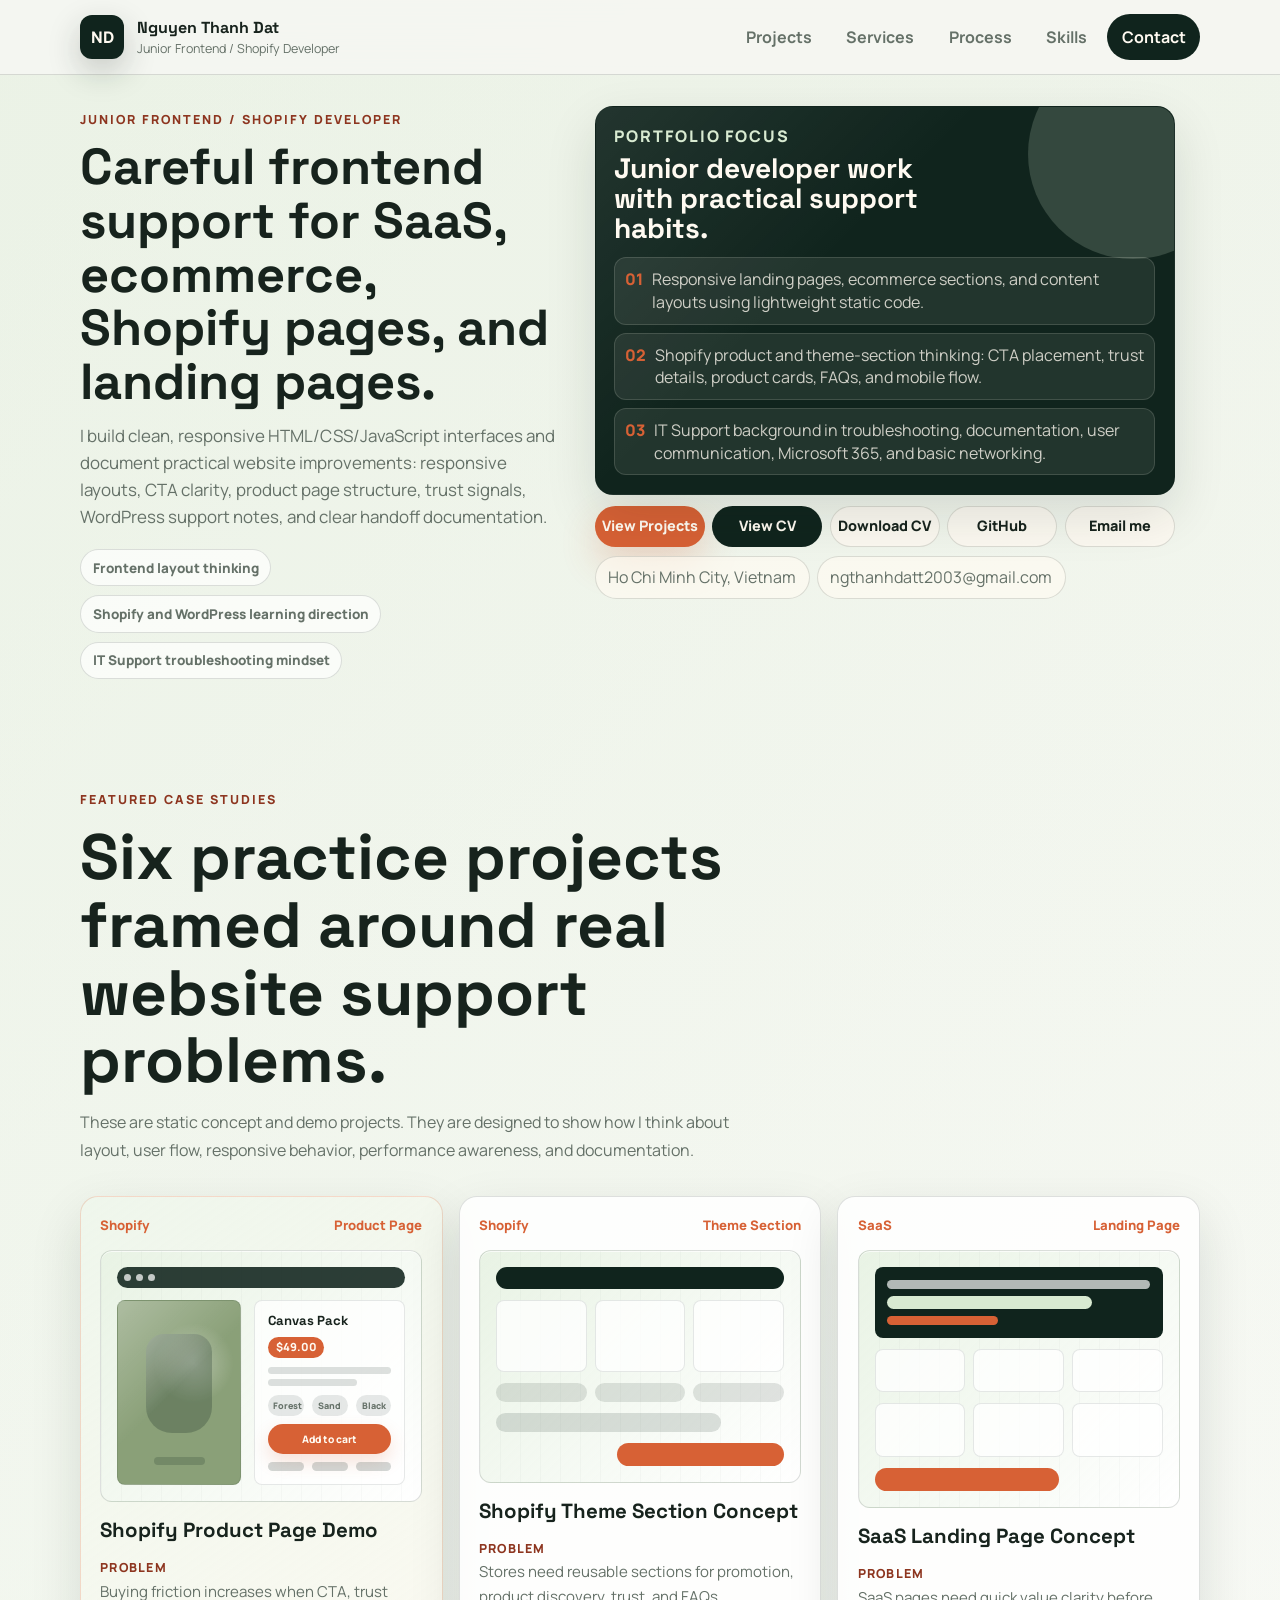
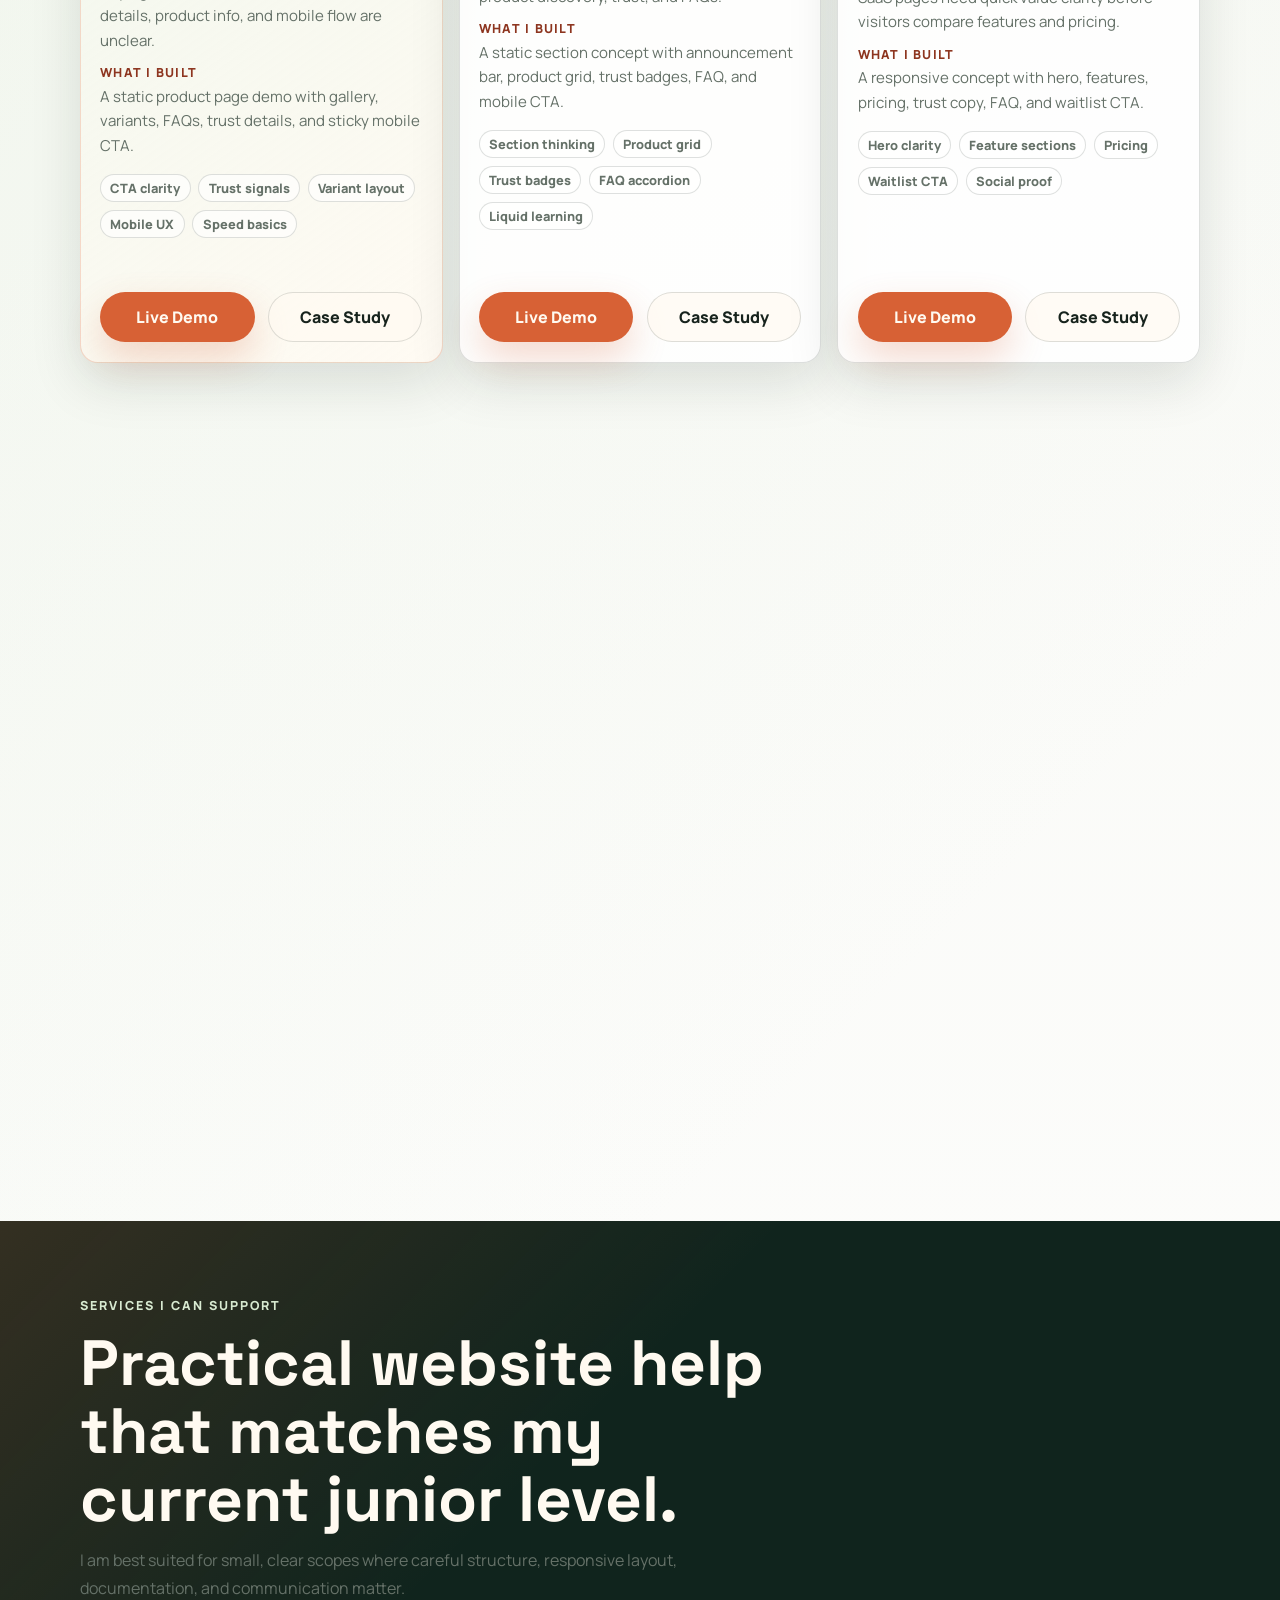
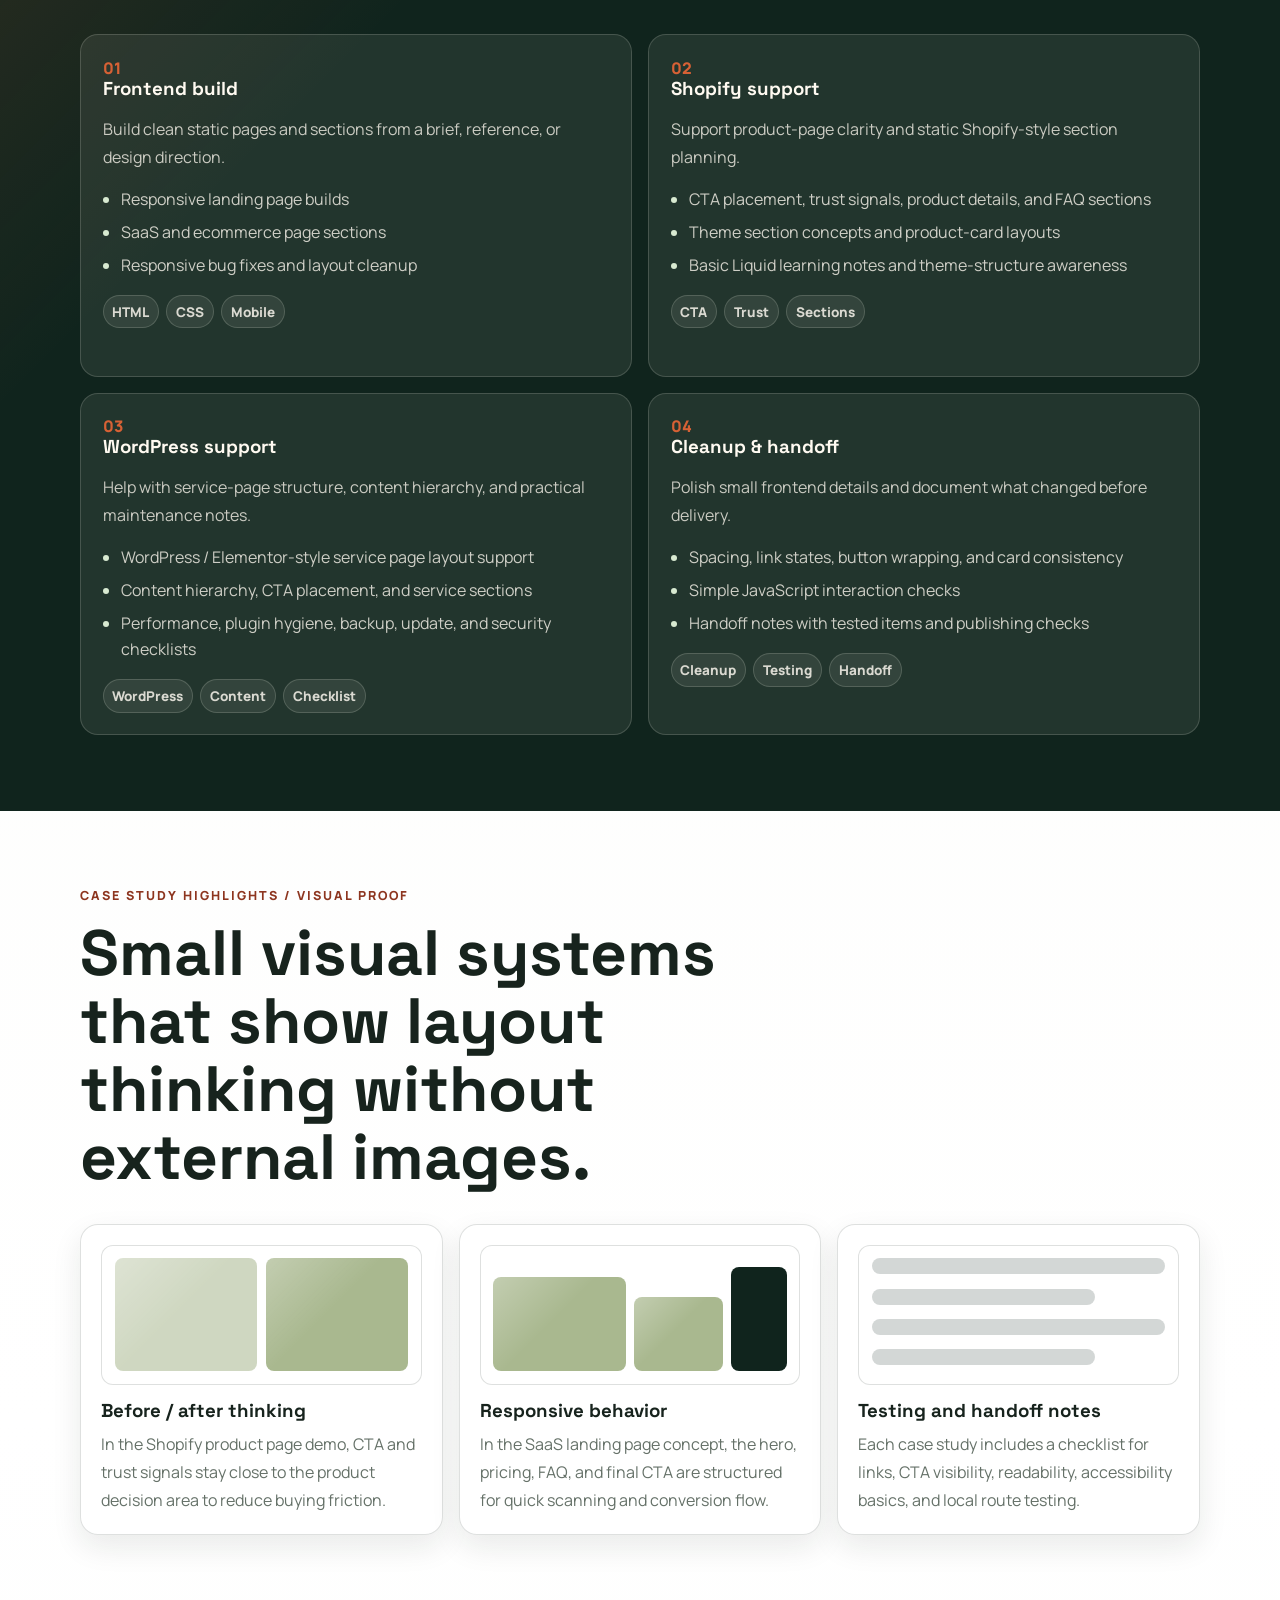
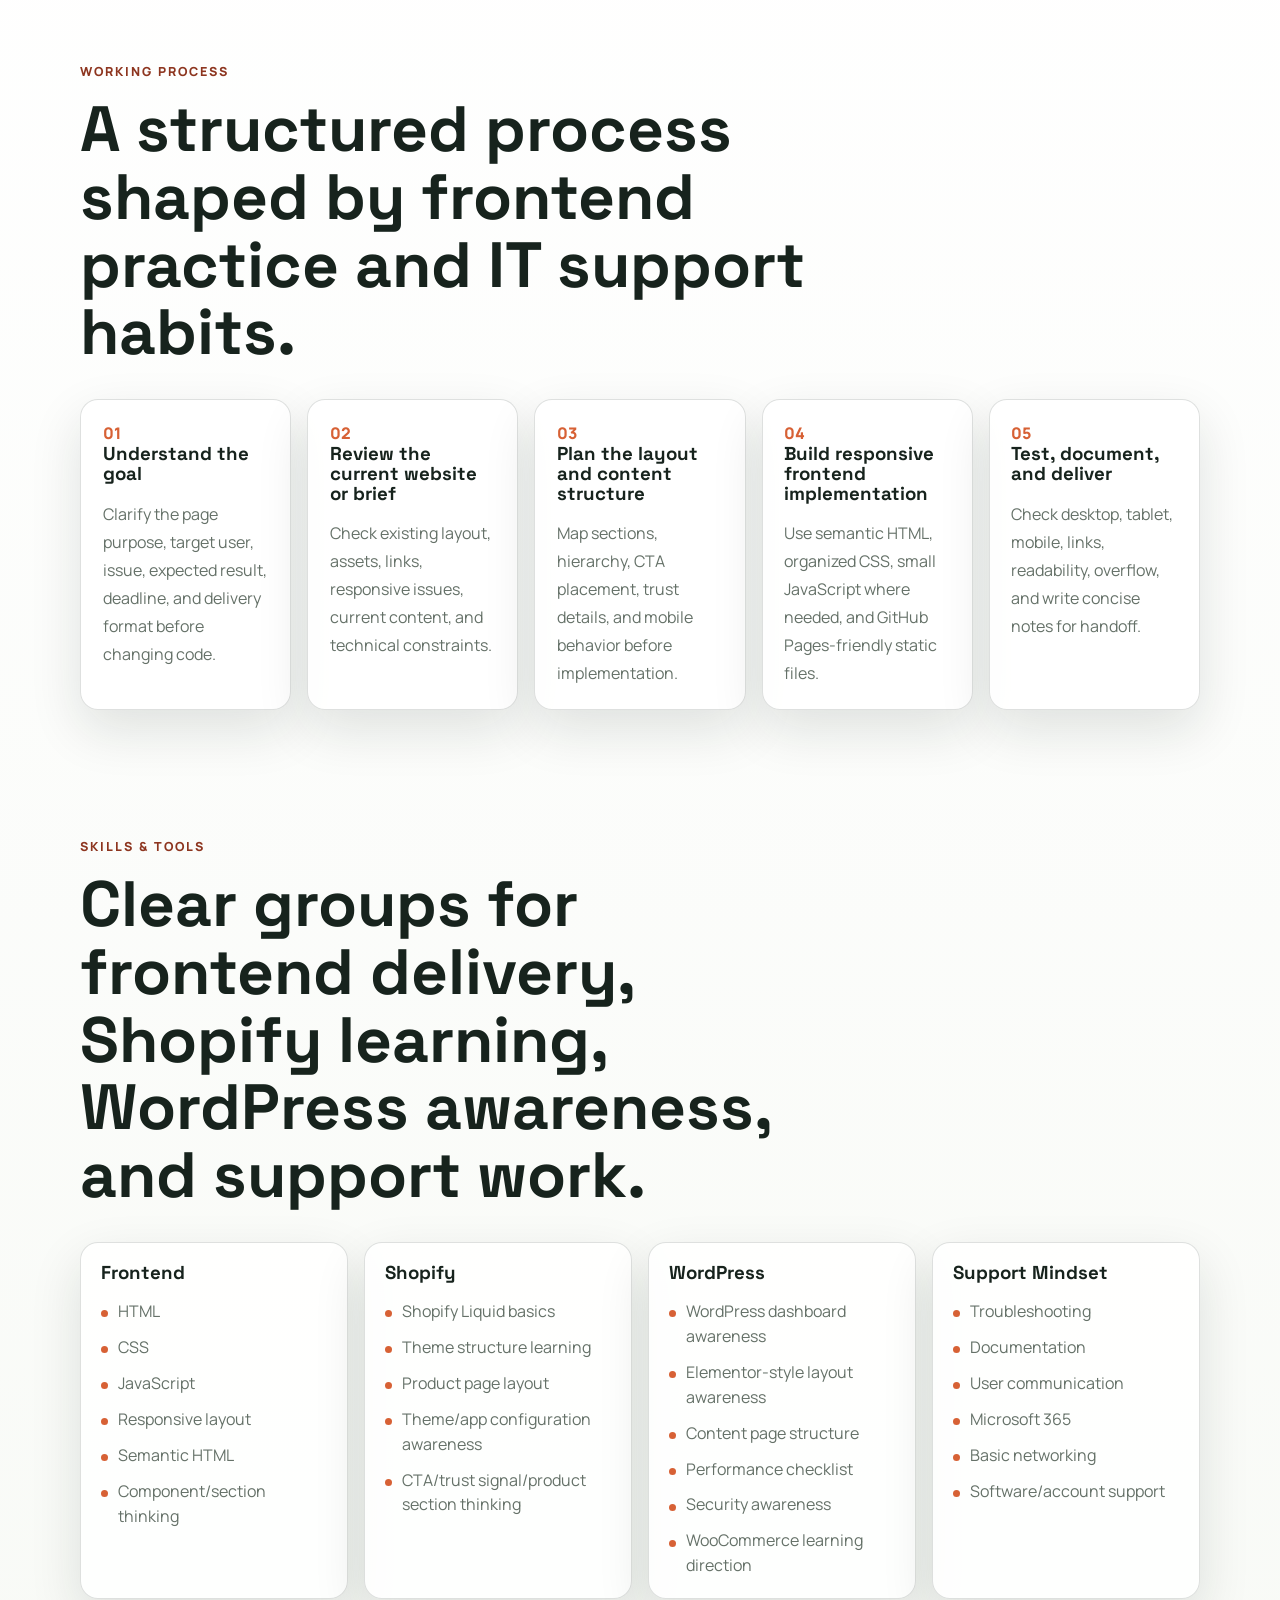
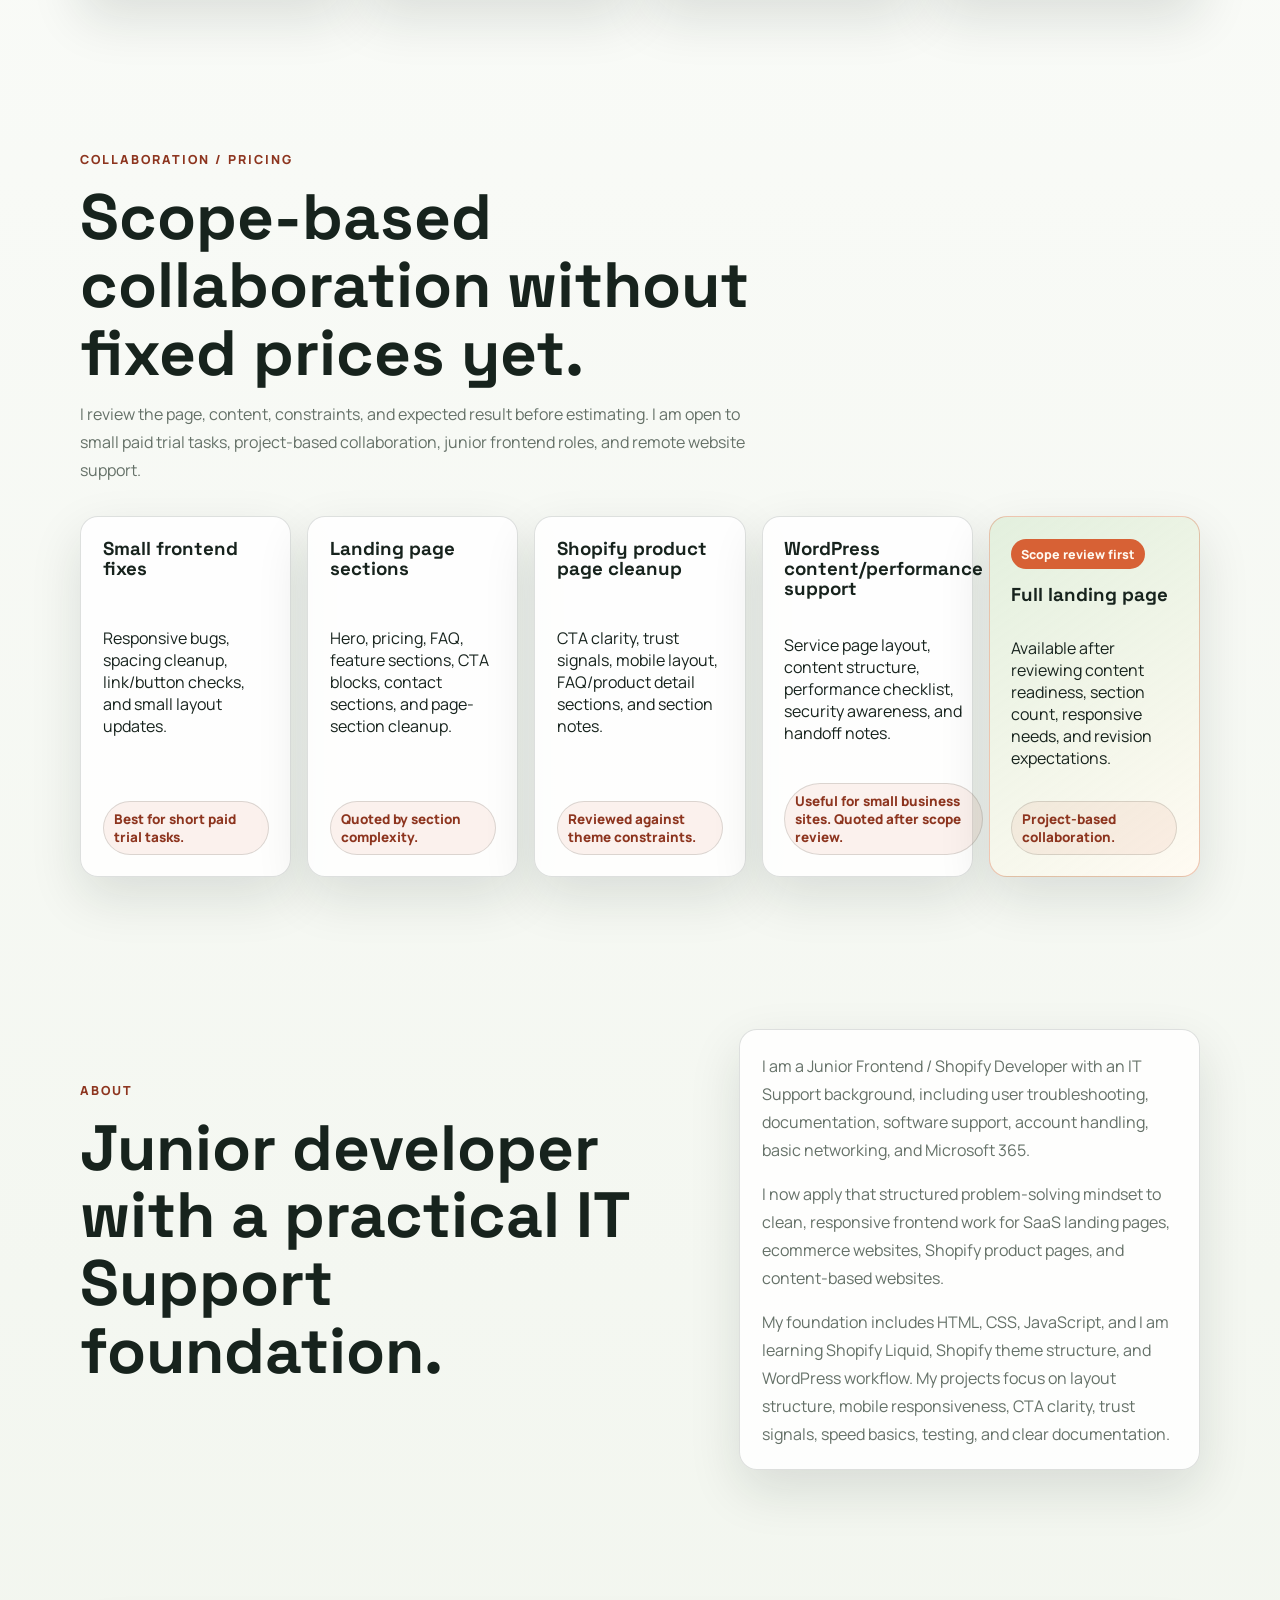
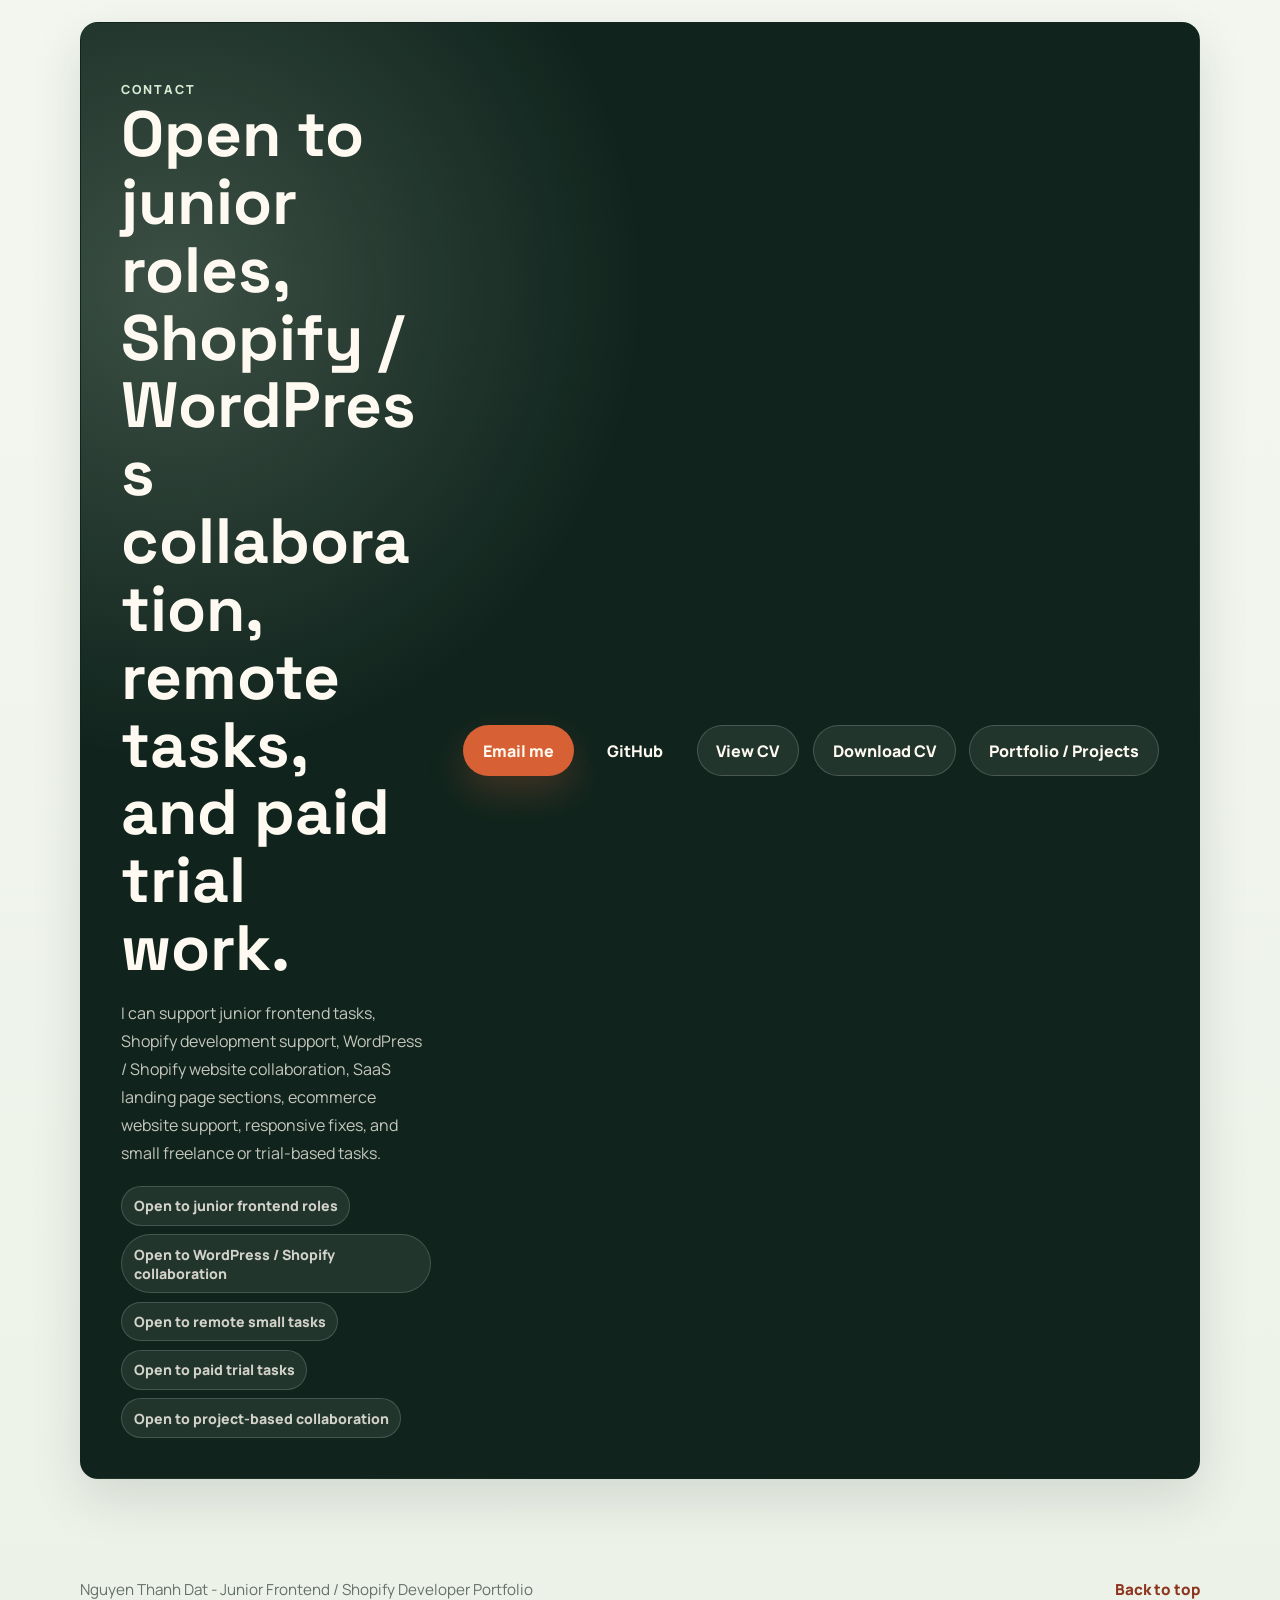
==== commit b2dc999e: "Final polish portfolio copy and links" ====
--- a/index.html
+++ b/index.html
@@ -81,10 +81,10 @@
             <p class="eyebrow">Junior Frontend / Shopify Developer</p>
             <h1>Careful frontend support for SaaS, ecommerce, Shopify pages, and landing pages.</h1>
             <p class="hero-text">
-              I build clean static HTML/CSS/JavaScript interfaces and practice
-              practical website improvements: responsive layouts, CTA clarity,
-              product page structure, trust signals, WordPress support notes,
-              and clear handoff documentation.
+              I build clean, responsive HTML/CSS/JavaScript interfaces and document
+              practical website improvements: responsive layouts, CTA clarity, product
+              page structure, trust signals, WordPress support notes, and clear handoff
+              documentation.
             </p>
             <ul class="hero-proof-list" aria-label="Portfolio positioning">
               <li>Frontend layout thinking</li>
@@ -119,7 +119,7 @@
                 <a class="button button-secondary" href="./cv.html">View CV</a>
                 <a class="button button-ghost" href="./Nguyen_Thanh_Dat_CV.pdf" download>Download CV</a>
                 <a class="button button-ghost" href="https://github.com/Liam4503" target="_blank" rel="noreferrer">GitHub</a>
-                <a class="button button-ghost" href="mailto:ngthanhdatt2003@gmail.com">Email</a>
+                <a class="button button-ghost" href="mailto:ngthanhdatt2003@gmail.com">Email me</a>
               </div>
               <ul class="contact-strip" aria-label="Contact information">
                 <li>Ho Chi Minh City, Vietnam</li>
@@ -155,6 +155,9 @@
                   <div class="mock-product-info">
                     <div class="mock-product-title">Canvas Pack</div>
                     <div class="mock-product-price">$49.00</div>
+                    <div class="mock-copy-lines" aria-hidden="true">
+                      <span></span><span></span>
+                    </div>
                     <div class="mock-variants" aria-hidden="true">
                       <span>Forest</span><span>Sand</span><span>Black</span>
                     </div>
@@ -184,8 +187,8 @@
                 <span>Speed basics</span>
               </div>
               <div class="card-actions">
-                <a class="button button-primary" href="./shopify-product-demo.html">Live Demo</a>
-                <a class="button button-ghost" href="./shopify-product-page.html">Details</a>
+                <a class="button button-primary" href="./shopify-product-demo.html" aria-label="Live demo for Shopify Product Page Demo">Live Demo</a>
+                <a class="button button-ghost" href="./shopify-product-page.html" aria-label="Case study for Shopify Product Page Demo">Case Study</a>
               </div>
             </article>
 
@@ -222,8 +225,8 @@
                 <span>Liquid learning</span>
               </div>
               <div class="card-actions">
-                <a class="button button-primary" href="./shopify-theme-section.html#theme-demo">Live Demo</a>
-                <a class="button button-ghost" href="./shopify-theme-section.html">Details</a>
+                <a class="button button-primary" href="./shopify-theme-section.html#theme-demo" aria-label="Live demo for Shopify Theme Section Concept">Live Demo</a>
+                <a class="button button-ghost" href="./shopify-theme-section.html" aria-label="Case study for Shopify Theme Section Concept">Case Study</a>
               </div>
             </article>
 
@@ -261,8 +264,8 @@
                 <span>Social proof</span>
               </div>
               <div class="card-actions">
-                <a class="button button-primary" href="./saas-landing-page.html#demo-preview">Live Demo</a>
-                <a class="button button-ghost" href="./saas-landing-page.html#case-study">Details</a>
+                <a class="button button-primary" href="./saas-landing-page.html#demo-preview" aria-label="Live demo for SaaS Landing Page Concept">Live Demo</a>
+                <a class="button button-ghost" href="./saas-landing-page.html#case-study" aria-label="Case study for SaaS Landing Page Concept">Case Study</a>
               </div>
             </article>
 
@@ -296,8 +299,8 @@
                 <span>Security notes</span>
               </div>
               <div class="card-actions">
-                <a class="button button-primary" href="./wordpress-service-page.html#service-demo">Live Demo</a>
-                <a class="button button-ghost" href="./wordpress-service-page.html">Details</a>
+                <a class="button button-primary" href="./wordpress-service-page.html#service-demo" aria-label="Live demo for WordPress Service Page Concept">Live Demo</a>
+                <a class="button button-ghost" href="./wordpress-service-page.html" aria-label="Case study for WordPress Service Page Concept">Case Study</a>
               </div>
             </article>
 
@@ -331,8 +334,8 @@
                 <span>Security</span>
               </div>
               <div class="card-actions">
-                <a class="button button-primary" href="./wordpress-performance-checklist.html#checklist-demo">Live Demo</a>
-                <a class="button button-ghost" href="./wordpress-performance-checklist.html">Details</a>
+                <a class="button button-primary" href="./wordpress-performance-checklist.html#checklist-demo" aria-label="Live demo for WordPress Performance Checklist">Live Demo</a>
+                <a class="button button-ghost" href="./wordpress-performance-checklist.html" aria-label="Case study for WordPress Performance Checklist">Case Study</a>
               </div>
             </article>
 
@@ -365,8 +368,8 @@
                 <span>Responsive sections</span>
               </div>
               <div class="card-actions">
-                <a class="button button-primary" href="./ecommerce-content-website.html#demo-preview">Live Demo</a>
-                <a class="button button-ghost" href="./ecommerce-content-website.html">Details</a>
+                <a class="button button-primary" href="./ecommerce-content-website.html#demo-preview" aria-label="Live demo for Ecommerce Content Website Demo">Live Demo</a>
+                <a class="button button-ghost" href="./ecommerce-content-website.html" aria-label="Case study for Ecommerce Content Website Demo">Case Study</a>
               </div>
             </article>
           </div>
@@ -387,63 +390,47 @@
           <div class="services-grid services-grid-wide">
             <article class="service-card reveal">
               <span class="service-number">01</span>
-              <h3>Responsive landing page build</h3>
-              <p>Build static landing pages or sections from a brief, reference, or design direction.</p>
+              <h3>Frontend build</h3>
+              <p>Build clean static pages and sections from a brief, reference, or design direction.</p>
+              <ul class="service-list">
+                <li>Responsive landing page builds</li>
+                <li>SaaS and ecommerce page sections</li>
+                <li>Responsive bug fixes and layout cleanup</li>
+              </ul>
               <div class="service-tags"><span>HTML</span><span>CSS</span><span>Mobile</span></div>
             </article>
             <article class="service-card reveal">
               <span class="service-number">02</span>
-              <h3>Shopify product page improvements</h3>
-              <p>Support CTA placement, trust signals, product details, FAQ sections, and mobile layout review.</p>
-              <div class="service-tags"><span>CTA</span><span>Trust</span><span>Product UX</span></div>
+              <h3>Shopify support</h3>
+              <p>Support product-page clarity and static Shopify-style section planning.</p>
+              <ul class="service-list">
+                <li>CTA placement, trust signals, product details, and FAQ sections</li>
+                <li>Theme section concepts and product-card layouts</li>
+                <li>Basic Liquid learning notes and theme-structure awareness</li>
+              </ul>
+              <div class="service-tags"><span>CTA</span><span>Trust</span><span>Sections</span></div>
             </article>
             <article class="service-card reveal">
               <span class="service-number">03</span>
-              <h3>Shopify theme section concept/support</h3>
-              <p>Create static section prototypes and help think through Shopify theme section structure while I continue learning Liquid.</p>
-              <div class="service-tags"><span>Sections</span><span>Cards</span><span>Liquid basics</span></div>
+              <h3>WordPress support</h3>
+              <p>Help with service-page structure, content hierarchy, and practical maintenance notes.</p>
+              <ul class="service-list">
+                <li>WordPress / Elementor-style service page layout support</li>
+                <li>Content hierarchy, CTA placement, and service sections</li>
+                <li>Performance, plugin hygiene, backup, update, and security checklists</li>
+              </ul>
+              <div class="service-tags"><span>WordPress</span><span>Content</span><span>Checklist</span></div>
             </article>
             <article class="service-card reveal">
               <span class="service-number">04</span>
-              <h3>SaaS landing page sections</h3>
-              <p>Build hero, feature, pricing, FAQ, testimonial, and waitlist CTA sections with clear hierarchy.</p>
-              <div class="service-tags"><span>Hero</span><span>Pricing</span><span>CTA flow</span></div>
-            </article>
-            <article class="service-card reveal">
-              <span class="service-number">05</span>
-              <h3>Ecommerce website sections</h3>
-              <p>Create category cards, product highlight blocks, benefit sections, and promotional website sections.</p>
-              <div class="service-tags"><span>Products</span><span>Categories</span><span>Trust</span></div>
-            </article>
-            <article class="service-card reveal">
-              <span class="service-number">06</span>
-              <h3>WordPress service page/content layout support</h3>
-              <p>Support service page structure, content hierarchy, Elementor-style layout planning, and CTA placement.</p>
-              <div class="service-tags"><span>WordPress</span><span>Content</span><span>Service pages</span></div>
-            </article>
-            <article class="service-card reveal">
-              <span class="service-number">07</span>
-              <h3>WordPress performance and security awareness checklist</h3>
-              <p>Review basic items such as plugin hygiene, image size, caching awareness, updates, backups, and account security.</p>
-              <div class="service-tags"><span>Performance</span><span>Security</span><span>Docs</span></div>
-            </article>
-            <article class="service-card reveal">
-              <span class="service-number">08</span>
-              <h3>Responsive bug fixes</h3>
-              <p>Fix overflow, spacing, button wrapping, inconsistent card heights, and mobile layout issues.</p>
-              <div class="service-tags"><span>CSS</span><span>Overflow</span><span>Testing</span></div>
-            </article>
-            <article class="service-card reveal">
-              <span class="service-number">09</span>
-              <h3>Small frontend cleanup tasks</h3>
-              <p>Clean up page structure, CSS consistency, link states, section spacing, and simple JavaScript interactions.</p>
-              <div class="service-tags"><span>Cleanup</span><span>UI polish</span><span>Links</span></div>
-            </article>
-            <article class="service-card reveal">
-              <span class="service-number">10</span>
-              <h3>Documentation and handoff notes</h3>
-              <p>Write short notes about what changed, what was tested, and what should be checked before publishing.</p>
-              <div class="service-tags"><span>Handoff</span><span>Checklist</span><span>Support mindset</span></div>
+              <h3>Cleanup &amp; handoff</h3>
+              <p>Polish small frontend details and document what changed before delivery.</p>
+              <ul class="service-list">
+                <li>Spacing, link states, button wrapping, and card consistency</li>
+                <li>Simple JavaScript interaction checks</li>
+                <li>Handoff notes with tested items and publishing checks</li>
+              </ul>
+              <div class="service-tags"><span>Cleanup</span><span>Testing</span><span>Handoff</span></div>
             </article>
           </div>
         </div>
@@ -462,7 +449,7 @@
                 <span></span>
               </div>
               <h3>Before / after thinking</h3>
-              <p>Several projects explain what layout friction they address, then show a cleaner section order, clearer CTA placement, and mobile-friendly scanning.</p>
+              <p>In the Shopify product page demo, CTA and trust signals stay close to the product decision area to reduce buying friction.</p>
             </article>
             <article class="proof-card reveal">
               <div class="proof-visual proof-responsive" aria-hidden="true">
@@ -471,7 +458,7 @@
                 <span></span>
               </div>
               <h3>Responsive behavior</h3>
-              <p>Project sections are built around flexible grids, readable text widths, full-width mobile buttons, and no horizontal overflow.</p>
+              <p>In the SaaS landing page concept, the hero, pricing, FAQ, and final CTA are structured for quick scanning and conversion flow.</p>
             </article>
             <article class="proof-card reveal">
               <div class="proof-visual proof-checks" aria-hidden="true">
@@ -585,9 +572,9 @@
             <p class="eyebrow">Collaboration / Pricing</p>
             <h2>Scope-based collaboration without fixed prices yet.</h2>
             <p>
-              I prefer reviewing the page, content, constraints, and expected
-              result before estimating. I am open to junior roles, small paid
-              trial tasks, project-based collaboration, and remote website support.
+              I review the page, content, constraints, and expected result before
+              estimating. I am open to small paid trial tasks, project-based
+              collaboration, junior frontend roles, and remote website support.
             </p>
           </div>
 
@@ -610,10 +597,10 @@
             <article class="pricing-card reveal">
               <h3>WordPress content/performance support</h3>
               <p>Service page layout, content structure, performance checklist, security awareness, and handoff notes.</p>
-              <span class="scope-note">Useful for small business sites.</span>
+              <span class="scope-note">Useful for small business sites. Quoted after scope review.</span>
             </article>
             <article class="pricing-card pricing-card-featured reveal">
-              <span class="plan-badge">After scope review</span>
+              <span class="plan-badge">Scope review first</span>
               <h3>Full landing page</h3>
               <p>Available after reviewing content readiness, section count, responsive needs, and revision expectations.</p>
               <span class="scope-note">Project-based collaboration.</span>
@@ -667,14 +654,15 @@
               <li>Open to WordPress / Shopify collaboration</li>
               <li>Open to remote small tasks</li>
               <li>Open to paid trial tasks</li>
+              <li>Open to project-based collaboration</li>
             </ul>
           </div>
           <div class="contact-actions">
-            <a class="button button-primary" href="mailto:ngthanhdatt2003@gmail.com">Email</a>
+            <a class="button button-primary" href="mailto:ngthanhdatt2003@gmail.com">Email me</a>
             <a class="button button-secondary" href="https://github.com/Liam4503" target="_blank" rel="noreferrer">GitHub</a>
             <a class="button button-ghost" href="./cv.html">View CV</a>
             <a class="button button-ghost" href="./Nguyen_Thanh_Dat_CV.pdf" download>Download CV</a>
-            <a class="button button-ghost" href="./index.html#projects">Portfolio Projects</a>
+            <a class="button button-ghost" href="./index.html#projects">Portfolio / Projects</a>
           </div>
         </div>
       </section>
--- a/styles.css
+++ b/styles.css
@@ -685,6 +685,10 @@
   grid-template-columns: repeat(5, minmax(0, 1fr));
 }
 
+.services-grid-wide {
+  grid-template-columns: repeat(2, minmax(0, 1fr));
+}
+
 .product-info-grid {
   grid-template-columns: repeat(2, minmax(0, 1fr));
 }
@@ -696,6 +700,7 @@
 .services-grid,
 .projects-grid {
   align-items: stretch;
+  grid-auto-rows: 1fr;
 }
 
 .service-card {
@@ -718,17 +723,57 @@
   color: rgba(255, 250, 241, 0.76);
 }
 
+.service-list {
+  display: grid;
+  gap: 0.45rem;
+  padding-left: 1.15rem;
+  margin: 0.85rem 0 0;
+  color: rgba(255, 250, 241, 0.78);
+  line-height: 1.62;
+}
+
+.service-list li::marker {
+  color: var(--mint);
+}
+
 .project-card {
   display: flex;
   min-height: 100%;
   flex-direction: column;
   padding: 1.25rem;
+  transition:
+    transform var(--transition),
+    box-shadow var(--transition),
+    border-color var(--transition);
+}
+
+.project-card:hover,
+.project-card:focus-within,
+.pricing-card:hover,
+.pricing-card:focus-within,
+.step-card:hover,
+.step-card:focus-within,
+.proof-card:hover,
+.proof-card:focus-within {
+  transform: translateY(-3px);
+  border-color: var(--line-strong);
+  box-shadow: 0 18px 42px rgba(17, 31, 25, 0.13);
+}
+
+.pricing-card,
+.step-card,
+.proof-card {
+  transition:
+    transform var(--transition),
+    box-shadow var(--transition),
+    border-color var(--transition);
 }
 
 .project-card-featured {
   background:
-    linear-gradient(145deg, rgba(216, 234, 209, 0.58), rgba(255, 250, 241, 0.84)),
+    linear-gradient(145deg, rgba(216, 234, 209, 0.42), rgba(255, 250, 241, 0.86)),
     var(--surface);
+  border-color: rgba(215, 97, 53, 0.22);
 }
 
 .project-topline {
@@ -791,6 +836,11 @@
 .project-card .card-actions {
   margin-top: auto;
   padding-top: 0.2rem;
+}
+
+.project-card .card-actions .button {
+  flex: 1 1 0;
+  min-width: max-content;
 }
 
 .contact-panel {
@@ -1887,8 +1937,8 @@
 .project-preview {
   position: relative;
   display: grid;
-  min-height: 190px;
-  padding: 0.95rem;
+  min-height: 214px;
+  padding: 1rem;
   overflow: hidden;
   border: 1px solid var(--line);
   border-radius: var(--radius-md);
@@ -1896,7 +1946,7 @@
     linear-gradient(135deg, rgba(216, 234, 209, 0.58), rgba(255, 255, 255, 0.78)),
     var(--surface);
   box-shadow: inset 0 1px 0 rgba(255, 255, 255, 0.7);
-  gap: 0.7rem;
+  gap: 0.75rem;
 }
 
 .project-preview *,
@@ -1920,7 +1970,7 @@
   display: flex;
   gap: 0.32rem;
   align-items: center;
-  height: 1.35rem;
+  height: 1.28rem;
   padding: 0 0.45rem;
   border-radius: 999px;
   background: rgba(16, 36, 29, 0.88);
@@ -1935,9 +1985,10 @@
 
 .mock-product-grid {
   display: grid;
-  grid-template-columns: minmax(0, 0.86fr) minmax(0, 1fr);
-  gap: 0.75rem;
+  grid-template-columns: minmax(0, 0.9fr) minmax(0, 1.1fr);
+  gap: 0.82rem;
   align-items: stretch;
+  min-height: 158px;
   margin-top: 0;
 }
 
@@ -1959,7 +2010,7 @@
 
 .mock-product-image {
   position: relative;
-  min-height: 130px;
+  min-height: 152px;
   overflow: hidden;
   background:
     radial-gradient(circle at 62% 34%, rgba(255, 255, 255, 0.34), transparent 28%),
@@ -1995,9 +2046,9 @@
 
 .mock-product-info {
   display: grid;
-  gap: 0.5rem;
+  gap: 0.52rem;
   align-content: start;
-  padding: 0.78rem;
+  padding: 0.82rem;
   min-width: 0;
 }
 
@@ -2010,7 +2061,7 @@
 .mock-product-title {
   color: var(--ink);
   font-family: "Space Grotesk", sans-serif;
-  font-size: 0.78rem;
+  font-size: 0.82rem;
   font-weight: 800;
   white-space: nowrap;
   overflow: hidden;
@@ -2019,12 +2070,29 @@
 
 .mock-product-price {
   justify-self: start;
-  padding: 0.24rem 0.42rem;
+  padding: 0.28rem 0.46rem;
   border-radius: 999px;
   color: #fffaf1;
-  font-size: 0.68rem;
+  font-size: 0.7rem;
   font-weight: 900;
   background: var(--accent);
+}
+
+.mock-copy-lines {
+  display: grid;
+  gap: 0.34rem;
+  margin: 0.04rem 0;
+}
+
+.mock-copy-lines span {
+  display: block;
+  height: 0.42rem;
+  border-radius: 999px;
+  background: rgba(16, 36, 29, 0.14);
+}
+
+.mock-copy-lines span:last-child {
+  width: 72%;
 }
 
 .mock-variants,
@@ -2053,13 +2121,13 @@
 
 .mock-variants span {
   min-width: 0;
-  height: 1.24rem;
+  height: 1.34rem;
   padding: 0 0.3rem;
   border-radius: 999px;
   color: var(--muted);
-  font-size: 0.54rem;
+  font-size: 0.56rem;
   font-weight: 900;
-  line-height: 1.24rem;
+  line-height: 1.34rem;
   text-align: center;
   white-space: nowrap;
   overflow: hidden;
@@ -2081,7 +2149,7 @@
 
 .mock-cta {
   display: grid;
-  height: 1.74rem;
+  height: 1.86rem;
   place-items: center;
   color: #fffaf1;
   font-size: 0.64rem;
@@ -2091,7 +2159,7 @@
 }
 
 .mock-trust span {
-  height: 0.48rem;
+  height: 0.56rem;
   border-radius: 999px;
   background: rgba(16, 36, 29, 0.18);
 }
@@ -2678,9 +2746,10 @@
   }
 
   .hero h1 {
-    max-width: 17ch;
+    max-width: 16ch;
     font-size: clamp(2.05rem, 8.4vw, 3.2rem);
     letter-spacing: 0;
+    text-wrap: balance;
   }
 
   .section-heading h2,
@@ -2690,9 +2759,11 @@
   }
 
   .hero .hero-text {
+    max-width: 34ch;
     margin-top: 0;
     font-size: 1rem;
     line-height: 1.58;
+    overflow-wrap: anywhere;
   }
 
   .case-hero h1,
@@ -2837,20 +2908,25 @@
   }
 
   .project-preview {
-    min-height: 0;
+    min-height: 220px;
     padding: 0.85rem;
+  }
+
+  .preview-product {
+    min-height: 350px;
   }
 
   .mock-product-grid {
     grid-template-columns: 1fr;
+    min-height: 0;
   }
 
   .mock-product-image {
-    min-height: 112px;
+    min-height: 124px;
   }
 
   .mock-product-info {
-    gap: 0.48rem;
+    gap: 0.5rem;
   }
 
   .mock-variants span {
